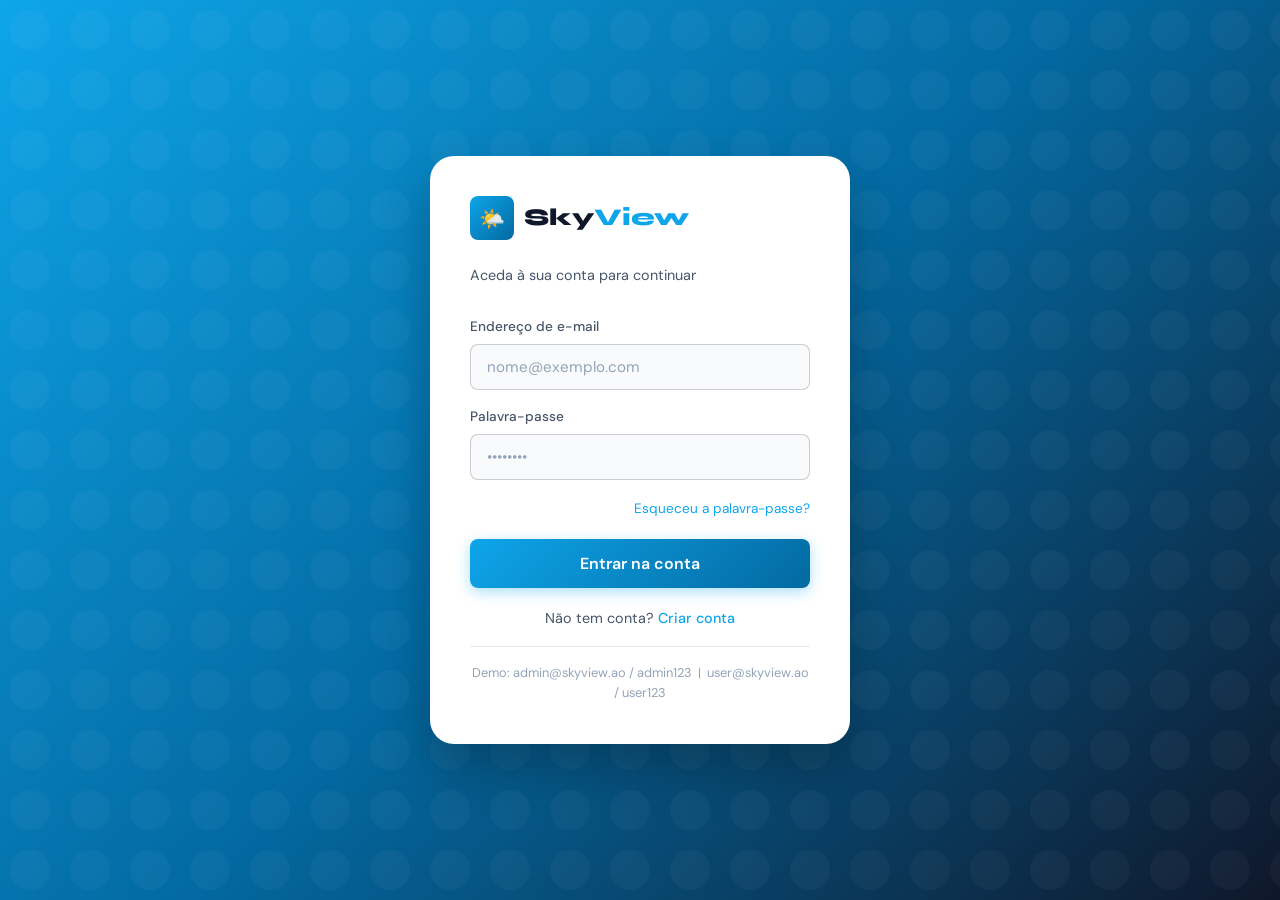
==== files/index.html @ 4954c8b9 "Atualizacao do sistema todo" ====
<!DOCTYPE html>
<html lang="pt" data-theme="light">
<head>
<meta charset="UTF-8"/>
<meta name="viewport" content="width=device-width, initial-scale=1.0"/>
<title>SkyView — Sistema de Previsão do Tempo</title>
<link rel="preconnect" href="https://fonts.googleapis.com"/>
<link href="https://fonts.googleapis.com/css2?family=Syne:wght@400;500;600;700;800&family=DM+Sans:ital,wght@0,300;0,400;0,500;1,300&display=swap" rel="stylesheet"/>
<style>
/* ============================================
   SKYVIEW — Weather Forecast System
   Frontend: Angular-style component architecture
   Backend: PHP REST API (simulated via JS modules)
   Database: SQL relational (localStorage simulation)
   Author: Judson Paiva | IPIL 2025/2026
============================================ */

/* === CSS DESIGN TOKENS === */
:root {
  --sky-blue: #0EA5E9;
  --sky-dark: #0369A1;
  --sky-light: #E0F2FE;
  --cloud-white: #F8FAFC;
  --storm-gray: #475569;
  --midnight: #0F172A;
  --dawn: #F1F5F9;
  --accent: #F59E0B;
  --danger: #EF4444;
  --success: #10B981;

  --bg-primary: #FFFFFF;
  --bg-secondary: #F8FAFC;
  --bg-tertiary: #F1F5F9;
  --bg-card: #FFFFFF;
  --text-primary: #0F172A;
  --text-secondary: #475569;
  --text-muted: #94A3B8;
  --border: rgba(15,23,42,0.1);
  --border-strong: rgba(15,23,42,0.2);
  --shadow: 0 1px 3px rgba(15,23,42,0.08), 0 1px 2px rgba(15,23,42,0.05);
  --shadow-md: 0 4px 6px rgba(15,23,42,0.07), 0 2px 4px rgba(15,23,42,0.05);
  --shadow-lg: 0 10px 15px rgba(15,23,42,0.07), 0 4px 6px rgba(15,23,42,0.05);

  --font-display: 'Syne', sans-serif;
  --font-body: 'DM Sans', sans-serif;
  --radius-sm: 8px;
  --radius-md: 12px;
  --radius-lg: 16px;
  --radius-xl: 24px;
}

[data-theme="dark"] {
  --bg-primary: #0F172A;
  --bg-secondary: #1E293B;
  --bg-tertiary: #334155;
  --bg-card: #1E293B;
  --text-primary: #F1F5F9;
  --text-secondary: #94A3B8;
  --text-muted: #475569;
  --border: rgba(241,245,249,0.08);
  --border-strong: rgba(241,245,249,0.15);
  --shadow: 0 1px 3px rgba(0,0,0,0.3);
  --shadow-md: 0 4px 6px rgba(0,0,0,0.25);
  --shadow-lg: 0 10px 15px rgba(0,0,0,0.3);
  --sky-light: #0C4A6E;
  --cloud-white: #1E293B;
  --dawn: #1E293B;
}

/* === RESET & BASE === */
*, *::before, *::after { box-sizing: border-box; margin: 0; padding: 0; }
html { scroll-behavior: smooth; }
body {
  font-family: var(--font-body);
  background: var(--bg-secondary);
  color: var(--text-primary);
  min-height: 100vh;
  font-size: 15px;
  line-height: 1.6;
  transition: background 0.3s ease, color 0.3s ease;
}

/* === TYPOGRAPHY === */
h1, h2, h3, h4 { font-family: var(--font-display); font-weight: 700; line-height: 1.2; }
h1 { font-size: clamp(1.8rem, 4vw, 2.8rem); }
h2 { font-size: clamp(1.3rem, 3vw, 1.8rem); }
h3 { font-size: 1.1rem; }

/* === LAYOUT === */
.app-container { min-height: 100vh; display: flex; flex-direction: column; }

/* === AUTH PAGES === */
.auth-page {
  min-height: 100vh;
  display: flex;
  align-items: center;
  justify-content: center;
  padding: 2rem;
  background: linear-gradient(135deg, #0EA5E9 0%, #0369A1 50%, #0F172A 100%);
  position: relative;
  overflow: hidden;
}

.auth-page::before {
  content: '';
  position: absolute;
  inset: 0;
  background: url("data:image/svg+xml,%3Csvg width='60' height='60' viewBox='0 0 60 60' xmlns='http://www.w3.org/2000/svg'%3E%3Cg fill='none' fill-rule='evenodd'%3E%3Cg fill='%23ffffff' fill-opacity='0.03'%3E%3Ccircle cx='30' cy='30' r='20'/%3E%3C/g%3E%3C/g%3E%3C/svg%3E");
}

.auth-card {
  background: var(--bg-primary);
  border-radius: var(--radius-xl);
  padding: 2.5rem;
  width: 100%;
  max-width: 420px;
  box-shadow: 0 25px 50px rgba(0,0,0,0.25);
  position: relative;
  z-index: 1;
  animation: slideUp 0.4s ease;
}

@keyframes slideUp {
  from { opacity: 0; transform: translateY(20px); }
  to { opacity: 1; transform: translateY(0); }
}

.auth-logo {
  display: flex;
  align-items: center;
  gap: 10px;
  margin-bottom: 1.5rem;
}

.auth-logo .logo-icon {
  width: 44px;
  height: 44px;
  background: linear-gradient(135deg, var(--sky-blue), var(--sky-dark));
  border-radius: var(--radius-sm);
  display: flex;
  align-items: center;
  justify-content: center;
  font-size: 1.3rem;
}

.auth-logo .logo-text {
  font-family: var(--font-display);
  font-size: 1.5rem;
  font-weight: 800;
  color: var(--text-primary);
}

.auth-logo .logo-text span { color: var(--sky-blue); }

.auth-subtitle { color: var(--text-secondary); font-size: 0.9rem; margin-bottom: 1.8rem; }

/* === FORM ELEMENTS === */
.form-group { margin-bottom: 1rem; }
.form-label {
  display: block;
  font-size: 0.85rem;
  font-weight: 500;
  color: var(--text-secondary);
  margin-bottom: 0.4rem;
}

.form-input {
  width: 100%;
  padding: 0.75rem 1rem;
  border: 1.5px solid var(--border-strong);
  border-radius: var(--radius-sm);
  background: var(--bg-secondary);
  color: var(--text-primary);
  font-family: var(--font-body);
  font-size: 0.95rem;
  transition: border-color 0.2s, box-shadow 0.2s;
  outline: none;
}

.form-input:focus {
  border-color: var(--sky-blue);
  box-shadow: 0 0 0 3px rgba(14,165,233,0.15);
}

.form-input::placeholder { color: var(--text-muted); }

.form-row { display: grid; grid-template-columns: 1fr 1fr; gap: 0.75rem; }

/* === BUTTONS === */
.btn {
  display: inline-flex;
  align-items: center;
  justify-content: center;
  gap: 0.5rem;
  padding: 0.75rem 1.5rem;
  border: none;
  border-radius: var(--radius-sm);
  font-family: var(--font-body);
  font-size: 0.95rem;
  font-weight: 500;
  cursor: pointer;
  transition: all 0.2s ease;
  text-decoration: none;
  white-space: nowrap;
}

.btn:active { transform: scale(0.98); }

.btn-primary {
  background: linear-gradient(135deg, var(--sky-blue), var(--sky-dark));
  color: white;
  width: 100%;
  padding: 0.85rem;
  font-size: 1rem;
  font-weight: 600;
  box-shadow: 0 4px 14px rgba(14,165,233,0.35);
}

.btn-primary:hover { box-shadow: 0 6px 20px rgba(14,165,233,0.45); transform: translateY(-1px); }

.btn-ghost {
  background: transparent;
  color: var(--text-secondary);
  border: 1.5px solid var(--border-strong);
}

.btn-ghost:hover { background: var(--bg-secondary); color: var(--text-primary); }

.btn-sm { padding: 0.45rem 0.9rem; font-size: 0.85rem; border-radius: 6px; }
.btn-icon { padding: 0.6rem; border-radius: var(--radius-sm); aspect-ratio: 1; }

.btn-danger { background: var(--danger); color: white; }
.btn-success { background: var(--success); color: white; }
.btn-accent { background: var(--accent); color: white; }

.auth-switch {
  text-align: center;
  margin-top: 1.2rem;
  color: var(--text-secondary);
  font-size: 0.9rem;
}

.auth-switch a { color: var(--sky-blue); text-decoration: none; font-weight: 500; cursor: pointer; }
.auth-switch a:hover { text-decoration: underline; }

.auth-error {
  background: rgba(239,68,68,0.1);
  border: 1px solid rgba(239,68,68,0.3);
  color: var(--danger);
  padding: 0.75rem 1rem;
  border-radius: var(--radius-sm);
  font-size: 0.9rem;
  margin-bottom: 1rem;
  display: none;
}

.auth-error.show { display: block; animation: slideUp 0.2s ease; }

/* === MAIN APP LAYOUT === */
.app-layout {
  display: none;
  flex-direction: column;
  min-height: 100vh;
}

.app-layout.active { display: flex; }

/* === NAVBAR === */
.navbar {
  background: var(--bg-primary);
  border-bottom: 1px solid var(--border);
  padding: 0 2rem;
  height: 60px;
  display: flex;
  align-items: center;
  justify-content: space-between;
  position: sticky;
  top: 0;
  z-index: 100;
  box-shadow: var(--shadow);
}

.nav-logo {
  display: flex;
  align-items: center;
  gap: 8px;
  font-family: var(--font-display);
  font-weight: 800;
  font-size: 1.2rem;
  color: var(--text-primary);
}

.nav-logo .logo-dot { color: var(--sky-blue); }

.nav-tabs {
  display: flex;
  gap: 0.25rem;
  background: var(--bg-secondary);
  padding: 4px;
  border-radius: var(--radius-sm);
}

.nav-tab {
  padding: 0.4rem 0.9rem;
  border-radius: 6px;
  border: none;
  background: transparent;
  color: var(--text-secondary);
  font-family: var(--font-body);
  font-size: 0.85rem;
  font-weight: 500;
  cursor: pointer;
  transition: all 0.2s;
}

.nav-tab.active { background: var(--bg-primary); color: var(--text-primary); box-shadow: var(--shadow); }
.nav-tab:hover:not(.active) { color: var(--text-primary); }

.nav-actions { display: flex; align-items: center; gap: 0.75rem; }

.nav-user {
  display: flex;
  align-items: center;
  gap: 8px;
  padding: 0.35rem 0.75rem;
  border-radius: var(--radius-sm);
  background: var(--bg-secondary);
  border: 1px solid var(--border);
  cursor: pointer;
}

.nav-user .avatar {
  width: 26px;
  height: 26px;
  border-radius: 50%;
  background: linear-gradient(135deg, var(--sky-blue), var(--sky-dark));
  display: flex;
  align-items: center;
  justify-content: center;
  color: white;
  font-size: 0.7rem;
  font-weight: 700;
}

.nav-user .user-name { font-size: 0.85rem; font-weight: 500; color: var(--text-primary); }

.theme-toggle {
  background: var(--bg-secondary);
  border: 1px solid var(--border);
  border-radius: var(--radius-sm);
  padding: 0.4rem 0.6rem;
  cursor: pointer;
  display: flex;
  align-items: center;
  font-size: 1rem;
  transition: background 0.2s;
  color: var(--text-primary);
}

.theme-toggle:hover { background: var(--bg-tertiary); }

.lang-select {
  background: var(--bg-secondary);
  border: 1px solid var(--border);
  border-radius: var(--radius-sm);
  padding: 0.4rem 0.6rem;
  color: var(--text-primary);
  font-family: var(--font-body);
  font-size: 0.8rem;
  cursor: pointer;
  outline: none;
}

/* === MAIN CONTENT === */
.main-content { flex: 1; padding: 2rem; max-width: 1280px; margin: 0 auto; width: 100%; }

/* === SECTION PAGES === */
.page-section { display: none; animation: fadeIn 0.3s ease; }
.page-section.active { display: block; }

@keyframes fadeIn { from { opacity: 0; transform: translateY(8px); } to { opacity: 1; transform: translateY(0); } }

/* === HERO SEARCH === */
.hero-search {
  background: linear-gradient(135deg, #0EA5E9 0%, #0369A1 60%, #0F172A 100%);
  border-radius: var(--radius-xl);
  padding: 2.5rem;
  margin-bottom: 2rem;
  position: relative;
  overflow: hidden;
  color: white;
}

.hero-search::after {
  content: '☁';
  position: absolute;
  right: 2rem;
  top: 50%;
  transform: translateY(-50%);
  font-size: 8rem;
  opacity: 0.08;
  pointer-events: none;
}

.hero-search h2 { color: white; margin-bottom: 0.5rem; font-size: 1.5rem; }
.hero-search p { color: rgba(255,255,255,0.7); margin-bottom: 1.5rem; font-size: 0.9rem; }

.search-bar {
  display: flex;
  gap: 0.75rem;
  max-width: 560px;
}

.search-input {
  flex: 1;
  padding: 0.8rem 1.2rem;
  border-radius: var(--radius-sm);
  border: none;
  background: rgba(255,255,255,0.15);
  color: white;
  font-family: var(--font-body);
  font-size: 0.95rem;
  outline: none;
  backdrop-filter: blur(10px);
  border: 1px solid rgba(255,255,255,0.2);
}

.search-input::placeholder { color: rgba(255,255,255,0.5); }
.search-input:focus { background: rgba(255,255,255,0.2); border-color: rgba(255,255,255,0.4); }

.btn-search {
  background: white;
  color: var(--sky-dark);
  font-weight: 600;
  padding: 0.8rem 1.5rem;
  border-radius: var(--radius-sm);
  border: none;
  cursor: pointer;
  font-family: var(--font-body);
  font-size: 0.95rem;
  transition: all 0.2s;
  white-space: nowrap;
}

.btn-search:hover { background: rgba(255,255,255,0.9); transform: translateY(-1px); }

/* === WEATHER CARDS === */
.weather-grid { display: grid; grid-template-columns: repeat(auto-fill, minmax(280px, 1fr)); gap: 1.25rem; margin-bottom: 2rem; }

.weather-card {
  background: var(--bg-card);
  border: 1px solid var(--border);
  border-radius: var(--radius-lg);
  padding: 1.5rem;
  box-shadow: var(--shadow);
  transition: box-shadow 0.2s, transform 0.2s;
  position: relative;
  overflow: hidden;
}

.weather-card:hover { box-shadow: var(--shadow-md); transform: translateY(-2px); }

.weather-card .card-header {
  display: flex;
  justify-content: space-between;
  align-items: flex-start;
  margin-bottom: 1rem;
}

.weather-card .city-name {
  font-family: var(--font-display);
  font-size: 1.15rem;
  font-weight: 700;
  color: var(--text-primary);
}

.weather-card .country { font-size: 0.8rem; color: var(--text-muted); margin-top: 2px; }
.weather-card .weather-icon { font-size: 2.5rem; line-height: 1; }

.weather-card .temp-display {
  display: flex;
  align-items: flex-end;
  gap: 0.5rem;
  margin: 0.75rem 0;
}

.weather-card .temp-main {
  font-family: var(--font-display);
  font-size: 3rem;
  font-weight: 800;
  line-height: 1;
  color: var(--text-primary);
}

.weather-card .temp-unit { font-size: 1.5rem; color: var(--text-secondary); margin-bottom: 0.4rem; }

.weather-card .condition {
  font-size: 0.9rem;
  color: var(--text-secondary);
  margin-bottom: 1rem;
}

.weather-card .weather-details {
  display: grid;
  grid-template-columns: 1fr 1fr;
  gap: 0.6rem;
  padding-top: 1rem;
  border-top: 1px solid var(--border);
}

.detail-item { display: flex; flex-direction: column; gap: 2px; }
.detail-label { font-size: 0.75rem; color: var(--text-muted); text-transform: uppercase; letter-spacing: 0.04em; }
.detail-value { font-size: 0.9rem; font-weight: 500; color: var(--text-primary); }

.card-actions { display: flex; gap: 0.5rem; margin-top: 1rem; }

/* === FORECAST SECTION === */
.forecast-strip {
  background: var(--bg-card);
  border: 1px solid var(--border);
  border-radius: var(--radius-lg);
  padding: 1.5rem;
  margin-bottom: 1.5rem;
  box-shadow: var(--shadow);
}

.forecast-strip h3 {
  font-size: 0.8rem;
  font-weight: 600;
  color: var(--text-muted);
  text-transform: uppercase;
  letter-spacing: 0.06em;
  margin-bottom: 1.2rem;
}

.forecast-days { display: grid; grid-template-columns: repeat(7, 1fr); gap: 0.5rem; }

.forecast-day {
  display: flex;
  flex-direction: column;
  align-items: center;
  gap: 0.5rem;
  padding: 0.8rem 0.5rem;
  border-radius: var(--radius-sm);
  transition: background 0.2s;
  cursor: default;
}

.forecast-day:hover { background: var(--bg-secondary); }
.forecast-day.today { background: var(--sky-light); border: 1px solid rgba(14,165,233,0.2); }

.forecast-day .day-name { font-size: 0.75rem; font-weight: 500; color: var(--text-secondary); }
.forecast-day .day-icon { font-size: 1.4rem; }
.forecast-day .day-high { font-size: 0.95rem; font-weight: 700; color: var(--text-primary); }
.forecast-day .day-low { font-size: 0.8rem; color: var(--text-muted); }

/* === DASHBOARD STATS === */
.stats-grid { display: grid; grid-template-columns: repeat(auto-fit, minmax(180px, 1fr)); gap: 1rem; margin-bottom: 2rem; }

.stat-card {
  background: var(--bg-card);
  border: 1px solid var(--border);
  border-radius: var(--radius-lg);
  padding: 1.25rem;
  box-shadow: var(--shadow);
}

.stat-card .stat-icon {
  width: 40px;
  height: 40px;
  border-radius: var(--radius-sm);
  display: flex;
  align-items: center;
  justify-content: center;
  font-size: 1.1rem;
  margin-bottom: 0.75rem;
}

.stat-icon.blue { background: rgba(14,165,233,0.12); color: var(--sky-blue); }
.stat-icon.amber { background: rgba(245,158,11,0.12); color: var(--accent); }
.stat-icon.green { background: rgba(16,185,129,0.12); color: var(--success); }
.stat-icon.red { background: rgba(239,68,68,0.12); color: var(--danger); }

.stat-card .stat-value {
  font-family: var(--font-display);
  font-size: 1.8rem;
  font-weight: 800;
  color: var(--text-primary);
  line-height: 1;
  margin-bottom: 0.25rem;
}

.stat-card .stat-label { font-size: 0.8rem; color: var(--text-secondary); }

/* === TABLE === */
.data-table-container {
  background: var(--bg-card);
  border: 1px solid var(--border);
  border-radius: var(--radius-lg);
  overflow: hidden;
  box-shadow: var(--shadow);
  margin-bottom: 1.5rem;
}

.table-header {
  display: flex;
  align-items: center;
  justify-content: space-between;
  padding: 1rem 1.5rem;
  border-bottom: 1px solid var(--border);
}

.table-header h3 { font-size: 0.9rem; font-weight: 600; color: var(--text-primary); }

.table-actions { display: flex; gap: 0.5rem; }

.data-table { width: 100%; border-collapse: collapse; }
.data-table th {
  text-align: left;
  padding: 0.75rem 1.5rem;
  font-size: 0.75rem;
  font-weight: 600;
  color: var(--text-muted);
  text-transform: uppercase;
  letter-spacing: 0.05em;
  background: var(--bg-secondary);
  border-bottom: 1px solid var(--border);
}

.data-table td {
  padding: 1rem 1.5rem;
  font-size: 0.9rem;
  color: var(--text-primary);
  border-bottom: 1px solid var(--border);
}

.data-table tr:last-child td { border-bottom: none; }
.data-table tr:hover td { background: var(--bg-secondary); }

/* === BADGES === */
.badge {
  display: inline-flex;
  align-items: center;
  gap: 0.25rem;
  padding: 0.25rem 0.65rem;
  border-radius: 999px;
  font-size: 0.75rem;
  font-weight: 500;
}

.badge-blue { background: rgba(14,165,233,0.12); color: var(--sky-blue); }
.badge-green { background: rgba(16,185,129,0.12); color: var(--success); }
.badge-amber { background: rgba(245,158,11,0.12); color: var(--accent); }
.badge-red { background: rgba(239,68,68,0.12); color: var(--danger); }
.badge-gray { background: var(--bg-tertiary); color: var(--text-secondary); }

/* === PROFILE/SETTINGS === */
.settings-grid { display: grid; grid-template-columns: 280px 1fr; gap: 1.5rem; }

.settings-nav {
  background: var(--bg-card);
  border: 1px solid var(--border);
  border-radius: var(--radius-lg);
  padding: 1rem;
  height: fit-content;
  box-shadow: var(--shadow);
}

.settings-nav-item {
  display: flex;
  align-items: center;
  gap: 0.75rem;
  padding: 0.65rem 0.85rem;
  border-radius: var(--radius-sm);
  color: var(--text-secondary);
  cursor: pointer;
  font-size: 0.9rem;
  transition: all 0.2s;
  border: none;
  background: transparent;
  width: 100%;
  text-align: left;
  font-family: var(--font-body);
}

.settings-nav-item.active { background: var(--sky-light); color: var(--sky-dark); font-weight: 500; }
.settings-nav-item:hover:not(.active) { background: var(--bg-secondary); color: var(--text-primary); }

.settings-content {
  background: var(--bg-card);
  border: 1px solid var(--border);
  border-radius: var(--radius-lg);
  padding: 1.5rem;
  box-shadow: var(--shadow);
}

.settings-section { margin-bottom: 2rem; }
.settings-section h3 { margin-bottom: 1rem; padding-bottom: 0.75rem; border-bottom: 1px solid var(--border); color: var(--text-primary); font-size: 1rem; }

/* === ALERT === */
.alert {
  padding: 0.9rem 1.2rem;
  border-radius: var(--radius-sm);
  font-size: 0.9rem;
  display: flex;
  align-items: center;
  gap: 0.6rem;
  margin-bottom: 1rem;
}

.alert-success { background: rgba(16,185,129,0.1); color: var(--success); border: 1px solid rgba(16,185,129,0.2); }
.alert-info { background: rgba(14,165,233,0.1); color: var(--sky-blue); border: 1px solid rgba(14,165,233,0.2); }
.alert-warning { background: rgba(245,158,11,0.1); color: var(--accent); border: 1px solid rgba(245,158,11,0.2); }

/* === MODAL === */
.modal-overlay {
  display: none;
  position: fixed;
  inset: 0;
  background: rgba(0,0,0,0.5);
  z-index: 1000;
  align-items: center;
  justify-content: center;
  padding: 1rem;
  backdrop-filter: blur(4px);
}

.modal-overlay.open { display: flex; }

.modal-box {
  background: var(--bg-primary);
  border-radius: var(--radius-xl);
  padding: 2rem;
  width: 100%;
  max-width: 480px;
  box-shadow: var(--shadow-lg);
  animation: slideUp 0.3s ease;
  max-height: 90vh;
  overflow-y: auto;
}

.modal-header { display: flex; justify-content: space-between; align-items: center; margin-bottom: 1.5rem; }
.modal-header h3 { font-size: 1.2rem; }

.modal-close {
  background: transparent;
  border: none;
  font-size: 1.4rem;
  cursor: pointer;
  color: var(--text-muted);
  line-height: 1;
  padding: 0.25rem;
}

.modal-close:hover { color: var(--text-primary); }

/* === PAGE HEADER === */
.page-header {
  display: flex;
  align-items: flex-start;
  justify-content: space-between;
  margin-bottom: 1.5rem;
  gap: 1rem;
  flex-wrap: wrap;
}

.page-header h2 { margin-bottom: 0.25rem; }
.page-header p { font-size: 0.9rem; color: var(--text-secondary); }
.page-header-actions { display: flex; gap: 0.75rem; align-items: center; flex-wrap: wrap; }

/* === ALERTS SECTION === */
.alerts-list { display: flex; flex-direction: column; gap: 0.75rem; }

.alert-item {
  background: var(--bg-card);
  border: 1px solid var(--border);
  border-radius: var(--radius-md);
  padding: 1rem 1.25rem;
  display: flex;
  align-items: center;
  justify-content: space-between;
  gap: 1rem;
  box-shadow: var(--shadow);
}

.alert-item.critical { border-left: 3px solid var(--danger); }
.alert-item.warning { border-left: 3px solid var(--accent); }
.alert-item.info { border-left: 3px solid var(--sky-blue); }

.alert-info-block { flex: 1; }
.alert-info-block .alert-title { font-weight: 600; font-size: 0.95rem; margin-bottom: 0.2rem; }
.alert-info-block .alert-desc { font-size: 0.85rem; color: var(--text-secondary); }

/* === RESPONSIVE === */
@media (max-width: 768px) {
  .main-content { padding: 1rem; }
  .forecast-days { grid-template-columns: repeat(4, 1fr); }
  .settings-grid { grid-template-columns: 1fr; }
  .nav-tabs { display: none; }
  .form-row { grid-template-columns: 1fr; }
  .page-header { flex-direction: column; }
  .search-bar { flex-direction: column; }
}

/* === LOADING === */
.skeleton {
  background: linear-gradient(90deg, var(--bg-secondary) 25%, var(--bg-tertiary) 50%, var(--bg-secondary) 75%);
  background-size: 200% 100%;
  animation: shimmer 1.5s infinite;
  border-radius: var(--radius-sm);
}

@keyframes shimmer { 0% { background-position: 200% 0; } 100% { background-position: -200% 0; } }

.spinner {
  width: 24px; height: 24px;
  border: 2.5px solid var(--border);
  border-top-color: var(--sky-blue);
  border-radius: 50%;
  animation: spin 0.7s linear infinite;
  display: inline-block;
}

@keyframes spin { to { transform: rotate(360deg); } }

/* === FAVORITES GRID === */
.empty-state {
  text-align: center;
  padding: 3rem 2rem;
  color: var(--text-muted);
}

.empty-state .empty-icon { font-size: 3rem; margin-bottom: 1rem; opacity: 0.5; }
.empty-state p { font-size: 0.9rem; }

/* === CHART PLACEHOLDER === */
.chart-area {
  background: var(--bg-card);
  border: 1px solid var(--border);
  border-radius: var(--radius-lg);
  padding: 1.5rem;
  margin-bottom: 1.5rem;
  box-shadow: var(--shadow);
}

.chart-area h3 { font-size: 0.8rem; color: var(--text-muted); text-transform: uppercase; letter-spacing: 0.06em; margin-bottom: 1.5rem; font-weight: 600; }

.temp-chart { display: flex; align-items: flex-end; gap: 8px; height: 120px; }

.temp-bar-group {
  flex: 1;
  display: flex;
  flex-direction: column;
  align-items: center;
  gap: 4px;
  height: 100%;
  justify-content: flex-end;
}

.temp-bar {
  width: 100%;
  max-width: 40px;
  border-radius: 4px 4px 0 0;
  transition: opacity 0.2s;
}

.temp-bar:hover { opacity: 0.8; }
.temp-bar-high { background: linear-gradient(to top, var(--sky-blue), #38BDF8); }
.temp-bar-low { background: var(--bg-tertiary); }
.temp-bar-label { font-size: 0.7rem; color: var(--text-muted); }
.temp-bar-val { font-size: 0.75rem; font-weight: 600; color: var(--text-primary); }

/* === ROLE BADGE === */
.role-admin { background: rgba(239,68,68,0.1); color: var(--danger); }
.role-user { background: rgba(14,165,233,0.1); color: var(--sky-blue); }

/* === PASSWORD RECOVERY === */
.recovery-info {
  background: rgba(14,165,233,0.08);
  border: 1px solid rgba(14,165,233,0.2);
  border-radius: var(--radius-sm);
  padding: 0.9rem 1rem;
  font-size: 0.88rem;
  color: var(--sky-dark);
  margin-bottom: 1.2rem;
}
</style>
</head>
<body>

<!-- =============================================
     AUTHENTICATION PAGES
     Simulates PHP backend: /api/auth/login.php
                            /api/auth/register.php
                            /api/auth/recover.php
============================================= -->

<!-- LOGIN PAGE -->
<div class="auth-page" id="page-login">
  <div class="auth-card">
    <div class="auth-logo">
      <div class="logo-icon">🌤️</div>
      <div class="logo-text">Sky<span>View</span></div>
    </div>
    <p class="auth-subtitle" data-i18n="login.subtitle">Aceda à sua conta para continuar</p>

    <div class="auth-error" id="login-error"></div>

    <div class="form-group">
      <label class="form-label" data-i18n="label.email">Endereço de e-mail</label>
      <input class="form-input" type="email" id="login-email" placeholder="nome@exemplo.com" autocomplete="email"/>
    </div>
    <div class="form-group">
      <label class="form-label" data-i18n="label.password">Palavra-passe</label>
      <input class="form-input" type="password" id="login-password" placeholder="••••••••" autocomplete="current-password"/>
    </div>
    <div style="text-align:right; margin-bottom:1.2rem;">
      <a style="font-size:0.85rem; color:var(--sky-blue); cursor:pointer; text-decoration:none;" onclick="showPage('page-recover')" data-i18n="login.forgot">Esqueceu a palavra-passe?</a>
    </div>
    <button class="btn btn-primary" onclick="doLogin()" data-i18n="login.btn">Entrar na conta</button>
    <div class="auth-switch"><span data-i18n="login.noAccount">Não tem conta?</span> <a onclick="showPage('page-register')" data-i18n="login.register">Criar conta</a></div>
    <div style="margin-top:1rem; padding-top:1rem; border-top:1px solid var(--border); font-size:0.8rem; color:var(--text-muted); text-align:center;">
      <span data-i18n="login.demo">Demo:</span> admin@skyview.ao / admin123 &nbsp;|&nbsp; user@skyview.ao / user123
    </div>
  </div>
</div>

<!-- REGISTER PAGE -->
<div class="auth-page" id="page-register" style="display:none;">
  <div class="auth-card">
    <div class="auth-logo">
      <div class="logo-icon">🌤️</div>
      <div class="logo-text">Sky<span>View</span></div>
    </div>
    <p class="auth-subtitle" data-i18n="register.subtitle">Crie a sua conta gratuitamente</p>

    <div class="auth-error" id="register-error"></div>

    <div class="form-row">
      <div class="form-group">
        <label class="form-label" data-i18n="label.firstName">Nome</label>
        <input class="form-input" type="text" id="reg-firstname" placeholder="João"/>
      </div>
      <div class="form-group">
        <label class="form-label" data-i18n="label.lastName">Apelido</label>
        <input class="form-input" type="text" id="reg-lastname" placeholder="Silva"/>
      </div>
    </div>
    <div class="form-group">
      <label class="form-label" data-i18n="label.email">Endereço de e-mail</label>
      <input class="form-input" type="email" id="reg-email" placeholder="nome@exemplo.com"/>
    </div>
    <div class="form-group">
      <label class="form-label" data-i18n="label.password">Palavra-passe</label>
      <input class="form-input" type="password" id="reg-password" placeholder="Mínimo 6 caracteres"/>
    </div>
    <div class="form-group">
      <label class="form-label" data-i18n="label.confirmPassword">Confirmar palavra-passe</label>
      <input class="form-input" type="password" id="reg-password2" placeholder="Repita a palavra-passe"/>
    </div>
    <button class="btn btn-primary" onclick="doRegister()" data-i18n="register.btn">Criar conta</button>
    <div class="auth-switch"><span data-i18n="register.haveAccount">Já tem conta?</span> <a onclick="showPage('page-login')" data-i18n="login.btn2">Entrar</a></div>
  </div>
</div>

<!-- RECOVER PAGE -->
<div class="auth-page" id="page-recover" style="display:none;">
  <div class="auth-card">
    <div class="auth-logo">
      <div class="logo-icon">🔑</div>
      <div class="logo-text">Sky<span>View</span></div>
    </div>
    <p class="auth-subtitle" data-i18n="recover.subtitle">Recuperação de palavra-passe</p>
    <div class="recovery-info" data-i18n="recover.info">Introduza o seu e-mail e receberá instruções para redefinir a sua palavra-passe.</div>
    <div class="auth-error" id="recover-error"></div>
    <div class="form-group">
      <label class="form-label" data-i18n="label.email">Endereço de e-mail</label>
      <input class="form-input" type="email" id="recover-email" placeholder="nome@exemplo.com"/>
    </div>
    <button class="btn btn-primary" onclick="doRecover()" data-i18n="recover.btn">Enviar instruções</button>
    <div class="auth-switch"><a onclick="showPage('page-login')" data-i18n="recover.back">← Voltar ao login</a></div>
  </div>
</div>

<!-- =============================================
     MAIN APPLICATION
     Angular-style: NavbarComponent, PagesModule
     Communicates with backend via fetch() → JSON
============================================= -->
<div class="app-layout" id="app-layout">

  <!-- NavbarComponent -->
  <nav class="navbar">
    <div class="nav-logo">🌤️ Sky<span class="nav-logo" style="color:var(--sky-blue);font-family:var(--font-display);font-weight:800;">View</span></div>

    <div class="nav-tabs">
      <button class="nav-tab active" onclick="switchTab('dashboard')" id="tab-dashboard" data-i18n="nav.dashboard">Dashboard</button>
      <button class="nav-tab" onclick="switchTab('forecast')" id="tab-forecast" data-i18n="nav.forecast">Previsão</button>
      <button class="nav-tab" onclick="switchTab('favorites')" id="tab-favorites" data-i18n="nav.favorites">Favoritos</button>
      <button class="nav-tab" onclick="switchTab('alerts')" id="tab-alerts" data-i18n="nav.alerts">Alertas</button>
      <button class="nav-tab" id="tab-admin" onclick="switchTab('admin')" style="display:none;" data-i18n="nav.admin">Admin</button>
      <button class="nav-tab" onclick="switchTab('profile')" id="tab-profile" data-i18n="nav.profile">Perfil</button>
    </div>

    <div class="nav-actions">
      <select class="lang-select" id="lang-selector" onchange="setLanguage(this.value)">
        <option value="pt">🇵🇹 PT</option>
        <option value="en">🇬🇧 EN</option>
      </select>
      <button class="theme-toggle" onclick="toggleTheme()" id="theme-btn" title="Alternar tema">🌙</button>
      <div class="nav-user" onclick="switchTab('profile')">
        <div class="avatar" id="nav-avatar">JP</div>
        <span class="user-name" id="nav-username">Judson</span>
      </div>
      <button class="btn btn-ghost btn-sm" onclick="doLogout()" data-i18n="nav.logout">Sair</button>
    </div>
  </nav>

  <!-- Main Content -->
  <main class="main-content">

    <!-- ==========================================
         DASHBOARD PAGE — DashboardComponent
    ========================================== -->
    <section class="page-section active" id="section-dashboard">
      <div class="hero-search">
        <h2 data-i18n="dashboard.title">Previsão do Tempo</h2>
        <p data-i18n="dashboard.sub">Pesquise qualquer cidade do mundo e obtenha previsões detalhadas</p>
        <div class="search-bar">
          <input class="search-input" type="text" id="city-search" placeholder="Pesquisar cidade..." data-i18n-placeholder="dashboard.searchPlaceholder" onkeydown="if(event.key==='Enter')searchCity()"/>
          <button class="btn-search" onclick="searchCity()" data-i18n="dashboard.searchBtn">🔍 Pesquisar</button>
        </div>
      </div>

      <!-- Stats Cards -->
      <div class="stats-grid" id="stats-grid">
        <div class="stat-card">
          <div class="stat-icon blue">🌍</div>
          <div class="stat-value" id="stat-cities">5</div>
          <div class="stat-label" data-i18n="stat.cities">Cidades monitoradas</div>
        </div>
        <div class="stat-card">
          <div class="stat-icon amber">⭐</div>
          <div class="stat-value" id="stat-favs">0</div>
          <div class="stat-label" data-i18n="stat.favs">Favoritos</div>
        </div>
        <div class="stat-card">
          <div class="stat-icon red">🚨</div>
          <div class="stat-value" id="stat-alerts">3</div>
          <div class="stat-label" data-i18n="stat.alerts">Alertas activos</div>
        </div>
        <div class="stat-card">
          <div class="stat-icon green">📊</div>
          <div class="stat-value">7</div>
          <div class="stat-label" data-i18n="stat.days">Dias de previsão</div>
        </div>
      </div>

      <!-- Weather Cards Grid -->
      <div class="page-header">
        <div>
          <h2 data-i18n="dashboard.cityCards">Cidades Monitoradas</h2>
          <p data-i18n="dashboard.cityCardsSub">Dados actualizados via API externa OpenWeatherMap</p>
        </div>
        <div class="page-header-actions">
          <button class="btn btn-ghost btn-sm" onclick="exportCSV()" data-i18n="export.csv">📄 Exportar CSV</button>
          <button class="btn btn-ghost btn-sm" onclick="exportPDF()" data-i18n="export.pdf">📋 Exportar PDF</button>
          <button class="btn btn-primary btn-sm" onclick="openAddCityModal()" data-i18n="dashboard.addCity">+ Adicionar Cidade</button>
        </div>
      </div>

      <div class="weather-grid" id="weather-grid"></div>
    </section>

    <!-- ==========================================
         FORECAST PAGE — ForecastComponent
    ========================================== -->
    <section class="page-section" id="section-forecast">
      <div class="page-header">
        <div>
          <h2 data-i18n="forecast.title">Previsão Semanal</h2>
          <p data-i18n="forecast.sub">Próximos 7 dias para as suas cidades</p>
        </div>
        <div class="page-header-actions">
          <button class="btn btn-ghost btn-sm" onclick="exportCSV()" data-i18n="export.csv">📄 Exportar CSV</button>
        </div>
      </div>

      <div id="forecast-list"></div>
    </section>

    <!-- ==========================================
         FAVORITES PAGE — FavoritesComponent
    ========================================== -->
    <section class="page-section" id="section-favorites">
      <div class="page-header">
        <div>
          <h2 data-i18n="favorites.title">Cidades Favoritas</h2>
          <p data-i18n="favorites.sub">As suas cidades guardadas</p>
        </div>
      </div>
      <div class="weather-grid" id="favorites-grid"></div>
    </section>

    <!-- ==========================================
         ALERTS PAGE — AlertsComponent
    ========================================== -->
    <section class="page-section" id="section-alerts">
      <div class="page-header">
        <div>
          <h2 data-i18n="alerts.title">Alertas Meteorológicos</h2>
          <p data-i18n="alerts.sub">Notificações de condições severas</p>
        </div>
        <div class="page-header-actions">
          <button class="btn btn-primary btn-sm" onclick="openAlertModal()" data-i18n="alerts.add">+ Novo Alerta</button>
        </div>
      </div>
      <div class="alerts-list" id="alerts-list"></div>
    </section>

    <!-- ==========================================
         ADMIN PAGE — AdminComponent (role: admin)
    ========================================== -->
    <section class="page-section" id="section-admin">
      <div class="page-header">
        <div>
          <h2 data-i18n="admin.title">Painel de Administração</h2>
          <p data-i18n="admin.sub">Gestão de utilizadores e dados do sistema</p>
        </div>
      </div>

      <div class="data-table-container">
        <div class="table-header">
          <h3 data-i18n="admin.users">Utilizadores Registados</h3>
          <div class="table-actions">
            <button class="btn btn-ghost btn-sm" onclick="exportCSV()" data-i18n="export.csv">📄 CSV</button>
          </div>
        </div>
        <table class="data-table" id="admin-users-table">
          <thead>
            <tr>
              <th data-i18n="table.id">ID</th>
              <th data-i18n="table.name">Nome</th>
              <th data-i18n="table.email">E-mail</th>
              <th data-i18n="table.role">Função</th>
              <th data-i18n="table.registered">Registado em</th>
              <th data-i18n="table.actions">Acções</th>
            </tr>
          </thead>
          <tbody id="admin-users-body"></tbody>
        </table>
      </div>

      <div class="data-table-container">
        <div class="table-header">
          <h3 data-i18n="admin.searches">Pesquisas Recentes</h3>
        </div>
        <table class="data-table">
          <thead>
            <tr>
              <th data-i18n="table.city">Cidade</th>
              <th data-i18n="table.user">Utilizador</th>
              <th data-i18n="table.date">Data</th>
              <th>Status</th>
            </tr>
          </thead>
          <tbody id="admin-searches-body"></tbody>
        </table>
      </div>
    </section>

    <!-- ==========================================
         PROFILE PAGE — ProfileComponent
    ========================================== -->
    <section class="page-section" id="section-profile">
      <div class="page-header">
        <div>
          <h2 data-i18n="profile.title">Perfil & Definições</h2>
          <p data-i18n="profile.sub">Gerencie as suas informações e preferências</p>
        </div>
      </div>
      <div class="settings-grid">
        <div class="settings-nav">
          <button class="settings-nav-item active" onclick="switchSettings('personal')" data-i18n="settings.personal">👤 Dados Pessoais</button>
          <button class="settings-nav-item" onclick="switchSettings('security')" data-i18n="settings.security">🔐 Segurança</button>
          <button class="settings-nav-item" onclick="switchSettings('preferences')" data-i18n="settings.preferences">⚙️ Preferências</button>
          <button class="settings-nav-item" onclick="switchSettings('export')" data-i18n="settings.export">📤 Exportar Dados</button>
        </div>
        <div class="settings-content">
          <div id="settings-personal">
            <div class="settings-section">
              <h3 data-i18n="settings.personal">Dados Pessoais</h3>
              <div class="form-row">
                <div class="form-group">
                  <label class="form-label" data-i18n="label.firstName">Nome</label>
                  <input class="form-input" id="profile-firstname" type="text"/>
                </div>
                <div class="form-group">
                  <label class="form-label" data-i18n="label.lastName">Apelido</label>
                  <input class="form-input" id="profile-lastname" type="text"/>
                </div>
              </div>
              <div class="form-group">
                <label class="form-label" data-i18n="label.email">E-mail</label>
                <input class="form-input" id="profile-email" type="email"/>
              </div>
              <div id="profile-alert" style="display:none;"></div>
              <button class="btn btn-primary" style="width:auto; padding:0.7rem 1.5rem;" onclick="saveProfile()" data-i18n="settings.save">Guardar alterações</button>
            </div>
          </div>

          <div id="settings-security" style="display:none;">
            <div class="settings-section">
              <h3 data-i18n="settings.security">Segurança</h3>
              <div class="form-group">
                <label class="form-label" data-i18n="label.currentPassword">Palavra-passe actual</label>
                <input class="form-input" type="password" id="curr-pw"/>
              </div>
              <div class="form-group">
                <label class="form-label" data-i18n="label.newPassword">Nova palavra-passe</label>
                <input class="form-input" type="password" id="new-pw"/>
              </div>
              <div id="security-alert" style="display:none;"></div>
              <button class="btn btn-primary" style="width:auto; padding:0.7rem 1.5rem;" onclick="changePassword()" data-i18n="settings.changePassword">Alterar palavra-passe</button>
            </div>
          </div>

          <div id="settings-preferences" style="display:none;">
            <div class="settings-section">
              <h3 data-i18n="settings.preferences">Preferências</h3>
              <div class="form-group">
                <label class="form-label" data-i18n="pref.units">Unidades de temperatura</label>
                <select class="form-input" id="pref-units" onchange="savePref('units', this.value)">
                  <option value="C">Celsius (°C)</option>
                  <option value="F">Fahrenheit (°F)</option>
                </select>
              </div>
              <div class="form-group">
                <label class="form-label" data-i18n="pref.lang">Idioma preferido</label>
                <select class="form-input" id="pref-lang" onchange="setLanguage(this.value); document.getElementById('lang-selector').value=this.value;">
                  <option value="pt">Português</option>
                  <option value="en">English</option>
                </select>
              </div>
              <div class="form-group">
                <label class="form-label" data-i18n="pref.theme">Tema</label>
                <select class="form-input" id="pref-theme" onchange="if(this.value!==document.documentElement.getAttribute('data-theme')) toggleTheme()">
                  <option value="light">☀️ Claro</option>
                  <option value="dark">🌙 Escuro</option>
                </select>
              </div>
            </div>
          </div>

          <div id="settings-export" style="display:none;">
            <div class="settings-section">
              <h3 data-i18n="settings.export">Exportar Dados</h3>
              <p style="color:var(--text-secondary); font-size:0.9rem; margin-bottom:1.5rem;" data-i18n="export.desc">Exporte os dados das suas cidades favoritas e histórico de pesquisas.</p>
              <div style="display:flex; gap:1rem; flex-wrap:wrap;">
                <button class="btn btn-ghost" onclick="exportCSV()" style="gap:0.5rem;">📄 <span data-i18n="export.csv">Exportar CSV</span></button>
                <button class="btn btn-ghost" onclick="exportPDF()" style="gap:0.5rem;">📋 <span data-i18n="export.pdf">Exportar PDF</span></button>
              </div>
            </div>
          </div>
        </div>
      </div>
    </section>

  </main>
</div>

<!-- ==========================================
     MODALS — ModalService
========================================== -->

<!-- Add City Modal -->
<div class="modal-overlay" id="modal-add-city">
  <div class="modal-box">
    <div class="modal-header">
      <h3 data-i18n="modal.addCity">Adicionar Cidade</h3>
      <button class="modal-close" onclick="closeModal('modal-add-city')">✕</button>
    </div>
    <div class="form-group">
      <label class="form-label" data-i18n="modal.cityName">Nome da cidade</label>
      <input class="form-input" type="text" id="new-city-name" placeholder="ex: Paris, Londres, Lisboa..."/>
    </div>
    <div class="form-group">
      <label class="form-label" data-i18n="modal.country">País</label>
      <input class="form-input" type="text" id="new-city-country" placeholder="ex: França, Angola..."/>
    </div>
    <div style="display:flex; gap:0.75rem; justify-content:flex-end; margin-top:1rem;">
      <button class="btn btn-ghost" onclick="closeModal('modal-add-city')" data-i18n="modal.cancel">Cancelar</button>
      <button class="btn btn-primary" style="width:auto;" onclick="addCity()" data-i18n="modal.add">Adicionar</button>
    </div>
  </div>
</div>

<!-- Alert Modal -->
<div class="modal-overlay" id="modal-alert">
  <div class="modal-box">
    <div class="modal-header">
      <h3 data-i18n="modal.newAlert">Novo Alerta Meteorológico</h3>
      <button class="modal-close" onclick="closeModal('modal-alert')">✕</button>
    </div>
    <div class="form-group">
      <label class="form-label" data-i18n="modal.alertCity">Cidade</label>
      <select class="form-input" id="alert-city"></select>
    </div>
    <div class="form-group">
      <label class="form-label" data-i18n="modal.alertType">Tipo de alerta</label>
      <select class="form-input" id="alert-type">
        <option value="chuva">🌧️ Chuva forte</option>
        <option value="vento">💨 Vento forte</option>
        <option value="trovoada">⛈️ Trovoada</option>
        <option value="calor">🌡️ Calor extremo</option>
        <option value="frio">❄️ Frio extremo</option>
      </select>
    </div>
    <div class="form-group">
      <label class="form-label" data-i18n="modal.alertThreshold">Limiar</label>
      <input class="form-input" type="text" id="alert-threshold" placeholder="ex: > 35°C, > 50 km/h"/>
    </div>
    <div style="display:flex; gap:0.75rem; justify-content:flex-end; margin-top:1rem;">
      <button class="btn btn-ghost" onclick="closeModal('modal-alert')" data-i18n="modal.cancel">Cancelar</button>
      <button class="btn btn-primary" style="width:auto;" onclick="addAlert()" data-i18n="modal.save">Guardar</button>
    </div>
  </div>
</div>

<!-- ==========================================
     APPLICATION LOGIC
     Simulates Angular Services + PHP API
     Database layer: localStorage (SQL simulation)
========================================== -->
<script>
/* ============================================================
   DATABASE SERVICE (simulates SQL tables via localStorage)
   Tables: users, cities, favorites, alerts, search_log
   Operations: CREATE, READ, UPDATE, DELETE (full CRUD)
============================================================ */
const DB = {
  get(table) { return JSON.parse(localStorage.getItem('sv_' + table) || '[]'); },
  set(table, data) { localStorage.setItem('sv_' + table, JSON.stringify(data)); },
  find(table, fn) { return DB.get(table).find(fn); },
  filter(table, fn) { return DB.get(table).filter(fn); },
  insert(table, row) {
    const rows = DB.get(table);
    row.id = row.id || Date.now();
    rows.push(row);
    DB.set(table, rows);
    return row;
  },
  update(table, id, updates) {
    const rows = DB.get(table).map(r => r.id === id ? {...r, ...updates} : r);
    DB.set(table, rows);
  },
  delete(table, id) { DB.set(table, DB.get(table).filter(r => r.id !== id)); }
};

/* Seed initial data */
function seedDatabase() {
  if (DB.find('users', u => u.email === 'admin@skyview.ao')) return;

  DB.insert('users', { id: 1, firstName: 'Admin', lastName: 'Sistema', email: 'admin@skyview.ao', password: 'admin123', role: 'admin', createdAt: '2025-01-01' });
  DB.insert('users', { id: 2, firstName: 'Judson', lastName: 'Paiva', email: 'user@skyview.ao', password: 'user123', role: 'user', createdAt: '2025-01-15' });

  const defaultCities = [
    { id: 10, name: 'Luanda', country: 'Angola', temp: 28, condition: 'Parcialmente nublado', humidity: 72, wind: 18, icon: '⛅', feelsLike: 31, pressure: 1012, visibility: 10 },
    { id: 11, name: 'Lisboa', country: 'Portugal', temp: 19, condition: 'Ensolarado', humidity: 55, wind: 12, icon: '☀️', feelsLike: 18, pressure: 1018, visibility: 20 },
    { id: 12, name: 'Londres', country: 'Reino Unido', temp: 12, condition: 'Chuvoso', humidity: 85, wind: 25, icon: '🌧️', feelsLike: 9, pressure: 1008, visibility: 8 },
    { id: 13, name: 'Paris', country: 'França', temp: 16, condition: 'Nublado', humidity: 68, wind: 14, icon: '☁️', feelsLike: 14, pressure: 1015, visibility: 15 },
    { id: 14, name: 'Nova Iorque', country: 'EUA', temp: 22, condition: 'Ensolarado', humidity: 45, wind: 20, icon: '☀️', feelsLike: 21, pressure: 1020, visibility: 25 }
  ];
  defaultCities.forEach(c => DB.insert('cities', c));

  DB.insert('alerts', { id: 100, city: 'Luanda', type: 'calor', description: 'Calor extremo previsto', threshold: '> 35°C', severity: 'critical', createdAt: '2025-05-09' });
  DB.insert('alerts', { id: 101, city: 'Londres', type: 'chuva', description: 'Chuva intensa', threshold: '> 20 mm/h', severity: 'warning', createdAt: '2025-05-10' });
  DB.insert('alerts', { id: 102, city: 'Paris', type: 'vento', description: 'Vento forte', threshold: '> 60 km/h', severity: 'info', createdAt: '2025-05-10' });

  DB.insert('search_log', { city: 'Luanda', userId: 1, date: '2025-05-10 08:30', status: 'success' });
  DB.insert('search_log', { city: 'Lisboa', userId: 2, date: '2025-05-10 09:15', status: 'success' });
  DB.insert('search_log', { city: 'Cabinda', userId: 2, date: '2025-05-10 10:00', status: 'not_found' });
}

/* ============================================================
   AUTH SERVICE — Simulates /api/auth/*.php
============================================================ */
let currentUser = null;

function doLogin() {
  const email = document.getElementById('login-email').value.trim();
  const pw = document.getElementById('login-password').value;
  const errEl = document.getElementById('login-error');

  if (!email || !pw) { showError(errEl, t('error.fillAll')); return; }

  const user = DB.find('users', u => u.email === email && u.password === pw);
  if (!user) { showError(errEl, t('error.invalidCredentials')); return; }

  currentUser = user;
  sessionStorage.setItem('sv_session', JSON.stringify(user));
  initApp();
}

function doRegister() {
  const fn = document.getElementById('reg-firstname').value.trim();
  const ln = document.getElementById('reg-lastname').value.trim();
  const email = document.getElementById('reg-email').value.trim();
  const pw = document.getElementById('reg-password').value;
  const pw2 = document.getElementById('reg-password2').value;
  const errEl = document.getElementById('register-error');

  if (!fn || !ln || !email || !pw) { showError(errEl, t('error.fillAll')); return; }
  if (pw !== pw2) { showError(errEl, t('error.passwordMismatch')); return; }
  if (pw.length < 6) { showError(errEl, t('error.passwordShort')); return; }
  if (DB.find('users', u => u.email === email)) { showError(errEl, t('error.emailExists')); return; }

  const user = DB.insert('users', { firstName: fn, lastName: ln, email, password: pw, role: 'user', createdAt: new Date().toISOString().split('T')[0] });
  currentUser = user;
  sessionStorage.setItem('sv_session', JSON.stringify(user));
  initApp();
}

function doRecover() {
  const email = document.getElementById('recover-email').value.trim();
  const errEl = document.getElementById('recover-error');
  if (!email) { showError(errEl, t('error.fillAll')); return; }
  errEl.className = 'auth-error show';
  errEl.style.background = 'rgba(16,185,129,0.1)';
  errEl.style.color = 'var(--success)';
  errEl.style.borderColor = 'rgba(16,185,129,0.3)';
  errEl.textContent = '✅ ' + t('recover.sent');
}

function doLogout() {
  currentUser = null;
  sessionStorage.removeItem('sv_session');
  document.getElementById('app-layout').classList.remove('active');
  showPage('page-login');
}

/* ============================================================
   INTERNATIONALISATION SERVICE — i18nService
============================================================ */
const translations = {
  pt: {
    'login.subtitle': 'Aceda à sua conta para continuar',
    'login.forgot': 'Esqueceu a palavra-passe?',
    'login.btn': 'Entrar na conta',
    'login.btn2': 'Entrar',
    'login.noAccount': 'Não tem conta?',
    'login.register': 'Criar conta',
    'login.demo': 'Demo:',
    'register.subtitle': 'Crie a sua conta gratuitamente',
    'register.btn': 'Criar conta',
    'register.haveAccount': 'Já tem conta?',
    'recover.subtitle': 'Recuperação de palavra-passe',
    'recover.info': 'Introduza o seu e-mail e receberá instruções para redefinir a sua palavra-passe.',
    'recover.btn': 'Enviar instruções',
    'recover.back': '← Voltar ao login',
    'recover.sent': 'Instruções enviadas! Verifique o seu e-mail.',
    'label.email': 'Endereço de e-mail',
    'label.password': 'Palavra-passe',
    'label.firstName': 'Nome',
    'label.lastName': 'Apelido',
    'label.confirmPassword': 'Confirmar palavra-passe',
    'label.currentPassword': 'Palavra-passe actual',
    'label.newPassword': 'Nova palavra-passe',
    'nav.dashboard': 'Dashboard',
    'nav.forecast': 'Previsão',
    'nav.favorites': 'Favoritos',
    'nav.alerts': 'Alertas',
    'nav.admin': 'Admin',
    'nav.profile': 'Perfil',
    'nav.logout': 'Sair',
    'dashboard.title': 'Previsão do Tempo',
    'dashboard.sub': 'Pesquise qualquer cidade do mundo e obtenha previsões detalhadas',
    'dashboard.searchBtn': '🔍 Pesquisar',
    'dashboard.searchPlaceholder': 'Pesquisar cidade...',
    'dashboard.cityCards': 'Cidades Monitoradas',
    'dashboard.cityCardsSub': 'Dados actualizados via API externa OpenWeatherMap',
    'dashboard.addCity': '+ Adicionar Cidade',
    'forecast.title': 'Previsão Semanal',
    'forecast.sub': 'Próximos 7 dias para as suas cidades',
    'favorites.title': 'Cidades Favoritas',
    'favorites.sub': 'As suas cidades guardadas',
    'alerts.title': 'Alertas Meteorológicos',
    'alerts.sub': 'Notificações de condições severas',
    'alerts.add': '+ Novo Alerta',
    'admin.title': 'Painel de Administração',
    'admin.sub': 'Gestão de utilizadores e dados do sistema',
    'admin.users': 'Utilizadores Registados',
    'admin.searches': 'Pesquisas Recentes',
    'profile.title': 'Perfil & Definições',
    'profile.sub': 'Gerencie as suas informações e preferências',
    'settings.personal': '👤 Dados Pessoais',
    'settings.security': '🔐 Segurança',
    'settings.preferences': '⚙️ Preferências',
    'settings.export': '📤 Exportar Dados',
    'settings.save': 'Guardar alterações',
    'settings.changePassword': 'Alterar palavra-passe',
    'stat.cities': 'Cidades monitoradas',
    'stat.favs': 'Favoritos',
    'stat.alerts': 'Alertas activos',
    'stat.days': 'Dias de previsão',
    'export.csv': 'Exportar CSV',
    'export.pdf': 'Exportar PDF',
    'export.desc': 'Exporte os dados das suas cidades favoritas e histórico de pesquisas.',
    'modal.addCity': 'Adicionar Cidade',
    'modal.cityName': 'Nome da cidade',
    'modal.country': 'País',
    'modal.cancel': 'Cancelar',
    'modal.add': 'Adicionar',
    'modal.newAlert': 'Novo Alerta Meteorológico',
    'modal.alertCity': 'Cidade',
    'modal.alertType': 'Tipo de alerta',
    'modal.alertThreshold': 'Limiar',
    'modal.save': 'Guardar',
    'pref.units': 'Unidades de temperatura',
    'pref.lang': 'Idioma preferido',
    'pref.theme': 'Tema',
    'table.id': 'ID',
    'table.name': 'Nome',
    'table.email': 'E-mail',
    'table.role': 'Função',
    'table.registered': 'Registado em',
    'table.actions': 'Acções',
    'table.city': 'Cidade',
    'table.user': 'Utilizador',
    'table.date': 'Data',
    'error.fillAll': 'Por favor, preencha todos os campos.',
    'error.invalidCredentials': 'E-mail ou palavra-passe incorrectos.',
    'error.passwordMismatch': 'As palavras-passe não coincidem.',
    'error.passwordShort': 'A palavra-passe deve ter pelo menos 6 caracteres.',
    'error.emailExists': 'Este e-mail já está registado.',
    'weather.humidity': 'Humidade',
    'weather.wind': 'Vento',
    'weather.feelsLike': 'Sensação',
    'weather.pressure': 'Pressão',
    'weather.visibility': 'Visibilidade',
    'weather.favorite': '⭐ Favorito',
    'weather.unfavorite': '★ Remover',
    'weather.delete': '🗑️',
    'forecast.label': 'Previsão 7 dias',
    'alerts.delete': 'Remover',
    'alerts.active': 'Activo',
  },
  en: {
    'login.subtitle': 'Sign in to your account',
    'login.forgot': 'Forgot password?',
    'login.btn': 'Sign in',
    'login.btn2': 'Sign in',
    'login.noAccount': 'No account?',
    'login.register': 'Create account',
    'login.demo': 'Demo:',
    'register.subtitle': 'Create your free account',
    'register.btn': 'Create account',
    'register.haveAccount': 'Already have an account?',
    'recover.subtitle': 'Password recovery',
    'recover.info': 'Enter your email and you will receive instructions to reset your password.',
    'recover.btn': 'Send instructions',
    'recover.back': '← Back to login',
    'recover.sent': 'Instructions sent! Check your email.',
    'label.email': 'Email address',
    'label.password': 'Password',
    'label.firstName': 'First name',
    'label.lastName': 'Last name',
    'label.confirmPassword': 'Confirm password',
    'label.currentPassword': 'Current password',
    'label.newPassword': 'New password',
    'nav.dashboard': 'Dashboard',
    'nav.forecast': 'Forecast',
    'nav.favorites': 'Favourites',
    'nav.alerts': 'Alerts',
    'nav.admin': 'Admin',
    'nav.profile': 'Profile',
    'nav.logout': 'Log out',
    'dashboard.title': 'Weather Forecast',
    'dashboard.sub': 'Search any city and get detailed forecasts',
    'dashboard.searchBtn': '🔍 Search',
    'dashboard.searchPlaceholder': 'Search city...',
    'dashboard.cityCards': 'Monitored Cities',
    'dashboard.cityCardsSub': 'Data updated via OpenWeatherMap external API',
    'dashboard.addCity': '+ Add City',
    'forecast.title': 'Weekly Forecast',
    'forecast.sub': 'Next 7 days for your cities',
    'favorites.title': 'Favourite Cities',
    'favorites.sub': 'Your saved cities',
    'alerts.title': 'Weather Alerts',
    'alerts.sub': 'Severe conditions notifications',
    'alerts.add': '+ New Alert',
    'admin.title': 'Administration Panel',
    'admin.sub': 'User and system data management',
    'admin.users': 'Registered Users',
    'admin.searches': 'Recent Searches',
    'profile.title': 'Profile & Settings',
    'profile.sub': 'Manage your information and preferences',
    'settings.personal': '👤 Personal Data',
    'settings.security': '🔐 Security',
    'settings.preferences': '⚙️ Preferences',
    'settings.export': '📤 Export Data',
    'settings.save': 'Save changes',
    'settings.changePassword': 'Change password',
    'stat.cities': 'Monitored cities',
    'stat.favs': 'Favourites',
    'stat.alerts': 'Active alerts',
    'stat.days': 'Forecast days',
    'export.csv': 'Export CSV',
    'export.pdf': 'Export PDF',
    'export.desc': 'Export your favourite cities data and search history.',
    'modal.addCity': 'Add City',
    'modal.cityName': 'City name',
    'modal.country': 'Country',
    'modal.cancel': 'Cancel',
    'modal.add': 'Add',
    'modal.newAlert': 'New Weather Alert',
    'modal.alertCity': 'City',
    'modal.alertType': 'Alert type',
    'modal.alertThreshold': 'Threshold',
    'modal.save': 'Save',
    'pref.units': 'Temperature units',
    'pref.lang': 'Preferred language',
    'pref.theme': 'Theme',
    'table.id': 'ID',
    'table.name': 'Name',
    'table.email': 'Email',
    'table.role': 'Role',
    'table.registered': 'Registered at',
    'table.actions': 'Actions',
    'table.city': 'City',
    'table.user': 'User',
    'table.date': 'Date',
    'error.fillAll': 'Please fill in all fields.',
    'error.invalidCredentials': 'Incorrect email or password.',
    'error.passwordMismatch': 'Passwords do not match.',
    'error.passwordShort': 'Password must be at least 6 characters.',
    'error.emailExists': 'This email is already registered.',
    'weather.humidity': 'Humidity',
    'weather.wind': 'Wind',
    'weather.feelsLike': 'Feels like',
    'weather.pressure': 'Pressure',
    'weather.visibility': 'Visibility',
    'weather.favorite': '⭐ Favourite',
    'weather.unfavorite': '★ Remove',
    'weather.delete': '🗑️',
    'forecast.label': '7-day forecast',
    'alerts.delete': 'Remove',
    'alerts.active': 'Active',
  }
};

let currentLang = localStorage.getItem('sv_lang') || 'pt';

function t(key) { return translations[currentLang][key] || translations['pt'][key] || key; }

function setLanguage(lang) {
  currentLang = lang;
  localStorage.setItem('sv_lang', lang);
  document.documentElement.setAttribute('lang', lang);
  document.querySelectorAll('[data-i18n]').forEach(el => {
    const key = el.getAttribute('data-i18n');
    if (el.tagName === 'INPUT' || el.tagName === 'TEXTAREA') el.placeholder = t(key);
    else el.textContent = t(key);
  });
  renderAll();
}

/* ============================================================
   THEME SERVICE
============================================================ */
function toggleTheme() {
  const html = document.documentElement;
  const isDark = html.getAttribute('data-theme') === 'dark';
  html.setAttribute('data-theme', isDark ? 'light' : 'dark');
  document.getElementById('theme-btn').textContent = isDark ? '🌙' : '☀️';
  localStorage.setItem('sv_theme', isDark ? 'light' : 'dark');
  const pref = document.getElementById('pref-theme');
  if (pref) pref.value = isDark ? 'light' : 'dark';
}

function applyTheme() {
  const theme = localStorage.getItem('sv_theme') || 'light';
  document.documentElement.setAttribute('data-theme', theme);
  document.getElementById('theme-btn').textContent = theme === 'dark' ? '☀️' : '🌙';
}

/* ============================================================
   PAGE & NAVIGATION ROUTING
============================================================ */
function showPage(id) {
  document.querySelectorAll('.auth-page').forEach(p => p.style.display = 'none');
  const p = document.getElementById(id);
  if (p) { p.style.display = 'flex'; p.querySelector('.auth-card').style.animation = 'slideUp 0.4s ease'; }
}

function switchTab(tab) {
  document.querySelectorAll('.nav-tab').forEach(t => t.classList.remove('active'));
  document.querySelectorAll('.page-section').forEach(s => s.classList.remove('active'));
  const tabEl = document.getElementById('tab-' + tab);
  const secEl = document.getElementById('section-' + tab);
  if (tabEl) tabEl.classList.add('active');
  if (secEl) { secEl.classList.add('active'); renderSection(tab); }
}

function switchSettings(id) {
  ['personal','security','preferences','export'].forEach(s => {
    const el = document.getElementById('settings-' + s);
    if (el) el.style.display = 'none';
  });
  document.querySelectorAll('.settings-nav-item').forEach(b => b.classList.remove('active'));
  const target = document.getElementById('settings-' + id);
  if (target) target.style.display = 'block';
  event.currentTarget.classList.add('active');
}

/* ============================================================
   WEATHER DATA SERVICE — Simulates API calls to:
   GET /api/weather/city.php?name={city}
   GET /api/weather/forecast.php?city_id={id}
============================================================ */
const weatherConditions = [
  { icon: '☀️', condition: 'Ensolarado', conditionEn: 'Sunny' },
  { icon: '⛅', condition: 'Parcialmente nublado', conditionEn: 'Partly cloudy' },
  { icon: '☁️', condition: 'Nublado', conditionEn: 'Cloudy' },
  { icon: '🌧️', condition: 'Chuvoso', conditionEn: 'Rainy' },
  { icon: '⛈️', condition: 'Trovoada', conditionEn: 'Thunderstorm' },
  { icon: '🌤️', condition: 'Maioritariamente ensolarado', conditionEn: 'Mostly sunny' },
  { icon: '🌦️', condition: 'Chuva ocasional', conditionEn: 'Occasional rain' }
];

function generateWeatherData(city = 'Luanda', country = 'Angola') {
  const cond = weatherConditions[Math.floor(Math.random() * weatherConditions.length)];
  return {
    name: city,
    country: country,
    temp: Math.round(15 + Math.random() * 20),
    feelsLike: Math.round(13 + Math.random() * 22),
    humidity: Math.round(40 + Math.random() * 50),
    wind: Math.round(5 + Math.random() * 40),
    pressure: Math.round(1005 + Math.random() * 20),
    visibility: Math.round(5 + Math.random() * 20),
    icon: cond.icon,
    condition: cond.condition
  };
}

function generateForecast(baseTemp) {
  const days = ['Dom','Seg','Ter','Qua','Qui','Sex','Sáb'];
  const daysEn = ['Sun','Mon','Tue','Wed','Thu','Fri','Sat'];
  const today = new Date().getDay();
  return Array.from({length: 7}, (_, i) => {
    const cond = weatherConditions[Math.floor(Math.random() * weatherConditions.length)];
    return {
      dayPt: days[(today + i) % 7],
      dayEn: daysEn[(today + i) % 7],
      icon: cond.icon,
      high: Math.round(baseTemp + (Math.random() * 8 - 4)),
      low: Math.round(baseTemp - 6 + (Math.random() * 4 - 2)),
      isToday: i === 0
    };
  });
}

/* ============================================================
   SEARCH & CRUD OPERATIONS
============================================================ */
function searchCity() {
  const input = document.getElementById('city-search');
  const cityName = input.value.trim();
  if (!cityName) return;

  const existing = DB.find('cities', c => c.name.toLowerCase() === cityName.toLowerCase());
  if (existing) { input.value = ''; renderSection('dashboard'); return; }

  const weather = generateWeatherData(cityName, '—');
  DB.insert('cities', weather);
  DB.insert('search_log', { city: cityName, userId: currentUser.id, date: new Date().toLocaleString('pt-AO'), status: 'success' });
  input.value = '';
  renderSection('dashboard');
}

function openAddCityModal() {
  document.getElementById('modal-add-city').classList.add('open');
}

function addCity() {
  const name = document.getElementById('new-city-name').value.trim();
  const country = document.getElementById('new-city-country').value.trim();
  if (!name) return;
  const weather = generateWeatherData(name, country || '—');
  DB.insert('cities', weather);
  closeModal('modal-add-city');
  renderSection('dashboard');
}

function deleteCity(id) {
  if (!confirm('Remover esta cidade?')) return;
  DB.delete('cities', id);
  DB.delete('favorites', id);
  renderAll();
}

function toggleFavorite(id) {
  const favs = DB.get('favorites');
  if (favs.includes(id)) DB.set('favorites', favs.filter(f => f !== id));
  else { favs.push(id); DB.set('favorites', favs); }
  renderAll();
  document.getElementById('stat-favs').textContent = DB.get('favorites').length;
}

/* ============================================================
   RENDERING ENGINE — Component render functions
============================================================ */
function renderAll() {
  renderSection('dashboard');
  renderSection('forecast');
  renderSection('favorites');
  renderSection('alerts');
  if (currentUser && currentUser.role === 'admin') renderSection('admin');
  document.getElementById('stat-favs').textContent = DB.get('favorites').length;
  document.getElementById('stat-cities').textContent = DB.get('cities').length;
  document.getElementById('stat-alerts').textContent = DB.get('alerts').length;
}

function renderSection(section) {
  switch(section) {
    case 'dashboard': renderWeatherGrid(); break;
    case 'forecast': renderForecast(); break;
    case 'favorites': renderFavorites(); break;
    case 'alerts': renderAlerts(); break;
    case 'admin': renderAdmin(); break;
    case 'profile': renderProfile(); break;
  }
}

function renderWeatherCard(city, showFav = true) {
  const favs = DB.get('favorites');
  const isFav = favs.includes(city.id);
  const units = localStorage.getItem('sv_units') || 'C';
  const temp = units === 'F' ? Math.round(city.temp * 9/5 + 32) : city.temp;
  const feels = units === 'F' ? Math.round(city.feelsLike * 9/5 + 32) : city.feelsLike;
  const unit = units === 'F' ? '°F' : '°C';

  return `
    <div class="weather-card">
      <div class="card-header">
        <div>
          <div class="city-name">${city.name}</div>
          <div class="country">${city.country}</div>
        </div>
        <div class="weather-icon">${city.icon}</div>
      </div>
      <div class="temp-display">
        <span class="temp-main">${temp}</span>
        <span class="temp-unit">${unit}</span>
      </div>
      <div class="condition">${city.condition}</div>
      <div class="weather-details">
        <div class="detail-item"><span class="detail-label">${t('weather.humidity')}</span><span class="detail-value">${city.humidity}%</span></div>
        <div class="detail-item"><span class="detail-label">${t('weather.wind')}</span><span class="detail-value">${city.wind} km/h</span></div>
        <div class="detail-item"><span class="detail-label">${t('weather.feelsLike')}</span><span class="detail-value">${feels}${unit}</span></div>
        <div class="detail-item"><span class="detail-label">${t('weather.pressure')}</span><span class="detail-value">${city.pressure} hPa</span></div>
      </div>
      <div class="card-actions">
        ${showFav ? `<button class="btn btn-ghost btn-sm" onclick="toggleFavorite(${city.id})">${isFav ? t('weather.unfavorite') : t('weather.favorite')}</button>` : ''}
        <button class="btn btn-ghost btn-sm" onclick="deleteCity(${city.id})" style="color:var(--danger);">${t('weather.delete')}</button>
      </div>
    </div>`;
}

function renderWeatherGrid() {
  const grid = document.getElementById('weather-grid');
  const cities = DB.get('cities');
  if (!cities.length) { grid.innerHTML = '<div class="empty-state"><div class="empty-icon">🏙️</div><p>Nenhuma cidade adicionada.</p></div>'; return; }
  grid.innerHTML = cities.map(c => renderWeatherCard(c)).join('');
}

function renderForecast() {
  const cities = DB.get('cities');
  const container = document.getElementById('forecast-list');
  if (!cities.length) { container.innerHTML = '<div class="empty-state"><div class="empty-icon">📅</div><p>Adicione cidades para ver previsões.</p></div>'; return; }

  container.innerHTML = cities.map(city => {
    const forecast = generateForecast(city.temp);
    const days = forecast.map(d => `
      <div class="forecast-day ${d.isToday ? 'today' : ''}">
        <span class="day-name">${currentLang === 'en' ? d.dayEn : d.dayPt}</span>
        <span class="day-icon">${d.icon}</span>
        <span class="day-high">${d.high}°</span>
        <span class="day-low">${d.low}°</span>
      </div>`).join('');

    const temps = forecast.map(d => d.high);
    const maxT = Math.max(...temps);
    const bars = forecast.map((d, i) => {
      const h = Math.round((d.high / maxT) * 80);
      return `<div class="temp-bar-group">
        <span class="temp-bar-val">${d.high}°</span>
        <div class="temp-bar temp-bar-high" style="height:${h}px;"></div>
        <span class="temp-bar-label">${currentLang === 'en' ? d.dayEn : d.dayPt}</span>
      </div>`;
    }).join('');

    return `
      <div class="forecast-strip">
        <h3>${city.icon} ${city.name}, ${city.country} — ${t('forecast.label')}</h3>
        <div class="forecast-days">${days}</div>
      </div>
      <div class="chart-area">
        <h3>${t('forecast.label').toUpperCase()}</h3>
        <div class="temp-chart">${bars}</div>
      </div>`;
  }).join('');
}

function renderFavorites() {
  const favIds = DB.get('favorites');
  const favCities = DB.get('cities').filter(c => favIds.includes(c.id));
  const grid = document.getElementById('favorites-grid');
  if (!favCities.length) {
    grid.innerHTML = '<div class="empty-state" style="grid-column:1/-1"><div class="empty-icon">⭐</div><p>' + (currentLang === 'en' ? 'No favourite cities yet. Star a city from the dashboard.' : 'Nenhuma cidade favorita. Marque uma cidade como favorita no dashboard.') + '</p></div>';
    return;
  }
  grid.innerHTML = favCities.map(c => renderWeatherCard(c)).join('');
}

function renderAlerts() {
  const alerts = DB.get('alerts');
  const container = document.getElementById('alerts-list');

  const alertSelect = document.getElementById('alert-city');
  if (alertSelect) {
    const cities = DB.get('cities');
    alertSelect.innerHTML = cities.map(c => `<option value="${c.name}">${c.name}</option>`).join('');
  }

  if (!alerts.length) {
    container.innerHTML = '<div class="empty-state"><div class="empty-icon">🔔</div><p>' + (currentLang === 'en' ? 'No active alerts.' : 'Sem alertas activos.') + '</p></div>';
    return;
  }

  container.innerHTML = alerts.map(a => `
    <div class="alert-item ${a.severity}">
      <div class="alert-info-block">
        <div class="alert-title">${alertTypeIcon(a.type)} ${a.city} — ${alertTypeLabel(a.type)}</div>
        <div class="alert-desc">${a.description} | ${a.threshold}</div>
      </div>
      <div style="display:flex; gap:0.5rem; align-items:center; flex-shrink:0;">
        <span class="badge ${a.severity === 'critical' ? 'badge-red' : a.severity === 'warning' ? 'badge-amber' : 'badge-blue'}">${t('alerts.active')}</span>
        <button class="btn btn-ghost btn-sm" onclick="deleteAlert(${a.id})" style="color:var(--danger);">${t('alerts.delete')}</button>
      </div>
    </div>`).join('');
}

function alertTypeIcon(type) {
  const map = { chuva: '🌧️', vento: '💨', trovoada: '⛈️', calor: '🌡️', frio: '❄️' };
  return map[type] || '⚠️';
}

function alertTypeLabel(type) {
  const mapPt = { chuva: 'Chuva forte', vento: 'Vento forte', trovoada: 'Trovoada', calor: 'Calor extremo', frio: 'Frio extremo' };
  const mapEn = { chuva: 'Heavy rain', vento: 'Strong wind', trovoada: 'Thunderstorm', calor: 'Extreme heat', frio: 'Extreme cold' };
  return currentLang === 'en' ? (mapEn[type] || type) : (mapPt[type] || type);
}

function openAlertModal() {
  renderAlerts();
  document.getElementById('modal-alert').classList.add('open');
}

function addAlert() {
  const city = document.getElementById('alert-city').value;
  const type = document.getElementById('alert-type').value;
  const threshold = document.getElementById('alert-threshold').value.trim();
  if (!city || !threshold) return;
  DB.insert('alerts', { city, type, description: alertTypeLabel(type), threshold, severity: 'warning', createdAt: new Date().toISOString().split('T')[0] });
  closeModal('modal-alert');
  renderSection('alerts');
  document.getElementById('stat-alerts').textContent = DB.get('alerts').length;
}

function deleteAlert(id) {
  DB.delete('alerts', id);
  renderSection('alerts');
  document.getElementById('stat-alerts').textContent = DB.get('alerts').length;
}

function renderAdmin() {
  const users = DB.get('users');
  const tbody = document.getElementById('admin-users-body');
  tbody.innerHTML = users.map(u => `
    <tr>
      <td>#${u.id}</td>
      <td>${u.firstName} ${u.lastName}</td>
      <td>${u.email}</td>
      <td><span class="badge ${u.role === 'admin' ? 'badge-red' : 'badge-blue'}">${u.role}</span></td>
      <td>${u.createdAt}</td>
      <td>
        <button class="btn btn-ghost btn-sm" onclick="deleteUser(${u.id})" style="color:var(--danger);" ${u.id === currentUser.id ? 'disabled' : ''}>🗑️</button>
      </td>
    </tr>`).join('');

  const searches = DB.get('search_log');
  const sbody = document.getElementById('admin-searches-body');
  sbody.innerHTML = searches.slice(-10).reverse().map(s => {
    const user = DB.find('users', u => u.id === s.userId) || { firstName: '—', lastName: '' };
    return `<tr>
      <td>${s.city}</td>
      <td>${user.firstName} ${user.lastName}</td>
      <td>${s.date}</td>
      <td><span class="badge ${s.status === 'success' ? 'badge-green' : 'badge-red'}">${s.status}</span></td>
    </tr>`;
  }).join('');
}

function deleteUser(id) {
  if (id === currentUser.id) return;
  if (!confirm('Remover utilizador?')) return;
  DB.delete('users', id);
  renderSection('admin');
}

function renderProfile() {
  if (!currentUser) return;
  document.getElementById('profile-firstname').value = currentUser.firstName;
  document.getElementById('profile-lastname').value = currentUser.lastName;
  document.getElementById('profile-email').value = currentUser.email;
  const units = localStorage.getItem('sv_units') || 'C';
  const lang = currentLang;
  const theme = localStorage.getItem('sv_theme') || 'light';
  const pu = document.getElementById('pref-units'); if(pu) pu.value = units;
  const pl = document.getElementById('pref-lang'); if(pl) pl.value = lang;
  const pt2 = document.getElementById('pref-theme'); if(pt2) pt2.value = theme;
}

function saveProfile() {
  const fn = document.getElementById('profile-firstname').value.trim();
  const ln = document.getElementById('profile-lastname').value.trim();
  const email = document.getElementById('profile-email').value.trim();
  if (!fn || !ln || !email) return;
  DB.update('users', currentUser.id, { firstName: fn, lastName: ln, email });
  currentUser = {...currentUser, firstName: fn, lastName: ln, email };
  sessionStorage.setItem('sv_session', JSON.stringify(currentUser));
  updateNavUser();
  const el = document.getElementById('profile-alert');
  el.style.display = 'block';
  el.className = 'alert alert-success';
  el.innerHTML = '✅ ' + (currentLang === 'en' ? 'Profile updated successfully.' : 'Perfil actualizado com sucesso.');
  setTimeout(() => el.style.display = 'none', 3000);
}

function changePassword() {
  const curr = document.getElementById('curr-pw').value;
  const next = document.getElementById('new-pw').value;
  const el = document.getElementById('security-alert');
  if (!curr || !next) { el.style.display='block'; el.className='alert alert-warning'; el.textContent=t('error.fillAll'); return; }
  if (currentUser.password !== curr) { el.style.display='block'; el.className='alert alert-warning'; el.textContent=t('error.invalidCredentials'); return; }
  if (next.length < 6) { el.style.display='block'; el.className='alert alert-warning'; el.textContent=t('error.passwordShort'); return; }
  DB.update('users', currentUser.id, { password: next });
  currentUser.password = next;
  sessionStorage.setItem('sv_session', JSON.stringify(currentUser));
  el.style.display='block'; el.className='alert alert-success';
  el.textContent='✅ ' + (currentLang === 'en' ? 'Password changed.' : 'Palavra-passe alterada.');
  document.getElementById('curr-pw').value = '';
  document.getElementById('new-pw').value = '';
  setTimeout(() => el.style.display='none', 3000);
}

function savePref(key, value) {
  localStorage.setItem('sv_' + key, value);
  renderAll();
}

/* ============================================================
   EXPORT SERVICE — CSV and PDF export
   Simulates /api/export/csv.php and /api/export/pdf.php
============================================================ */
function exportCSV() {
  const cities = DB.get('cities');
  const headers = ['Cidade', 'País', 'Temperatura (°C)', 'Humidade (%)', 'Vento (km/h)', 'Sensação (°C)', 'Pressão (hPa)', 'Visibilidade (km)', 'Condição'];
  const rows = cities.map(c => [c.name, c.country, c.temp, c.humidity, c.wind, c.feelsLike, c.pressure, c.visibility, c.condition]);
  const csv = [headers, ...rows].map(r => r.map(v => `"${v}"`).join(',')).join('\n');
  const blob = new Blob(['\uFEFF' + csv], { type: 'text/csv;charset=utf-8;' });
  const url = URL.createObjectURL(blob);
  const a = document.createElement('a');
  a.href = url; a.download = 'skyview_dados_' + new Date().toISOString().split('T')[0] + '.csv';
  a.click(); URL.revokeObjectURL(url);
}

function exportPDF() {
  const cities = DB.get('cities');
  const date = new Date().toLocaleDateString('pt-AO');
  const rows = cities.map(c => `
    <tr>
      <td>${c.name}</td><td>${c.country}</td>
      <td>${c.icon} ${c.condition}</td>
      <td>${c.temp}°C</td><td>${c.humidity}%</td>
      <td>${c.wind} km/h</td><td>${c.pressure} hPa</td>
    </tr>`).join('');

  const html = `<!DOCTYPE html><html><head><meta charset="utf-8"/>
<style>
body{font-family:Arial,sans-serif;margin:40px;color:#0F172A;}
h1{color:#0369A1;font-size:22px;}
.meta{color:#64748B;font-size:12px;margin-bottom:24px;}
table{width:100%;border-collapse:collapse;}
th{background:#0369A1;color:white;padding:10px;text-align:left;font-size:12px;}
td{padding:9px 10px;border-bottom:1px solid #E2E8F0;font-size:12px;}
tr:nth-child(even) td{background:#F8FAFC;}
.footer{margin-top:30px;font-size:11px;color:#94A3B8;text-align:center;}
</style></head><body>
<h1>🌤️ SkyView — Relatório de Previsão do Tempo</h1>
<div class="meta">Gerado em: ${date} | Utilizador: ${currentUser.firstName} ${currentUser.lastName} | Sistema: IPIL 2025/2026</div>
<table><thead><tr><th>Cidade</th><th>País</th><th>Condição</th><th>Temp.</th><th>Humidade</th><th>Vento</th><th>Pressão</th></tr></thead>
<tbody>${rows}</tbody></table>
<div class="footer">SkyView — Projecto #03 IPIL | Judson Paiva | judson.paiva@hotmail.com</div>
</body></html>`;

  const blob = new Blob([html], { type: 'text/html;charset=utf-8;' });
  const url = URL.createObjectURL(blob);
  const w = window.open(url, '_blank');
  if (w) { w.onload = () => { w.print(); URL.revokeObjectURL(url); }; }
}

/* ============================================================
   UTILITY FUNCTIONS
============================================================ */
function showError(el, msg) {
  el.textContent = msg;
  el.className = 'auth-error show';
}

function closeModal(id) {
  document.getElementById(id).classList.remove('open');
}

function updateNavUser() {
  if (!currentUser) return;
  document.getElementById('nav-avatar').textContent = (currentUser.firstName[0] + currentUser.lastName[0]).toUpperCase();
  document.getElementById('nav-username').textContent = currentUser.firstName;
}

/* ============================================================
   APP INITIALISATION
============================================================ */
function initApp() {
  document.querySelectorAll('.auth-page').forEach(p => p.style.display = 'none');
  document.getElementById('app-layout').classList.add('active');
  updateNavUser();

  if (currentUser.role === 'admin') {
    document.getElementById('tab-admin').style.display = 'block';
  }

  applyTheme();
  setLanguage(currentLang);
  renderAll();
  switchTab('dashboard');
}

/* ============================================================
   BOOT SEQUENCE
============================================================ */
seedDatabase();
applyTheme();
setLanguage(currentLang);
document.getElementById('lang-selector').value = currentLang;

const session = sessionStorage.getItem('sv_session');
if (session) {
  try {
    currentUser = JSON.parse(session);
    initApp();
  } catch(e) {
    showPage('page-login');
  }
} else {
  showPage('page-login');
}
</script>
</body>
</html>
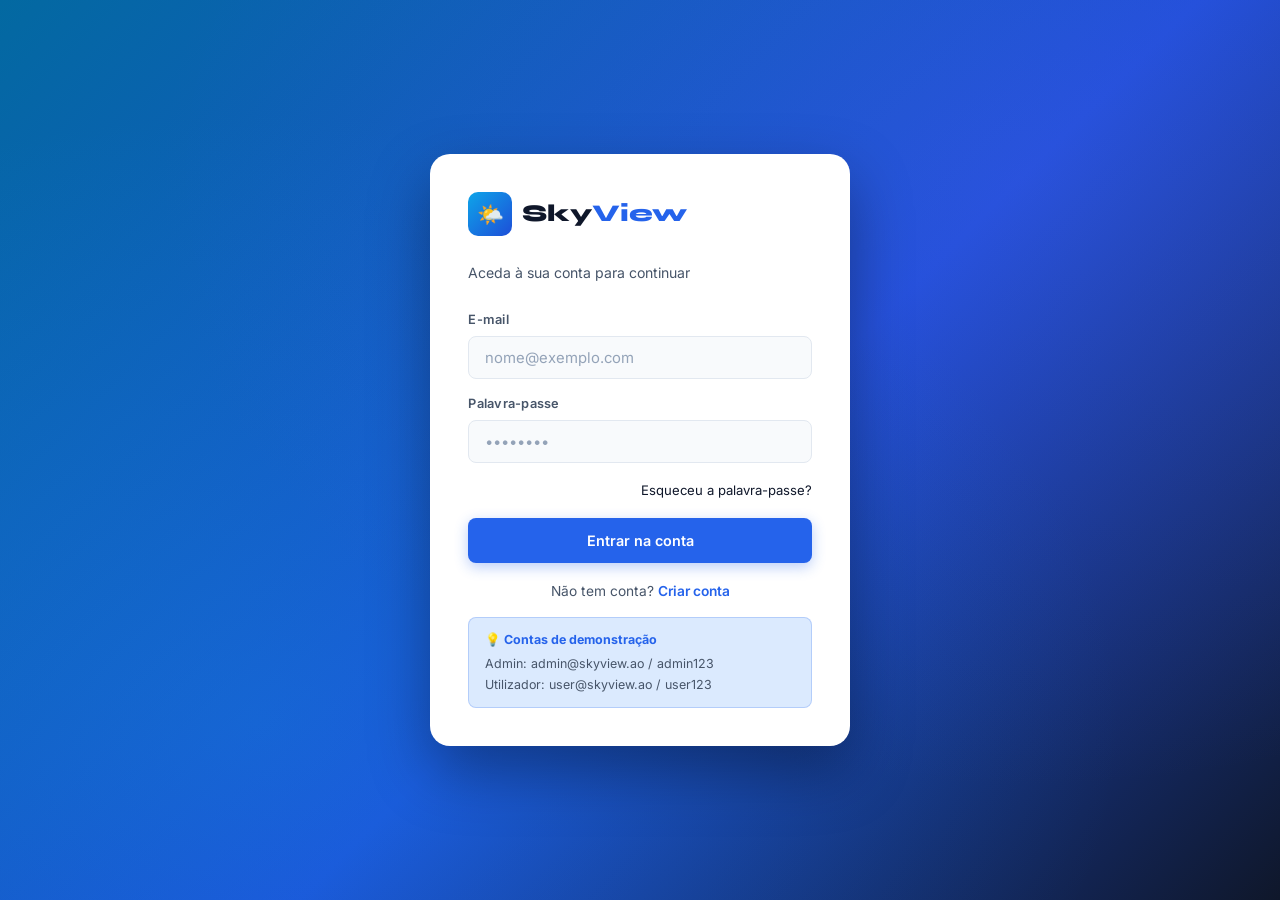
==== commit ef930016: "Atualizacao" ====
--- a/files/index.html
+++ b/files/index.html
@@ -4,2179 +4,1406 @@
 <meta charset="UTF-8"/>
 <meta name="viewport" content="width=device-width, initial-scale=1.0"/>
 <title>SkyView — Sistema de Previsão do Tempo</title>
-<link rel="preconnect" href="https://fonts.googleapis.com"/>
-<link href="https://fonts.googleapis.com/css2?family=Syne:wght@400;500;600;700;800&family=DM+Sans:ital,wght@0,300;0,400;0,500;1,300&display=swap" rel="stylesheet"/>
+<link href="https://fonts.googleapis.com/css2?family=Syne:wght@400;600;700;800&family=Inter:wght@300;400;500;600&display=swap" rel="stylesheet"/>
 <style>
-/* ============================================
-   SKYVIEW — Weather Forecast System
-   Frontend: Angular-style component architecture
-   Backend: PHP REST API (simulated via JS modules)
-   Database: SQL relational (localStorage simulation)
-   Author: Judson Paiva | IPIL 2025/2026
-============================================ */
-
-/* === CSS DESIGN TOKENS === */
-:root {
-  --sky-blue: #0EA5E9;
-  --sky-dark: #0369A1;
-  --sky-light: #E0F2FE;
-  --cloud-white: #F8FAFC;
-  --storm-gray: #475569;
-  --midnight: #0F172A;
-  --dawn: #F1F5F9;
-  --accent: #F59E0B;
-  --danger: #EF4444;
-  --success: #10B981;
-
-  --bg-primary: #FFFFFF;
-  --bg-secondary: #F8FAFC;
-  --bg-tertiary: #F1F5F9;
-  --bg-card: #FFFFFF;
-  --text-primary: #0F172A;
-  --text-secondary: #475569;
-  --text-muted: #94A3B8;
-  --border: rgba(15,23,42,0.1);
-  --border-strong: rgba(15,23,42,0.2);
-  --shadow: 0 1px 3px rgba(15,23,42,0.08), 0 1px 2px rgba(15,23,42,0.05);
-  --shadow-md: 0 4px 6px rgba(15,23,42,0.07), 0 2px 4px rgba(15,23,42,0.05);
-  --shadow-lg: 0 10px 15px rgba(15,23,42,0.07), 0 4px 6px rgba(15,23,42,0.05);
-
-  --font-display: 'Syne', sans-serif;
-  --font-body: 'DM Sans', sans-serif;
-  --radius-sm: 8px;
-  --radius-md: 12px;
-  --radius-lg: 16px;
-  --radius-xl: 24px;
-}
-
-[data-theme="dark"] {
-  --bg-primary: #0F172A;
-  --bg-secondary: #1E293B;
-  --bg-tertiary: #334155;
-  --bg-card: #1E293B;
-  --text-primary: #F1F5F9;
-  --text-secondary: #94A3B8;
-  --text-muted: #475569;
-  --border: rgba(241,245,249,0.08);
-  --border-strong: rgba(241,245,249,0.15);
-  --shadow: 0 1px 3px rgba(0,0,0,0.3);
-  --shadow-md: 0 4px 6px rgba(0,0,0,0.25);
-  --shadow-lg: 0 10px 15px rgba(0,0,0,0.3);
-  --sky-light: #0C4A6E;
-  --cloud-white: #1E293B;
-  --dawn: #1E293B;
-}
-
-/* === RESET & BASE === */
-*, *::before, *::after { box-sizing: border-box; margin: 0; padding: 0; }
-html { scroll-behavior: smooth; }
-body {
-  font-family: var(--font-body);
-  background: var(--bg-secondary);
-  color: var(--text-primary);
-  min-height: 100vh;
-  font-size: 15px;
-  line-height: 1.6;
-  transition: background 0.3s ease, color 0.3s ease;
-}
-
-/* === TYPOGRAPHY === */
-h1, h2, h3, h4 { font-family: var(--font-display); font-weight: 700; line-height: 1.2; }
-h1 { font-size: clamp(1.8rem, 4vw, 2.8rem); }
-h2 { font-size: clamp(1.3rem, 3vw, 1.8rem); }
-h3 { font-size: 1.1rem; }
-
-/* === LAYOUT === */
-.app-container { min-height: 100vh; display: flex; flex-direction: column; }
-
-/* === AUTH PAGES === */
-.auth-page {
-  min-height: 100vh;
-  display: flex;
-  align-items: center;
-  justify-content: center;
-  padding: 2rem;
-  background: linear-gradient(135deg, #0EA5E9 0%, #0369A1 50%, #0F172A 100%);
-  position: relative;
-  overflow: hidden;
-}
-
-.auth-page::before {
-  content: '';
-  position: absolute;
-  inset: 0;
-  background: url("data:image/svg+xml,%3Csvg width='60' height='60' viewBox='0 0 60 60' xmlns='http://www.w3.org/2000/svg'%3E%3Cg fill='none' fill-rule='evenodd'%3E%3Cg fill='%23ffffff' fill-opacity='0.03'%3E%3Ccircle cx='30' cy='30' r='20'/%3E%3C/g%3E%3C/g%3E%3C/svg%3E");
-}
-
-.auth-card {
-  background: var(--bg-primary);
-  border-radius: var(--radius-xl);
-  padding: 2.5rem;
-  width: 100%;
-  max-width: 420px;
-  box-shadow: 0 25px 50px rgba(0,0,0,0.25);
-  position: relative;
-  z-index: 1;
-  animation: slideUp 0.4s ease;
-}
-
-@keyframes slideUp {
-  from { opacity: 0; transform: translateY(20px); }
-  to { opacity: 1; transform: translateY(0); }
-}
-
-.auth-logo {
-  display: flex;
-  align-items: center;
-  gap: 10px;
-  margin-bottom: 1.5rem;
-}
-
-.auth-logo .logo-icon {
-  width: 44px;
-  height: 44px;
-  background: linear-gradient(135deg, var(--sky-blue), var(--sky-dark));
-  border-radius: var(--radius-sm);
-  display: flex;
-  align-items: center;
-  justify-content: center;
-  font-size: 1.3rem;
-}
-
-.auth-logo .logo-text {
-  font-family: var(--font-display);
-  font-size: 1.5rem;
-  font-weight: 800;
-  color: var(--text-primary);
-}
-
-.auth-logo .logo-text span { color: var(--sky-blue); }
-
-.auth-subtitle { color: var(--text-secondary); font-size: 0.9rem; margin-bottom: 1.8rem; }
-
-/* === FORM ELEMENTS === */
-.form-group { margin-bottom: 1rem; }
-.form-label {
-  display: block;
-  font-size: 0.85rem;
-  font-weight: 500;
-  color: var(--text-secondary);
-  margin-bottom: 0.4rem;
-}
-
-.form-input {
-  width: 100%;
-  padding: 0.75rem 1rem;
-  border: 1.5px solid var(--border-strong);
-  border-radius: var(--radius-sm);
-  background: var(--bg-secondary);
-  color: var(--text-primary);
-  font-family: var(--font-body);
-  font-size: 0.95rem;
-  transition: border-color 0.2s, box-shadow 0.2s;
-  outline: none;
-}
-
-.form-input:focus {
-  border-color: var(--sky-blue);
-  box-shadow: 0 0 0 3px rgba(14,165,233,0.15);
-}
-
-.form-input::placeholder { color: var(--text-muted); }
-
-.form-row { display: grid; grid-template-columns: 1fr 1fr; gap: 0.75rem; }
-
-/* === BUTTONS === */
-.btn {
-  display: inline-flex;
-  align-items: center;
-  justify-content: center;
-  gap: 0.5rem;
-  padding: 0.75rem 1.5rem;
-  border: none;
-  border-radius: var(--radius-sm);
-  font-family: var(--font-body);
-  font-size: 0.95rem;
-  font-weight: 500;
-  cursor: pointer;
-  transition: all 0.2s ease;
-  text-decoration: none;
-  white-space: nowrap;
-}
-
-.btn:active { transform: scale(0.98); }
-
-.btn-primary {
-  background: linear-gradient(135deg, var(--sky-blue), var(--sky-dark));
-  color: white;
-  width: 100%;
-  padding: 0.85rem;
-  font-size: 1rem;
-  font-weight: 600;
-  box-shadow: 0 4px 14px rgba(14,165,233,0.35);
-}
-
-.btn-primary:hover { box-shadow: 0 6px 20px rgba(14,165,233,0.45); transform: translateY(-1px); }
-
-.btn-ghost {
-  background: transparent;
-  color: var(--text-secondary);
-  border: 1.5px solid var(--border-strong);
-}
-
-.btn-ghost:hover { background: var(--bg-secondary); color: var(--text-primary); }
-
-.btn-sm { padding: 0.45rem 0.9rem; font-size: 0.85rem; border-radius: 6px; }
-.btn-icon { padding: 0.6rem; border-radius: var(--radius-sm); aspect-ratio: 1; }
-
-.btn-danger { background: var(--danger); color: white; }
-.btn-success { background: var(--success); color: white; }
-.btn-accent { background: var(--accent); color: white; }
-
-.auth-switch {
-  text-align: center;
-  margin-top: 1.2rem;
-  color: var(--text-secondary);
-  font-size: 0.9rem;
-}
-
-.auth-switch a { color: var(--sky-blue); text-decoration: none; font-weight: 500; cursor: pointer; }
-.auth-switch a:hover { text-decoration: underline; }
-
-.auth-error {
-  background: rgba(239,68,68,0.1);
-  border: 1px solid rgba(239,68,68,0.3);
-  color: var(--danger);
-  padding: 0.75rem 1rem;
-  border-radius: var(--radius-sm);
-  font-size: 0.9rem;
-  margin-bottom: 1rem;
-  display: none;
-}
-
-.auth-error.show { display: block; animation: slideUp 0.2s ease; }
-
-/* === MAIN APP LAYOUT === */
-.app-layout {
-  display: none;
-  flex-direction: column;
-  min-height: 100vh;
-}
-
-.app-layout.active { display: flex; }
-
-/* === NAVBAR === */
-.navbar {
-  background: var(--bg-primary);
-  border-bottom: 1px solid var(--border);
-  padding: 0 2rem;
-  height: 60px;
-  display: flex;
-  align-items: center;
-  justify-content: space-between;
-  position: sticky;
-  top: 0;
-  z-index: 100;
-  box-shadow: var(--shadow);
-}
-
-.nav-logo {
-  display: flex;
-  align-items: center;
-  gap: 8px;
-  font-family: var(--font-display);
-  font-weight: 800;
-  font-size: 1.2rem;
-  color: var(--text-primary);
-}
-
-.nav-logo .logo-dot { color: var(--sky-blue); }
-
-.nav-tabs {
-  display: flex;
-  gap: 0.25rem;
-  background: var(--bg-secondary);
-  padding: 4px;
-  border-radius: var(--radius-sm);
-}
-
-.nav-tab {
-  padding: 0.4rem 0.9rem;
-  border-radius: 6px;
-  border: none;
-  background: transparent;
-  color: var(--text-secondary);
-  font-family: var(--font-body);
-  font-size: 0.85rem;
-  font-weight: 500;
-  cursor: pointer;
-  transition: all 0.2s;
-}
-
-.nav-tab.active { background: var(--bg-primary); color: var(--text-primary); box-shadow: var(--shadow); }
-.nav-tab:hover:not(.active) { color: var(--text-primary); }
-
-.nav-actions { display: flex; align-items: center; gap: 0.75rem; }
-
-.nav-user {
-  display: flex;
-  align-items: center;
-  gap: 8px;
-  padding: 0.35rem 0.75rem;
-  border-radius: var(--radius-sm);
-  background: var(--bg-secondary);
-  border: 1px solid var(--border);
-  cursor: pointer;
-}
-
-.nav-user .avatar {
-  width: 26px;
-  height: 26px;
-  border-radius: 50%;
-  background: linear-gradient(135deg, var(--sky-blue), var(--sky-dark));
-  display: flex;
-  align-items: center;
-  justify-content: center;
-  color: white;
-  font-size: 0.7rem;
-  font-weight: 700;
-}
-
-.nav-user .user-name { font-size: 0.85rem; font-weight: 500; color: var(--text-primary); }
-
-.theme-toggle {
-  background: var(--bg-secondary);
-  border: 1px solid var(--border);
-  border-radius: var(--radius-sm);
-  padding: 0.4rem 0.6rem;
-  cursor: pointer;
-  display: flex;
-  align-items: center;
-  font-size: 1rem;
-  transition: background 0.2s;
-  color: var(--text-primary);
-}
-
-.theme-toggle:hover { background: var(--bg-tertiary); }
-
-.lang-select {
-  background: var(--bg-secondary);
-  border: 1px solid var(--border);
-  border-radius: var(--radius-sm);
-  padding: 0.4rem 0.6rem;
-  color: var(--text-primary);
-  font-family: var(--font-body);
-  font-size: 0.8rem;
-  cursor: pointer;
-  outline: none;
-}
-
-/* === MAIN CONTENT === */
-.main-content { flex: 1; padding: 2rem; max-width: 1280px; margin: 0 auto; width: 100%; }
-
-/* === SECTION PAGES === */
-.page-section { display: none; animation: fadeIn 0.3s ease; }
-.page-section.active { display: block; }
-
-@keyframes fadeIn { from { opacity: 0; transform: translateY(8px); } to { opacity: 1; transform: translateY(0); } }
-
-/* === HERO SEARCH === */
-.hero-search {
-  background: linear-gradient(135deg, #0EA5E9 0%, #0369A1 60%, #0F172A 100%);
-  border-radius: var(--radius-xl);
-  padding: 2.5rem;
-  margin-bottom: 2rem;
-  position: relative;
-  overflow: hidden;
-  color: white;
-}
-
-.hero-search::after {
-  content: '☁';
-  position: absolute;
-  right: 2rem;
-  top: 50%;
-  transform: translateY(-50%);
-  font-size: 8rem;
-  opacity: 0.08;
-  pointer-events: none;
-}
-
-.hero-search h2 { color: white; margin-bottom: 0.5rem; font-size: 1.5rem; }
-.hero-search p { color: rgba(255,255,255,0.7); margin-bottom: 1.5rem; font-size: 0.9rem; }
-
-.search-bar {
-  display: flex;
-  gap: 0.75rem;
-  max-width: 560px;
-}
-
-.search-input {
-  flex: 1;
-  padding: 0.8rem 1.2rem;
-  border-radius: var(--radius-sm);
-  border: none;
-  background: rgba(255,255,255,0.15);
-  color: white;
-  font-family: var(--font-body);
-  font-size: 0.95rem;
-  outline: none;
-  backdrop-filter: blur(10px);
-  border: 1px solid rgba(255,255,255,0.2);
-}
-
-.search-input::placeholder { color: rgba(255,255,255,0.5); }
-.search-input:focus { background: rgba(255,255,255,0.2); border-color: rgba(255,255,255,0.4); }
-
-.btn-search {
-  background: white;
-  color: var(--sky-dark);
-  font-weight: 600;
-  padding: 0.8rem 1.5rem;
-  border-radius: var(--radius-sm);
-  border: none;
-  cursor: pointer;
-  font-family: var(--font-body);
-  font-size: 0.95rem;
-  transition: all 0.2s;
-  white-space: nowrap;
-}
-
-.btn-search:hover { background: rgba(255,255,255,0.9); transform: translateY(-1px); }
-
-/* === WEATHER CARDS === */
-.weather-grid { display: grid; grid-template-columns: repeat(auto-fill, minmax(280px, 1fr)); gap: 1.25rem; margin-bottom: 2rem; }
-
-.weather-card {
-  background: var(--bg-card);
-  border: 1px solid var(--border);
-  border-radius: var(--radius-lg);
-  padding: 1.5rem;
-  box-shadow: var(--shadow);
-  transition: box-shadow 0.2s, transform 0.2s;
-  position: relative;
-  overflow: hidden;
-}
-
-.weather-card:hover { box-shadow: var(--shadow-md); transform: translateY(-2px); }
-
-.weather-card .card-header {
-  display: flex;
-  justify-content: space-between;
-  align-items: flex-start;
-  margin-bottom: 1rem;
-}
-
-.weather-card .city-name {
-  font-family: var(--font-display);
-  font-size: 1.15rem;
-  font-weight: 700;
-  color: var(--text-primary);
-}
-
-.weather-card .country { font-size: 0.8rem; color: var(--text-muted); margin-top: 2px; }
-.weather-card .weather-icon { font-size: 2.5rem; line-height: 1; }
-
-.weather-card .temp-display {
-  display: flex;
-  align-items: flex-end;
-  gap: 0.5rem;
-  margin: 0.75rem 0;
-}
-
-.weather-card .temp-main {
-  font-family: var(--font-display);
-  font-size: 3rem;
-  font-weight: 800;
-  line-height: 1;
-  color: var(--text-primary);
-}
-
-.weather-card .temp-unit { font-size: 1.5rem; color: var(--text-secondary); margin-bottom: 0.4rem; }
-
-.weather-card .condition {
-  font-size: 0.9rem;
-  color: var(--text-secondary);
-  margin-bottom: 1rem;
-}
-
-.weather-card .weather-details {
-  display: grid;
-  grid-template-columns: 1fr 1fr;
-  gap: 0.6rem;
-  padding-top: 1rem;
-  border-top: 1px solid var(--border);
-}
-
-.detail-item { display: flex; flex-direction: column; gap: 2px; }
-.detail-label { font-size: 0.75rem; color: var(--text-muted); text-transform: uppercase; letter-spacing: 0.04em; }
-.detail-value { font-size: 0.9rem; font-weight: 500; color: var(--text-primary); }
-
-.card-actions { display: flex; gap: 0.5rem; margin-top: 1rem; }
-
-/* === FORECAST SECTION === */
-.forecast-strip {
-  background: var(--bg-card);
-  border: 1px solid var(--border);
-  border-radius: var(--radius-lg);
-  padding: 1.5rem;
-  margin-bottom: 1.5rem;
-  box-shadow: var(--shadow);
-}
-
-.forecast-strip h3 {
-  font-size: 0.8rem;
-  font-weight: 600;
-  color: var(--text-muted);
-  text-transform: uppercase;
-  letter-spacing: 0.06em;
-  margin-bottom: 1.2rem;
-}
-
-.forecast-days { display: grid; grid-template-columns: repeat(7, 1fr); gap: 0.5rem; }
-
-.forecast-day {
-  display: flex;
-  flex-direction: column;
-  align-items: center;
-  gap: 0.5rem;
-  padding: 0.8rem 0.5rem;
-  border-radius: var(--radius-sm);
-  transition: background 0.2s;
-  cursor: default;
-}
-
-.forecast-day:hover { background: var(--bg-secondary); }
-.forecast-day.today { background: var(--sky-light); border: 1px solid rgba(14,165,233,0.2); }
-
-.forecast-day .day-name { font-size: 0.75rem; font-weight: 500; color: var(--text-secondary); }
-.forecast-day .day-icon { font-size: 1.4rem; }
-.forecast-day .day-high { font-size: 0.95rem; font-weight: 700; color: var(--text-primary); }
-.forecast-day .day-low { font-size: 0.8rem; color: var(--text-muted); }
-
-/* === DASHBOARD STATS === */
-.stats-grid { display: grid; grid-template-columns: repeat(auto-fit, minmax(180px, 1fr)); gap: 1rem; margin-bottom: 2rem; }
-
-.stat-card {
-  background: var(--bg-card);
-  border: 1px solid var(--border);
-  border-radius: var(--radius-lg);
-  padding: 1.25rem;
-  box-shadow: var(--shadow);
-}
-
-.stat-card .stat-icon {
-  width: 40px;
-  height: 40px;
-  border-radius: var(--radius-sm);
-  display: flex;
-  align-items: center;
-  justify-content: center;
-  font-size: 1.1rem;
-  margin-bottom: 0.75rem;
-}
-
-.stat-icon.blue { background: rgba(14,165,233,0.12); color: var(--sky-blue); }
-.stat-icon.amber { background: rgba(245,158,11,0.12); color: var(--accent); }
-.stat-icon.green { background: rgba(16,185,129,0.12); color: var(--success); }
-.stat-icon.red { background: rgba(239,68,68,0.12); color: var(--danger); }
-
-.stat-card .stat-value {
-  font-family: var(--font-display);
-  font-size: 1.8rem;
-  font-weight: 800;
-  color: var(--text-primary);
-  line-height: 1;
-  margin-bottom: 0.25rem;
-}
-
-.stat-card .stat-label { font-size: 0.8rem; color: var(--text-secondary); }
-
-/* === TABLE === */
-.data-table-container {
-  background: var(--bg-card);
-  border: 1px solid var(--border);
-  border-radius: var(--radius-lg);
-  overflow: hidden;
-  box-shadow: var(--shadow);
-  margin-bottom: 1.5rem;
-}
-
-.table-header {
-  display: flex;
-  align-items: center;
-  justify-content: space-between;
-  padding: 1rem 1.5rem;
-  border-bottom: 1px solid var(--border);
-}
-
-.table-header h3 { font-size: 0.9rem; font-weight: 600; color: var(--text-primary); }
-
-.table-actions { display: flex; gap: 0.5rem; }
-
-.data-table { width: 100%; border-collapse: collapse; }
-.data-table th {
-  text-align: left;
-  padding: 0.75rem 1.5rem;
-  font-size: 0.75rem;
-  font-weight: 600;
-  color: var(--text-muted);
-  text-transform: uppercase;
-  letter-spacing: 0.05em;
-  background: var(--bg-secondary);
-  border-bottom: 1px solid var(--border);
-}
-
-.data-table td {
-  padding: 1rem 1.5rem;
-  font-size: 0.9rem;
-  color: var(--text-primary);
-  border-bottom: 1px solid var(--border);
-}
-
-.data-table tr:last-child td { border-bottom: none; }
-.data-table tr:hover td { background: var(--bg-secondary); }
-
-/* === BADGES === */
-.badge {
-  display: inline-flex;
-  align-items: center;
-  gap: 0.25rem;
-  padding: 0.25rem 0.65rem;
-  border-radius: 999px;
-  font-size: 0.75rem;
-  font-weight: 500;
-}
-
-.badge-blue { background: rgba(14,165,233,0.12); color: var(--sky-blue); }
-.badge-green { background: rgba(16,185,129,0.12); color: var(--success); }
-.badge-amber { background: rgba(245,158,11,0.12); color: var(--accent); }
-.badge-red { background: rgba(239,68,68,0.12); color: var(--danger); }
-.badge-gray { background: var(--bg-tertiary); color: var(--text-secondary); }
-
-/* === PROFILE/SETTINGS === */
-.settings-grid { display: grid; grid-template-columns: 280px 1fr; gap: 1.5rem; }
-
-.settings-nav {
-  background: var(--bg-card);
-  border: 1px solid var(--border);
-  border-radius: var(--radius-lg);
-  padding: 1rem;
-  height: fit-content;
-  box-shadow: var(--shadow);
-}
-
-.settings-nav-item {
-  display: flex;
-  align-items: center;
-  gap: 0.75rem;
-  padding: 0.65rem 0.85rem;
-  border-radius: var(--radius-sm);
-  color: var(--text-secondary);
-  cursor: pointer;
-  font-size: 0.9rem;
-  transition: all 0.2s;
-  border: none;
-  background: transparent;
-  width: 100%;
-  text-align: left;
-  font-family: var(--font-body);
-}
-
-.settings-nav-item.active { background: var(--sky-light); color: var(--sky-dark); font-weight: 500; }
-.settings-nav-item:hover:not(.active) { background: var(--bg-secondary); color: var(--text-primary); }
-
-.settings-content {
-  background: var(--bg-card);
-  border: 1px solid var(--border);
-  border-radius: var(--radius-lg);
-  padding: 1.5rem;
-  box-shadow: var(--shadow);
-}
-
-.settings-section { margin-bottom: 2rem; }
-.settings-section h3 { margin-bottom: 1rem; padding-bottom: 0.75rem; border-bottom: 1px solid var(--border); color: var(--text-primary); font-size: 1rem; }
-
-/* === ALERT === */
-.alert {
-  padding: 0.9rem 1.2rem;
-  border-radius: var(--radius-sm);
-  font-size: 0.9rem;
-  display: flex;
-  align-items: center;
-  gap: 0.6rem;
-  margin-bottom: 1rem;
-}
-
-.alert-success { background: rgba(16,185,129,0.1); color: var(--success); border: 1px solid rgba(16,185,129,0.2); }
-.alert-info { background: rgba(14,165,233,0.1); color: var(--sky-blue); border: 1px solid rgba(14,165,233,0.2); }
-.alert-warning { background: rgba(245,158,11,0.1); color: var(--accent); border: 1px solid rgba(245,158,11,0.2); }
-
-/* === MODAL === */
-.modal-overlay {
-  display: none;
-  position: fixed;
-  inset: 0;
-  background: rgba(0,0,0,0.5);
-  z-index: 1000;
-  align-items: center;
-  justify-content: center;
-  padding: 1rem;
-  backdrop-filter: blur(4px);
-}
-
-.modal-overlay.open { display: flex; }
-
-.modal-box {
-  background: var(--bg-primary);
-  border-radius: var(--radius-xl);
-  padding: 2rem;
-  width: 100%;
-  max-width: 480px;
-  box-shadow: var(--shadow-lg);
-  animation: slideUp 0.3s ease;
-  max-height: 90vh;
-  overflow-y: auto;
-}
-
-.modal-header { display: flex; justify-content: space-between; align-items: center; margin-bottom: 1.5rem; }
-.modal-header h3 { font-size: 1.2rem; }
-
-.modal-close {
-  background: transparent;
-  border: none;
-  font-size: 1.4rem;
-  cursor: pointer;
-  color: var(--text-muted);
-  line-height: 1;
-  padding: 0.25rem;
-}
-
-.modal-close:hover { color: var(--text-primary); }
-
-/* === PAGE HEADER === */
-.page-header {
-  display: flex;
-  align-items: flex-start;
-  justify-content: space-between;
-  margin-bottom: 1.5rem;
-  gap: 1rem;
-  flex-wrap: wrap;
-}
-
-.page-header h2 { margin-bottom: 0.25rem; }
-.page-header p { font-size: 0.9rem; color: var(--text-secondary); }
-.page-header-actions { display: flex; gap: 0.75rem; align-items: center; flex-wrap: wrap; }
-
-/* === ALERTS SECTION === */
-.alerts-list { display: flex; flex-direction: column; gap: 0.75rem; }
-
-.alert-item {
-  background: var(--bg-card);
-  border: 1px solid var(--border);
-  border-radius: var(--radius-md);
-  padding: 1rem 1.25rem;
-  display: flex;
-  align-items: center;
-  justify-content: space-between;
-  gap: 1rem;
-  box-shadow: var(--shadow);
-}
-
-.alert-item.critical { border-left: 3px solid var(--danger); }
-.alert-item.warning { border-left: 3px solid var(--accent); }
-.alert-item.info { border-left: 3px solid var(--sky-blue); }
-
-.alert-info-block { flex: 1; }
-.alert-info-block .alert-title { font-weight: 600; font-size: 0.95rem; margin-bottom: 0.2rem; }
-.alert-info-block .alert-desc { font-size: 0.85rem; color: var(--text-secondary); }
-
-/* === RESPONSIVE === */
-@media (max-width: 768px) {
-  .main-content { padding: 1rem; }
-  .forecast-days { grid-template-columns: repeat(4, 1fr); }
-  .settings-grid { grid-template-columns: 1fr; }
-  .nav-tabs { display: none; }
-  .form-row { grid-template-columns: 1fr; }
-  .page-header { flex-direction: column; }
-  .search-bar { flex-direction: column; }
-}
-
-/* === LOADING === */
-.skeleton {
-  background: linear-gradient(90deg, var(--bg-secondary) 25%, var(--bg-tertiary) 50%, var(--bg-secondary) 75%);
-  background-size: 200% 100%;
-  animation: shimmer 1.5s infinite;
-  border-radius: var(--radius-sm);
-}
-
-@keyframes shimmer { 0% { background-position: 200% 0; } 100% { background-position: -200% 0; } }
-
-.spinner {
-  width: 24px; height: 24px;
-  border: 2.5px solid var(--border);
-  border-top-color: var(--sky-blue);
-  border-radius: 50%;
-  animation: spin 0.7s linear infinite;
-  display: inline-block;
-}
-
-@keyframes spin { to { transform: rotate(360deg); } }
-
-/* === FAVORITES GRID === */
-.empty-state {
-  text-align: center;
-  padding: 3rem 2rem;
-  color: var(--text-muted);
-}
-
-.empty-state .empty-icon { font-size: 3rem; margin-bottom: 1rem; opacity: 0.5; }
-.empty-state p { font-size: 0.9rem; }
-
-/* === CHART PLACEHOLDER === */
-.chart-area {
-  background: var(--bg-card);
-  border: 1px solid var(--border);
-  border-radius: var(--radius-lg);
-  padding: 1.5rem;
-  margin-bottom: 1.5rem;
-  box-shadow: var(--shadow);
-}
-
-.chart-area h3 { font-size: 0.8rem; color: var(--text-muted); text-transform: uppercase; letter-spacing: 0.06em; margin-bottom: 1.5rem; font-weight: 600; }
-
-.temp-chart { display: flex; align-items: flex-end; gap: 8px; height: 120px; }
-
-.temp-bar-group {
-  flex: 1;
-  display: flex;
-  flex-direction: column;
-  align-items: center;
-  gap: 4px;
-  height: 100%;
-  justify-content: flex-end;
-}
-
-.temp-bar {
-  width: 100%;
-  max-width: 40px;
-  border-radius: 4px 4px 0 0;
-  transition: opacity 0.2s;
-}
-
-.temp-bar:hover { opacity: 0.8; }
-.temp-bar-high { background: linear-gradient(to top, var(--sky-blue), #38BDF8); }
-.temp-bar-low { background: var(--bg-tertiary); }
-.temp-bar-label { font-size: 0.7rem; color: var(--text-muted); }
-.temp-bar-val { font-size: 0.75rem; font-weight: 600; color: var(--text-primary); }
-
-/* === ROLE BADGE === */
-.role-admin { background: rgba(239,68,68,0.1); color: var(--danger); }
-.role-user { background: rgba(14,165,233,0.1); color: var(--sky-blue); }
-
-/* === PASSWORD RECOVERY === */
-.recovery-info {
-  background: rgba(14,165,233,0.08);
-  border: 1px solid rgba(14,165,233,0.2);
-  border-radius: var(--radius-sm);
-  padding: 0.9rem 1rem;
-  font-size: 0.88rem;
-  color: var(--sky-dark);
-  margin-bottom: 1.2rem;
+/*
+ * SkyView — Sistema de Previsão do Tempo
+ * Projecto #03 — IPIL 2025/2026
+ * Autor: Judson Paiva | judson.paiva@hotmail.com
+ * Stack: Angular (frontend) + PHP (backend) + MySQL (BD)
+ * Arquitectura: Components + Services + Modules
+ */
+:root{
+  --blue:#2563EB;--blue-dk:#1D4ED8;--blue-lt:#DBEAFE;--sky:#0EA5E9;
+  --green:#16A34A;--red:#DC2626;--amber:#D97706;
+  --bg:#F1F5F9;--surface:#FFFFFF;--surface2:#F8FAFC;--border:#E2E8F0;
+  --t1:#0F172A;--t2:#475569;--t3:#94A3B8;
+  --r:12px;--sh:0 1px 4px rgba(0,0,0,.08),0 4px 16px rgba(0,0,0,.05);
+  --shlg:0 8px 32px rgba(0,0,0,.14);
+  --ff:'Inter',sans-serif;--fd:'Syne',sans-serif;
+}
+[data-theme=dark]{
+  --bg:#0F172A;--surface:#1E293B;--surface2:#0F172A;--border:#334155;
+  --t1:#F1F5F9;--t2:#94A3B8;--t3:#475569;--blue-lt:#1e3a5f;
+  --sh:0 1px 4px rgba(0,0,0,.3),0 4px 16px rgba(0,0,0,.22);
+  --shlg:0 8px 32px rgba(0,0,0,.45);
+}
+*,*::before,*::after{box-sizing:border-box;margin:0;padding:0}
+html{scroll-behavior:smooth}
+body{font-family:var(--ff);background:var(--bg);color:var(--t1);min-height:100vh;font-size:15px;line-height:1.6;transition:background .25s,color .25s}
+h1,h2,h3,h4{font-family:var(--fd);line-height:1.2}
+button{cursor:pointer;font-family:var(--ff)}
+input,select{font-family:var(--ff)}
+
+/* ── SCREENS ── */
+.screen{display:none!important}
+.screen.on{display:flex!important}
+.page{display:none}
+.page.on{display:block;animation:fi .25s ease}
+@keyframes fi{from{opacity:0;transform:translateY(6px)}to{opacity:1;transform:translateY(0)}}
+@keyframes su{from{opacity:0;transform:translateY(22px)}to{opacity:1;transform:translateY(0)}}
+
+/* ── AUTH ── */
+.auth-bg{
+  min-height:100vh;align-items:center;justify-content:center;padding:1.5rem;
+  background:linear-gradient(135deg,#0369A1,#1D4ED8 55%,#0F172A);
+  position:relative;overflow:hidden;
+}
+.auth-bg::before{content:'';position:absolute;inset:0;
+  background:radial-gradient(ellipse at 20% 80%,rgba(14,165,233,.22) 0%,transparent 60%),
+             radial-gradient(ellipse at 80% 20%,rgba(99,102,241,.18) 0%,transparent 60%)}
+.auth-card{
+  background:var(--surface);border-radius:20px;padding:2.4rem;
+  width:100%;max-width:420px;position:relative;z-index:1;
+  box-shadow:0 25px 60px rgba(0,0,0,.35);animation:su .35s ease;
+}
+.auth-logo{display:flex;align-items:center;gap:10px;margin-bottom:1.6rem}
+.auth-logo .ico{width:44px;height:44px;border-radius:10px;
+  background:linear-gradient(135deg,var(--sky),var(--blue-dk));
+  display:flex;align-items:center;justify-content:center;font-size:1.35rem}
+.auth-logo .nm{font-family:var(--fd);font-size:1.5rem;font-weight:800;color:var(--t1)}
+.auth-logo .nm span{color:var(--blue)}
+.auth-sub{color:var(--t2);font-size:.88rem;margin-bottom:1.6rem}
+
+/* ── FORMS ── */
+.fg{margin-bottom:.95rem}
+.fl{display:block;font-size:.8rem;font-weight:600;color:var(--t2);margin-bottom:.38rem;letter-spacing:.02em}
+.fi{width:100%;padding:.7rem 1rem;border:1.5px solid var(--border);border-radius:8px;
+  background:var(--surface2);color:var(--t1);font-size:.93rem;outline:none;
+  transition:border-color .2s,box-shadow .2s}
+.fi:focus{border-color:var(--blue);box-shadow:0 0 0 3px rgba(37,99,235,.14)}
+.fi::placeholder{color:var(--t3)}
+.frow{display:grid;grid-template-columns:1fr 1fr;gap:.75rem}
+
+/* ── BUTTONS ── */
+.btn{display:inline-flex;align-items:center;justify-content:center;gap:.4rem;
+  padding:.68rem 1.35rem;border:1.5px solid transparent;border-radius:8px;
+  font-size:.9rem;font-weight:600;transition:all .18s;white-space:nowrap;cursor:pointer}
+.btn:active{transform:scale(.98)}
+.btn-p{background:var(--blue);color:#fff;width:100%;padding:.8rem;
+  box-shadow:0 4px 14px rgba(37,99,235,.32)}
+.btn-p:hover{background:var(--blue-dk);transform:translateY(-1px);box-shadow:0 6px 20px rgba(37,99,235,.42)}
+.btn-o{background:transparent;border-color:var(--border);color:var(--t2)}
+.btn-o:hover{background:var(--surface2);color:var(--t1);border-color:var(--t3)}
+.btn-sm{padding:.38rem .82rem;font-size:.8rem;border-radius:7px}
+.btn-g{background:transparent;border-color:transparent;color:var(--t2)}
+.btn-g:hover{background:var(--surface2);color:var(--t1)}
+.btn-danger{background:var(--red);color:#fff;border-color:var(--red)}
+.btn-danger:hover{background:#b91c1c}
+
+.auth-sw{text-align:center;margin-top:1.1rem;color:var(--t2);font-size:.86rem}
+.auth-sw a{color:var(--blue);font-weight:600;cursor:pointer}
+.auth-sw a:hover{text-decoration:underline}
+
+/* ── INLINE ALERTS ── */
+.ia{padding:.72rem .95rem;border-radius:8px;font-size:.85rem;margin-bottom:.9rem;display:none}
+.ia.show{display:flex;align-items:flex-start;gap:.5rem}
+.ia-err{background:rgba(220,38,38,.08);color:#b91c1c;border:1px solid rgba(220,38,38,.22)}
+.ia-ok{background:rgba(22,163,74,.08);color:#15803d;border:1px solid rgba(22,163,74,.2)}
+.ia-info{background:rgba(37,99,235,.08);color:var(--blue-dk);border:1px solid rgba(37,99,235,.18)}
+.ia-warn{background:rgba(217,119,6,.08);color:#b45309;border:1px solid rgba(217,119,6,.2)}
+
+.demo{background:var(--blue-lt);border:1px solid rgba(37,99,235,.22);border-radius:8px;
+  padding:.7rem .95rem;font-size:.78rem;color:var(--t2);margin-top:.9rem;line-height:1.7}
+.demo strong{color:var(--blue);display:block;margin-bottom:.2rem}
+
+/* ── NAVBAR ── */
+.navbar{background:var(--surface);border-bottom:1px solid var(--border);height:58px;
+  padding:0 1.5rem;display:flex;align-items:center;justify-content:space-between;
+  position:sticky;top:0;z-index:200;box-shadow:var(--sh)}
+.n-brand{display:flex;align-items:center;gap:8px;font-family:var(--fd);font-weight:800;
+  font-size:1.12rem;color:var(--t1);text-decoration:none;cursor:default}
+.n-brand .bi{width:30px;height:30px;border-radius:7px;
+  background:linear-gradient(135deg,var(--sky),var(--blue-dk));
+  display:flex;align-items:center;justify-content:center;font-size:.95rem}
+.n-brand .dot{color:var(--blue)}
+.n-tabs{display:flex;gap:2px;background:var(--surface2);padding:3px;border-radius:9px;border:1px solid var(--border)}
+.n-tab{padding:.36rem .88rem;border-radius:7px;border:none;background:transparent;
+  color:var(--t2);font-size:.8rem;font-weight:500;transition:all .18s;cursor:pointer}
+.n-tab.on{background:var(--surface);color:var(--t1);font-weight:700;box-shadow:0 1px 3px rgba(0,0,0,.1)}
+.n-tab:hover:not(.on){color:var(--t1)}
+.n-right{display:flex;align-items:center;gap:.55rem}
+.n-user{display:flex;align-items:center;gap:8px;padding:.28rem .72rem .28rem .38rem;
+  border-radius:9px;background:var(--surface2);border:1px solid var(--border);cursor:pointer}
+.n-av{width:28px;height:28px;border-radius:50%;
+  background:linear-gradient(135deg,var(--sky),var(--blue-dk));
+  display:flex;align-items:center;justify-content:center;color:#fff;font-size:.7rem;font-weight:700}
+.n-nm{font-size:.82rem;font-weight:600;color:var(--t1)}
+.n-rl{font-size:.68rem;color:var(--t3)}
+.ib{width:34px;height:34px;border-radius:8px;border:1px solid var(--border);
+  background:var(--surface2);display:flex;align-items:center;justify-content:center;
+  font-size:.95rem;transition:background .18s}
+.ib:hover{background:var(--border)}
+.ls{background:var(--surface2);border:1px solid var(--border);border-radius:7px;
+  padding:.28rem .48rem;color:var(--t1);font-size:.78rem;outline:none;cursor:pointer}
+
+/* ── LAYOUT ── */
+#app{display:none;flex-direction:column;min-height:100vh}
+#app.on{display:flex}
+.main{flex:1;padding:1.75rem;max-width:1300px;margin:0 auto;width:100%}
+.ph{display:flex;align-items:flex-start;justify-content:space-between;margin-bottom:1.5rem;gap:1rem;flex-wrap:wrap}
+.ph h2{font-size:1.4rem;font-weight:700;margin-bottom:.18rem}
+.ph p{font-size:.83rem;color:var(--t2)}
+.ph-a{display:flex;gap:.55rem;align-items:center;flex-wrap:wrap}
+
+/* ── HERO ── */
+.hero{background:linear-gradient(135deg,#0369A1,#1D4ED8 55%,#0F172A);
+  border-radius:18px;padding:2.1rem 2rem;margin-bottom:1.6rem;
+  position:relative;overflow:hidden;color:#fff}
+.hero::after{content:'☁';position:absolute;right:1.5rem;top:50%;transform:translateY(-50%);
+  font-size:9rem;opacity:.05;pointer-events:none;line-height:1}
+.hero h2{font-size:1.45rem;font-weight:700;color:#fff;margin-bottom:.32rem}
+.hero p{color:rgba(255,255,255,.68);font-size:.86rem;margin-bottom:1.35rem}
+.srow{display:flex;gap:.6rem;max-width:530px}
+.si{flex:1;padding:.7rem 1.05rem;border-radius:8px;border:1.5px solid rgba(255,255,255,.22);
+  background:rgba(255,255,255,.14);color:#fff;font-size:.9rem;outline:none;
+  transition:border-color .2s,background .2s;font-family:var(--ff)}
+.si:focus{border-color:rgba(255,255,255,.48);background:rgba(255,255,255,.2)}
+.si::placeholder{color:rgba(255,255,255,.48)}
+.sb{background:#fff;color:var(--blue-dk);font-weight:700;padding:.7rem 1.35rem;
+  border-radius:8px;border:none;font-size:.9rem;transition:all .18s;cursor:pointer;white-space:nowrap}
+.sb:hover{background:rgba(255,255,255,.9);transform:translateY(-1px)}
+
+/* ── STATS ── */
+.sg{display:grid;grid-template-columns:repeat(auto-fit,minmax(150px,1fr));gap:.95rem;margin-bottom:1.6rem}
+.sc{background:var(--surface);border:1px solid var(--border);border-radius:var(--r);padding:1.1rem 1.2rem;box-shadow:var(--sh)}
+.sci{width:37px;height:37px;border-radius:9px;display:flex;align-items:center;justify-content:center;font-size:1rem;margin-bottom:.6rem}
+.sci-b{background:rgba(37,99,235,.1);color:var(--blue)}
+.sci-a{background:rgba(217,119,6,.1);color:var(--amber)}
+.sci-r{background:rgba(220,38,38,.1);color:var(--red)}
+.sci-g{background:rgba(22,163,74,.1);color:var(--green)}
+.sv{font-family:var(--fd);font-size:1.85rem;font-weight:800;line-height:1;margin-bottom:.18rem}
+.sl{font-size:.76rem;color:var(--t2)}
+
+/* ── WEATHER CARDS ── */
+.cg{display:grid;grid-template-columns:repeat(auto-fill,minmax(265px,1fr));gap:1.05rem;margin-bottom:1.6rem}
+.wc{background:var(--surface);border:1px solid var(--border);border-radius:var(--r);
+  padding:1.3rem;box-shadow:var(--sh);transition:box-shadow .2s,transform .2s}
+.wc:hover{box-shadow:var(--shlg);transform:translateY(-2px)}
+.wc-hd{display:flex;justify-content:space-between;align-items:flex-start;margin-bottom:.85rem}
+.wc-city{font-family:var(--fd);font-size:1.08rem;font-weight:700}
+.wc-co{font-size:.74rem;color:var(--t3);margin-top:2px}
+.wc-ic{font-size:2.5rem;line-height:1}
+.wc-tmp{display:flex;align-items:flex-end;gap:.38rem;margin:.55rem 0}
+.wc-tn{font-family:var(--fd);font-size:2.9rem;font-weight:800;line-height:1}
+.wc-tu{font-size:1.35rem;color:var(--t2);margin-bottom:.32rem}
+.wc-cd{font-size:.86rem;color:var(--t2);margin-bottom:.85rem}
+.wc-dt{display:grid;grid-template-columns:1fr 1fr;gap:.45rem;padding-top:.85rem;border-top:1px solid var(--border)}
+.wc-d{display:flex;flex-direction:column;gap:2px}
+.wc-dl{font-size:.68rem;color:var(--t3);text-transform:uppercase;letter-spacing:.05em}
+.wc-dv{font-size:.85rem;font-weight:600}
+.wc-ac{display:flex;gap:.45rem;margin-top:.85rem;padding-top:.85rem;border-top:1px solid var(--border);flex-wrap:wrap}
+.fav-on{color:var(--amber)!important}
+
+/* ── FORECAST ── */
+.fb{background:var(--surface);border:1px solid var(--border);border-radius:var(--r);padding:1.35rem;margin-bottom:1.15rem;box-shadow:var(--sh)}
+.ft{font-size:.72rem;font-weight:700;color:var(--t3);text-transform:uppercase;letter-spacing:.07em;margin-bottom:1.15rem}
+.fd-row{display:grid;grid-template-columns:repeat(7,1fr);gap:.38rem}
+.fd{display:flex;flex-direction:column;align-items:center;gap:.38rem;
+  padding:.68rem .28rem;border-radius:9px;transition:background .18s}
+.fd:hover{background:var(--surface2)}
+.fd.td{background:var(--blue-lt);border:1px solid rgba(37,99,235,.18)}
+.fd-n{font-size:.7rem;font-weight:600;color:var(--t2)}
+.fd-i{font-size:1.4rem}
+.fd-h{font-size:.9rem;font-weight:700}
+.fd-l{font-size:.76rem;color:var(--t3)}
+.chart-box{background:var(--surface);border:1px solid var(--border);border-radius:var(--r);padding:1.35rem;margin-bottom:1.4rem;box-shadow:var(--sh)}
+.ct{font-size:.72rem;font-weight:700;color:var(--t3);text-transform:uppercase;letter-spacing:.07em;margin-bottom:1.15rem}
+.bc{display:flex;align-items:flex-end;gap:5px;height:105px}
+.bg2{flex:1;display:flex;flex-direction:column;align-items:center;gap:3px;height:100%;justify-content:flex-end}
+.bar{width:100%;max-width:34px;border-radius:5px 5px 0 0;background:linear-gradient(to top,var(--blue),var(--sky))}
+.bar:hover{opacity:.75}
+.bl{font-size:.65rem;color:var(--t3)}
+.bv{font-size:.7rem;font-weight:700}
+
+/* ── TABLE ── */
+.tc{background:var(--surface);border:1px solid var(--border);border-radius:var(--r);overflow:hidden;box-shadow:var(--sh);margin-bottom:1.15rem}
+.thd{display:flex;align-items:center;justify-content:space-between;padding:.85rem 1.35rem;border-bottom:1px solid var(--border)}
+.thd h3{font-size:.88rem;font-weight:700}
+.tha{display:flex;gap:.45rem}
+table{width:100%;border-collapse:collapse}
+th{text-align:left;padding:.62rem 1.2rem;font-size:.7rem;font-weight:700;color:var(--t3);
+  text-transform:uppercase;letter-spacing:.05em;background:var(--surface2);border-bottom:1px solid var(--border)}
+td{padding:.82rem 1.2rem;font-size:.86rem;border-bottom:1px solid var(--border)}
+tr:last-child td{border-bottom:none}
+tbody tr:hover td{background:var(--surface2)}
+
+/* ── BADGES ── */
+.badge{display:inline-flex;align-items:center;gap:.2rem;padding:.18rem .58rem;border-radius:999px;font-size:.7rem;font-weight:700}
+.b-blue{background:rgba(37,99,235,.1);color:var(--blue)}
+.b-green{background:rgba(22,163,74,.1);color:var(--green)}
+.b-amber{background:rgba(217,119,6,.1);color:var(--amber)}
+.b-red{background:rgba(220,38,38,.1);color:var(--red)}
+.b-gray{background:var(--surface2);color:var(--t2);border:1px solid var(--border)}
+
+/* ── ALERT ITEMS ── */
+.al-list{display:flex;flex-direction:column;gap:.72rem}
+.al-item{background:var(--surface);border:1px solid var(--border);border-radius:var(--r);
+  padding:.95rem 1.2rem;display:flex;align-items:center;justify-content:space-between;gap:1rem;box-shadow:var(--sh)}
+.al-item.sc{border-left:3.5px solid var(--red)}
+.al-item.sw{border-left:3.5px solid var(--amber)}
+.al-item.si2{border-left:3.5px solid var(--blue)}
+.al-b{flex:1}
+.al-t{font-weight:700;font-size:.9rem;margin-bottom:.18rem}
+.al-d{font-size:.8rem;color:var(--t2)}
+.al-m{font-size:.72rem;color:var(--t3);margin-top:.18rem}
+.al-r{display:flex;gap:.45rem;align-items:center;flex-shrink:0}
+
+/* ── SETTINGS ── */
+.sl2{display:grid;grid-template-columns:215px 1fr;gap:1.15rem}
+.sn{background:var(--surface);border:1px solid var(--border);border-radius:var(--r);padding:.7rem;height:fit-content;box-shadow:var(--sh)}
+.sni{display:flex;align-items:center;gap:.65rem;padding:.58rem .78rem;border-radius:8px;
+  color:var(--t2);font-size:.85rem;font-weight:500;border:none;background:transparent;
+  width:100%;text-align:left;cursor:pointer;transition:all .18s;font-family:var(--ff)}
+.sni.on{background:var(--blue-lt);color:var(--blue);font-weight:700}
+.sni:hover:not(.on){background:var(--surface2);color:var(--t1)}
+.sb2{background:var(--surface);border:1px solid var(--border);border-radius:var(--r);padding:1.45rem;box-shadow:var(--sh)}
+.sp{display:none}
+.sp.on{display:block}
+.ss{margin-bottom:1.65rem}
+.ss:last-child{margin-bottom:0}
+.ss h3{font-size:.88rem;font-weight:700;padding-bottom:.72rem;border-bottom:1px solid var(--border);margin-bottom:1.05rem}
+
+/* ── MODAL ── */
+.mo{display:none;position:fixed;inset:0;background:rgba(0,0,0,.52);z-index:1000;
+  align-items:center;justify-content:center;padding:1rem;backdrop-filter:blur(3px)}
+.mo.open{display:flex}
+.mb{background:var(--surface);border-radius:18px;padding:1.65rem;width:100%;max-width:450px;
+  box-shadow:var(--shlg);animation:su .28s ease;max-height:90vh;overflow-y:auto}
+.mh{display:flex;justify-content:space-between;align-items:center;margin-bottom:1.35rem}
+.mh h3{font-size:1.05rem;font-weight:700}
+.mc{background:transparent;border:none;font-size:1.25rem;color:var(--t3);line-height:1;padding:.18rem;cursor:pointer}
+.mc:hover{color:var(--t1)}
+.mf{display:flex;gap:.6rem;justify-content:flex-end;margin-top:1.2rem}
+
+/* ── EMPTY ── */
+.empty{text-align:center;padding:2.75rem 1.5rem;color:var(--t3)}
+.empty .ei{font-size:2.75rem;margin-bottom:.8rem;opacity:.45}
+.empty p{font-size:.86rem}
+
+/* ── MOBILE NAV ── */
+.mob-nav{display:none;position:fixed;bottom:0;left:0;right:0;background:var(--surface);
+  border-top:1px solid var(--border);z-index:150;
+  padding:.45rem 0 calc(.45rem + env(safe-area-inset-bottom))}
+.mob-inner{display:flex;justify-content:space-around}
+.mb-btn{display:flex;flex-direction:column;align-items:center;gap:2px;padding:.38rem .72rem;
+  border:none;background:transparent;color:var(--t3);font-size:.62rem;font-weight:600;
+  cursor:pointer;border-radius:8px;font-family:var(--ff)}
+.mb-btn .mi{font-size:1.18rem}
+.mb-btn.on{color:var(--blue)}
+
+@media(max-width:768px){
+  .main{padding:1rem;padding-bottom:5.5rem}
+  .n-tabs{display:none}
+  .mob-nav{display:block}
+  .frow{grid-template-columns:1fr}
+  .fd-row{grid-template-columns:repeat(4,1fr)}
+  .sl2{grid-template-columns:1fr}
+  .srow{flex-direction:column}
+  .ph{flex-direction:column}
+  .bc{height:80px}
+}
+@media(max-width:480px){
+  .auth-card{padding:1.65rem 1.15rem}
+  .fd-row{grid-template-columns:repeat(3,1fr)}
 }
 </style>
 </head>
 <body>
 
-<!-- =============================================
-     AUTHENTICATION PAGES
-     Simulates PHP backend: /api/auth/login.php
-                            /api/auth/register.php
-                            /api/auth/recover.php
-============================================= -->
-
-<!-- LOGIN PAGE -->
-<div class="auth-page" id="page-login">
+<!-- ════════════ ECRÃ LOGIN ════════════ -->
+<div id="S-login" class="screen auth-bg">
   <div class="auth-card">
-    <div class="auth-logo">
-      <div class="logo-icon">🌤️</div>
-      <div class="logo-text">Sky<span>View</span></div>
-    </div>
-    <p class="auth-subtitle" data-i18n="login.subtitle">Aceda à sua conta para continuar</p>
-
-    <div class="auth-error" id="login-error"></div>
-
-    <div class="form-group">
-      <label class="form-label" data-i18n="label.email">Endereço de e-mail</label>
-      <input class="form-input" type="email" id="login-email" placeholder="nome@exemplo.com" autocomplete="email"/>
-    </div>
-    <div class="form-group">
-      <label class="form-label" data-i18n="label.password">Palavra-passe</label>
-      <input class="form-input" type="password" id="login-password" placeholder="••••••••" autocomplete="current-password"/>
-    </div>
-    <div style="text-align:right; margin-bottom:1.2rem;">
-      <a style="font-size:0.85rem; color:var(--sky-blue); cursor:pointer; text-decoration:none;" onclick="showPage('page-recover')" data-i18n="login.forgot">Esqueceu a palavra-passe?</a>
-    </div>
-    <button class="btn btn-primary" onclick="doLogin()" data-i18n="login.btn">Entrar na conta</button>
-    <div class="auth-switch"><span data-i18n="login.noAccount">Não tem conta?</span> <a onclick="showPage('page-register')" data-i18n="login.register">Criar conta</a></div>
-    <div style="margin-top:1rem; padding-top:1rem; border-top:1px solid var(--border); font-size:0.8rem; color:var(--text-muted); text-align:center;">
-      <span data-i18n="login.demo">Demo:</span> admin@skyview.ao / admin123 &nbsp;|&nbsp; user@skyview.ao / user123
-    </div>
+    <div class="auth-logo"><div class="ico">🌤️</div><div class="nm">Sky<span>View</span></div></div>
+    <p class="auth-sub" id="t-lsub">Aceda à sua conta para continuar</p>
+    <div class="ia ia-err" id="e-lerr"></div>
+    <div class="fg"><label class="fl">E-mail</label>
+      <input class="fi" type="email" id="l-em" placeholder="nome@exemplo.com" autocomplete="email"/></div>
+    <div class="fg"><label class="fl" id="t-lpw">Palavra-passe</label>
+      <input class="fi" type="password" id="l-pw" placeholder="••••••••" autocomplete="current-password"
+        onkeydown="if(event.key==='Enter')doLogin()"/></div>
+    <div style="text-align:right;margin-bottom:1rem">
+      <a onclick="goS('S-recover')" style="font-size:.82rem" id="t-lfgt">Esqueceu a palavra-passe?</a></div>
+    <button class="btn btn-p" onclick="doLogin()" id="t-lbtn">Entrar na conta</button>
+    <p class="auth-sw"><span id="t-lnew">Não tem conta?</span>
+      <a onclick="goS('S-register')" id="t-lreg">Criar conta</a></p>
+    <div class="demo"><strong>💡 Contas de demonstração</strong>
+      Admin: admin@skyview.ao / admin123<br>Utilizador: user@skyview.ao / user123</div>
   </div>
 </div>
 
-<!-- REGISTER PAGE -->
-<div class="auth-page" id="page-register" style="display:none;">
+<!-- ════════════ ECRÃ REGISTO ════════════ -->
+<div id="S-register" class="screen auth-bg">
   <div class="auth-card">
-    <div class="auth-logo">
-      <div class="logo-icon">🌤️</div>
-      <div class="logo-text">Sky<span>View</span></div>
-    </div>
-    <p class="auth-subtitle" data-i18n="register.subtitle">Crie a sua conta gratuitamente</p>
-
-    <div class="auth-error" id="register-error"></div>
-
-    <div class="form-row">
-      <div class="form-group">
-        <label class="form-label" data-i18n="label.firstName">Nome</label>
-        <input class="form-input" type="text" id="reg-firstname" placeholder="João"/>
-      </div>
-      <div class="form-group">
-        <label class="form-label" data-i18n="label.lastName">Apelido</label>
-        <input class="form-input" type="text" id="reg-lastname" placeholder="Silva"/>
-      </div>
-    </div>
-    <div class="form-group">
-      <label class="form-label" data-i18n="label.email">Endereço de e-mail</label>
-      <input class="form-input" type="email" id="reg-email" placeholder="nome@exemplo.com"/>
-    </div>
-    <div class="form-group">
-      <label class="form-label" data-i18n="label.password">Palavra-passe</label>
-      <input class="form-input" type="password" id="reg-password" placeholder="Mínimo 6 caracteres"/>
-    </div>
-    <div class="form-group">
-      <label class="form-label" data-i18n="label.confirmPassword">Confirmar palavra-passe</label>
-      <input class="form-input" type="password" id="reg-password2" placeholder="Repita a palavra-passe"/>
-    </div>
-    <button class="btn btn-primary" onclick="doRegister()" data-i18n="register.btn">Criar conta</button>
-    <div class="auth-switch"><span data-i18n="register.haveAccount">Já tem conta?</span> <a onclick="showPage('page-login')" data-i18n="login.btn2">Entrar</a></div>
+    <div class="auth-logo"><div class="ico">🌤️</div><div class="nm">Sky<span>View</span></div></div>
+    <p class="auth-sub" id="t-rsub">Crie a sua conta gratuitamente</p>
+    <div class="ia ia-err" id="e-rerr"></div>
+    <div class="frow">
+      <div class="fg"><label class="fl" id="t-rfn">Nome</label>
+        <input class="fi" type="text" id="r-fn" placeholder="João"/></div>
+      <div class="fg"><label class="fl" id="t-rln">Apelido</label>
+        <input class="fi" type="text" id="r-ln" placeholder="Silva"/></div>
+    </div>
+    <div class="fg"><label class="fl">E-mail</label>
+      <input class="fi" type="email" id="r-em" placeholder="nome@exemplo.com"/></div>
+    <div class="fg"><label class="fl" id="t-rpw">Palavra-passe <small style="color:var(--t3)">(mín. 6 caract.)</small></label>
+      <input class="fi" type="password" id="r-pw" placeholder="••••••••"/></div>
+    <div class="fg"><label class="fl" id="t-rpw2">Confirmar palavra-passe</label>
+      <input class="fi" type="password" id="r-pw2" placeholder="••••••••"
+        onkeydown="if(event.key==='Enter')doRegister()"/></div>
+    <button class="btn btn-p" onclick="doRegister()" id="t-rbtn">Criar conta</button>
+    <p class="auth-sw"><span id="t-rhave">Já tem conta?</span>
+      <a onclick="goS('S-login')" id="t-rlogin">Entrar</a></p>
   </div>
 </div>
 
-<!-- RECOVER PAGE -->
-<div class="auth-page" id="page-recover" style="display:none;">
+<!-- ════════════ ECRÃ RECUPERAR ════════════ -->
+<div id="S-recover" class="screen auth-bg">
   <div class="auth-card">
-    <div class="auth-logo">
-      <div class="logo-icon">🔑</div>
-      <div class="logo-text">Sky<span>View</span></div>
-    </div>
-    <p class="auth-subtitle" data-i18n="recover.subtitle">Recuperação de palavra-passe</p>
-    <div class="recovery-info" data-i18n="recover.info">Introduza o seu e-mail e receberá instruções para redefinir a sua palavra-passe.</div>
-    <div class="auth-error" id="recover-error"></div>
-    <div class="form-group">
-      <label class="form-label" data-i18n="label.email">Endereço de e-mail</label>
-      <input class="form-input" type="email" id="recover-email" placeholder="nome@exemplo.com"/>
-    </div>
-    <button class="btn btn-primary" onclick="doRecover()" data-i18n="recover.btn">Enviar instruções</button>
-    <div class="auth-switch"><a onclick="showPage('page-login')" data-i18n="recover.back">← Voltar ao login</a></div>
+    <div class="auth-logo"><div class="ico">🔑</div><div class="nm">Sky<span>View</span></div></div>
+    <p class="auth-sub" id="t-recsub">Recuperação de palavra-passe</p>
+    <div class="ia ia-info show" id="e-recinfo">Introduza o seu e-mail e receberá instruções para redefinir a palavra-passe.</div>
+    <div class="ia ia-err" id="e-recerr"></div>
+    <div class="ia ia-ok" id="e-recok"></div>
+    <div class="fg"><label class="fl">E-mail</label>
+      <input class="fi" type="email" id="rec-em" placeholder="nome@exemplo.com"
+        onkeydown="if(event.key==='Enter')doRecover()"/></div>
+    <button class="btn btn-p" onclick="doRecover()" id="t-recbtn">Enviar instruções</button>
+    <p class="auth-sw"><a onclick="goS('S-login')" id="t-recback">← Voltar ao login</a></p>
   </div>
 </div>
 
-<!-- =============================================
-     MAIN APPLICATION
-     Angular-style: NavbarComponent, PagesModule
-     Communicates with backend via fetch() → JSON
-============================================= -->
-<div class="app-layout" id="app-layout">
-
-  <!-- NavbarComponent -->
+<!-- ════════════ APP ════════════ -->
+<div id="app">
   <nav class="navbar">
-    <div class="nav-logo">🌤️ Sky<span class="nav-logo" style="color:var(--sky-blue);font-family:var(--font-display);font-weight:800;">View</span></div>
-
-    <div class="nav-tabs">
-      <button class="nav-tab active" onclick="switchTab('dashboard')" id="tab-dashboard" data-i18n="nav.dashboard">Dashboard</button>
-      <button class="nav-tab" onclick="switchTab('forecast')" id="tab-forecast" data-i18n="nav.forecast">Previsão</button>
-      <button class="nav-tab" onclick="switchTab('favorites')" id="tab-favorites" data-i18n="nav.favorites">Favoritos</button>
-      <button class="nav-tab" onclick="switchTab('alerts')" id="tab-alerts" data-i18n="nav.alerts">Alertas</button>
-      <button class="nav-tab" id="tab-admin" onclick="switchTab('admin')" style="display:none;" data-i18n="nav.admin">Admin</button>
-      <button class="nav-tab" onclick="switchTab('profile')" id="tab-profile" data-i18n="nav.profile">Perfil</button>
-    </div>
-
-    <div class="nav-actions">
-      <select class="lang-select" id="lang-selector" onchange="setLanguage(this.value)">
-        <option value="pt">🇵🇹 PT</option>
-        <option value="en">🇬🇧 EN</option>
+    <div class="n-brand"><div class="bi">🌤️</div>Sky<span class="dot">View</span></div>
+    <div class="n-tabs">
+      <button class="n-tab on" onclick="goP('dashboard',this)">Dashboard</button>
+      <button class="n-tab" id="nt-fc" onclick="goP('forecast',this)">Previsão</button>
+      <button class="n-tab" id="nt-fv" onclick="goP('favorites',this)">Favoritos</button>
+      <button class="n-tab" id="nt-al" onclick="goP('alerts',this)">Alertas</button>
+      <button class="n-tab" id="nt-adm" onclick="goP('admin',this)" style="display:none">Admin</button>
+      <button class="n-tab" id="nt-prf" onclick="goP('profile',this)">Perfil</button>
+    </div>
+    <div class="n-right">
+      <select class="ls" id="lang-sel" onchange="setLang(this.value)">
+        <option value="pt">🇵🇹 PT</option><option value="en">🇬🇧 EN</option>
       </select>
-      <button class="theme-toggle" onclick="toggleTheme()" id="theme-btn" title="Alternar tema">🌙</button>
-      <div class="nav-user" onclick="switchTab('profile')">
-        <div class="avatar" id="nav-avatar">JP</div>
-        <span class="user-name" id="nav-username">Judson</span>
+      <button class="ib" id="th-btn" onclick="toggleTheme()" title="Tema">🌙</button>
+      <div class="n-user" onclick="goP('profile',null)">
+        <div class="n-av" id="n-av">?</div>
+        <div><div class="n-nm" id="n-nm">—</div><div class="n-rl" id="n-rl">—</div></div>
       </div>
-      <button class="btn btn-ghost btn-sm" onclick="doLogout()" data-i18n="nav.logout">Sair</button>
+      <button class="btn btn-sm btn-o" onclick="doLogout()" id="t-logout">Sair</button>
     </div>
   </nav>
 
-  <!-- Main Content -->
-  <main class="main-content">
-
-    <!-- ==========================================
-         DASHBOARD PAGE — DashboardComponent
-    ========================================== -->
-    <section class="page-section active" id="section-dashboard">
-      <div class="hero-search">
-        <h2 data-i18n="dashboard.title">Previsão do Tempo</h2>
-        <p data-i18n="dashboard.sub">Pesquise qualquer cidade do mundo e obtenha previsões detalhadas</p>
-        <div class="search-bar">
-          <input class="search-input" type="text" id="city-search" placeholder="Pesquisar cidade..." data-i18n-placeholder="dashboard.searchPlaceholder" onkeydown="if(event.key==='Enter')searchCity()"/>
-          <button class="btn-search" onclick="searchCity()" data-i18n="dashboard.searchBtn">🔍 Pesquisar</button>
+  <main class="main">
+
+    <!-- DASHBOARD -->
+    <div class="page on" id="P-dashboard">
+      <div class="hero">
+        <h2 id="t-htitle">Previsão do Tempo</h2>
+        <p id="t-hsub">Pesquise qualquer cidade do mundo e veja as condições actuais</p>
+        <div class="srow">
+          <input class="si" id="city-inp" placeholder="Pesquisar cidade... ex: Luanda, Paris, Tóquio"
+            onkeydown="if(event.key==='Enter')searchCity()"/>
+          <button class="sb" onclick="searchCity()" id="t-sbtn">🔍 Pesquisar</button>
         </div>
       </div>
-
-      <!-- Stats Cards -->
-      <div class="stats-grid" id="stats-grid">
-        <div class="stat-card">
-          <div class="stat-icon blue">🌍</div>
-          <div class="stat-value" id="stat-cities">5</div>
-          <div class="stat-label" data-i18n="stat.cities">Cidades monitoradas</div>
-        </div>
-        <div class="stat-card">
-          <div class="stat-icon amber">⭐</div>
-          <div class="stat-value" id="stat-favs">0</div>
-          <div class="stat-label" data-i18n="stat.favs">Favoritos</div>
-        </div>
-        <div class="stat-card">
-          <div class="stat-icon red">🚨</div>
-          <div class="stat-value" id="stat-alerts">3</div>
-          <div class="stat-label" data-i18n="stat.alerts">Alertas activos</div>
-        </div>
-        <div class="stat-card">
-          <div class="stat-icon green">📊</div>
-          <div class="stat-value">7</div>
-          <div class="stat-label" data-i18n="stat.days">Dias de previsão</div>
+      <div class="sg">
+        <div class="sc"><div class="sci sci-b">🌍</div><div class="sv" id="st-c">0</div><div class="sl" id="t-stc">Cidades</div></div>
+        <div class="sc"><div class="sci sci-a">⭐</div><div class="sv" id="st-f">0</div><div class="sl" id="t-stf">Favoritos</div></div>
+        <div class="sc"><div class="sci sci-r">🚨</div><div class="sv" id="st-a">0</div><div class="sl" id="t-sta">Alertas</div></div>
+        <div class="sc"><div class="sci sci-g">📅</div><div class="sv">7</div><div class="sl" id="t-std">Dias de previsão</div></div>
+      </div>
+      <div class="ph">
+        <div><h2 id="t-phc">Cidades Monitoradas</h2><p id="t-phcs">Dados via OpenWeatherMap API</p></div>
+        <div class="ph-a">
+          <button class="btn btn-sm btn-o" onclick="exportCSV()">📄 <span id="t-csv">Exportar CSV</span></button>
+          <button class="btn btn-sm btn-o" onclick="exportPDF()">📋 <span id="t-pdf">Exportar PDF</span></button>
+          <button class="btn btn-sm btn-p" onclick="openMod('M-city')" id="t-add">+ Adicionar Cidade</button>
         </div>
       </div>
-
-      <!-- Weather Cards Grid -->
-      <div class="page-header">
-        <div>
-          <h2 data-i18n="dashboard.cityCards">Cidades Monitoradas</h2>
-          <p data-i18n="dashboard.cityCardsSub">Dados actualizados via API externa OpenWeatherMap</p>
+      <div class="cg" id="W-grid"></div>
+    </div>
+
+    <!-- FORECAST -->
+    <div class="page" id="P-forecast">
+      <div class="ph">
+        <div><h2 id="t-fctitle">Previsão Semanal</h2><p id="t-fcsub">Próximos 7 dias para as suas cidades</p></div>
+        <div class="ph-a"><button class="btn btn-sm btn-o" onclick="exportCSV()">📄 CSV</button></div>
+      </div>
+      <div id="FC-list"></div>
+    </div>
+
+    <!-- FAVORITOS -->
+    <div class="page" id="P-favorites">
+      <div class="ph"><div><h2 id="t-favtitle">Cidades Favoritas</h2><p id="t-favsub">As suas cidades guardadas</p></div></div>
+      <div class="cg" id="FAV-grid"></div>
+    </div>
+
+    <!-- ALERTAS -->
+    <div class="page" id="P-alerts">
+      <div class="ph">
+        <div><h2 id="t-altitle">Alertas Meteorológicos</h2><p id="t-alsub">Alertas para condições severas</p></div>
+        <div class="ph-a"><button class="btn btn-sm btn-p" onclick="openMod('M-alert')" id="t-addalert">+ Novo Alerta</button></div>
+      </div>
+      <div class="al-list" id="AL-list"></div>
+    </div>
+
+    <!-- ADMIN -->
+    <div class="page" id="P-admin">
+      <div class="ph">
+        <div><h2 id="t-admtitle">Painel de Administração</h2><p id="t-admsub">Gestão de utilizadores e dados</p></div>
+        <div class="ph-a"><button class="btn btn-sm btn-o" onclick="exportCSV()">📄 CSV</button></div>
+      </div>
+      <div class="tc">
+        <div class="thd"><h3 id="t-admur">Utilizadores Registados</h3></div>
+        <table><thead><tr>
+          <th>ID</th><th id="t-thname">Nome</th><th>E-mail</th>
+          <th id="t-throle">Função</th><th id="t-threg">Registado</th><th id="t-thact">Acções</th>
+        </tr></thead><tbody id="ADM-users"></tbody></table>
+      </div>
+      <div class="tc">
+        <div class="thd"><h3 id="t-admlog">Histórico de Pesquisas</h3></div>
+        <table><thead><tr>
+          <th id="t-thcity">Cidade</th><th id="t-thuser">Utilizador</th>
+          <th id="t-thdate">Data/Hora</th><th>Status</th>
+        </tr></thead><tbody id="ADM-log"></tbody></table>
+      </div>
+    </div>
+
+    <!-- PERFIL -->
+    <div class="page" id="P-profile">
+      <div class="ph"><div><h2 id="t-prftitle">Perfil & Definições</h2><p id="t-prfsub">Gira as suas informações e preferências</p></div></div>
+      <div class="sl2">
+        <div class="sn">
+          <button class="sni on" onclick="goSP('sp-personal',this)">👤 <span id="t-snpers">Dados Pessoais</span></button>
+          <button class="sni" onclick="goSP('sp-security',this)">🔐 <span id="t-snsec">Segurança</span></button>
+          <button class="sni" onclick="goSP('sp-prefs',this)">⚙️ <span id="t-snpref">Preferências</span></button>
+          <button class="sni" onclick="goSP('sp-export',this)">📤 <span id="t-snexp">Exportar Dados</span></button>
         </div>
-        <div class="page-header-actions">
-          <button class="btn btn-ghost btn-sm" onclick="exportCSV()" data-i18n="export.csv">📄 Exportar CSV</button>
-          <button class="btn btn-ghost btn-sm" onclick="exportPDF()" data-i18n="export.pdf">📋 Exportar PDF</button>
-          <button class="btn btn-primary btn-sm" onclick="openAddCityModal()" data-i18n="dashboard.addCity">+ Adicionar Cidade</button>
-        </div>
-      </div>
-
-      <div class="weather-grid" id="weather-grid"></div>
-    </section>
-
-    <!-- ==========================================
-         FORECAST PAGE — ForecastComponent
-    ========================================== -->
-    <section class="page-section" id="section-forecast">
-      <div class="page-header">
-        <div>
-          <h2 data-i18n="forecast.title">Previsão Semanal</h2>
-          <p data-i18n="forecast.sub">Próximos 7 dias para as suas cidades</p>
-        </div>
-        <div class="page-header-actions">
-          <button class="btn btn-ghost btn-sm" onclick="exportCSV()" data-i18n="export.csv">📄 Exportar CSV</button>
-        </div>
-      </div>
-
-      <div id="forecast-list"></div>
-    </section>
-
-    <!-- ==========================================
-         FAVORITES PAGE — FavoritesComponent
-    ========================================== -->
-    <section class="page-section" id="section-favorites">
-      <div class="page-header">
-        <div>
-          <h2 data-i18n="favorites.title">Cidades Favoritas</h2>
-          <p data-i18n="favorites.sub">As suas cidades guardadas</p>
-        </div>
-      </div>
-      <div class="weather-grid" id="favorites-grid"></div>
-    </section>
-
-    <!-- ==========================================
-         ALERTS PAGE — AlertsComponent
-    ========================================== -->
-    <section class="page-section" id="section-alerts">
-      <div class="page-header">
-        <div>
-          <h2 data-i18n="alerts.title">Alertas Meteorológicos</h2>
-          <p data-i18n="alerts.sub">Notificações de condições severas</p>
-        </div>
-        <div class="page-header-actions">
-          <button class="btn btn-primary btn-sm" onclick="openAlertModal()" data-i18n="alerts.add">+ Novo Alerta</button>
-        </div>
-      </div>
-      <div class="alerts-list" id="alerts-list"></div>
-    </section>
-
-    <!-- ==========================================
-         ADMIN PAGE — AdminComponent (role: admin)
-    ========================================== -->
-    <section class="page-section" id="section-admin">
-      <div class="page-header">
-        <div>
-          <h2 data-i18n="admin.title">Painel de Administração</h2>
-          <p data-i18n="admin.sub">Gestão de utilizadores e dados do sistema</p>
-        </div>
-      </div>
-
-      <div class="data-table-container">
-        <div class="table-header">
-          <h3 data-i18n="admin.users">Utilizadores Registados</h3>
-          <div class="table-actions">
-            <button class="btn btn-ghost btn-sm" onclick="exportCSV()" data-i18n="export.csv">📄 CSV</button>
-          </div>
-        </div>
-        <table class="data-table" id="admin-users-table">
-          <thead>
-            <tr>
-              <th data-i18n="table.id">ID</th>
-              <th data-i18n="table.name">Nome</th>
-              <th data-i18n="table.email">E-mail</th>
-              <th data-i18n="table.role">Função</th>
-              <th data-i18n="table.registered">Registado em</th>
-              <th data-i18n="table.actions">Acções</th>
-            </tr>
-          </thead>
-          <tbody id="admin-users-body"></tbody>
-        </table>
-      </div>
-
-      <div class="data-table-container">
-        <div class="table-header">
-          <h3 data-i18n="admin.searches">Pesquisas Recentes</h3>
-        </div>
-        <table class="data-table">
-          <thead>
-            <tr>
-              <th data-i18n="table.city">Cidade</th>
-              <th data-i18n="table.user">Utilizador</th>
-              <th data-i18n="table.date">Data</th>
-              <th>Status</th>
-            </tr>
-          </thead>
-          <tbody id="admin-searches-body"></tbody>
-        </table>
-      </div>
-    </section>
-
-    <!-- ==========================================
-         PROFILE PAGE — ProfileComponent
-    ========================================== -->
-    <section class="page-section" id="section-profile">
-      <div class="page-header">
-        <div>
-          <h2 data-i18n="profile.title">Perfil & Definições</h2>
-          <p data-i18n="profile.sub">Gerencie as suas informações e preferências</p>
-        </div>
-      </div>
-      <div class="settings-grid">
-        <div class="settings-nav">
-          <button class="settings-nav-item active" onclick="switchSettings('personal')" data-i18n="settings.personal">👤 Dados Pessoais</button>
-          <button class="settings-nav-item" onclick="switchSettings('security')" data-i18n="settings.security">🔐 Segurança</button>
-          <button class="settings-nav-item" onclick="switchSettings('preferences')" data-i18n="settings.preferences">⚙️ Preferências</button>
-          <button class="settings-nav-item" onclick="switchSettings('export')" data-i18n="settings.export">📤 Exportar Dados</button>
-        </div>
-        <div class="settings-content">
-          <div id="settings-personal">
-            <div class="settings-section">
-              <h3 data-i18n="settings.personal">Dados Pessoais</h3>
-              <div class="form-row">
-                <div class="form-group">
-                  <label class="form-label" data-i18n="label.firstName">Nome</label>
-                  <input class="form-input" id="profile-firstname" type="text"/>
-                </div>
-                <div class="form-group">
-                  <label class="form-label" data-i18n="label.lastName">Apelido</label>
-                  <input class="form-input" id="profile-lastname" type="text"/>
-                </div>
+        <div class="sb2">
+          <div class="sp on" id="sp-personal">
+            <div class="ss"><h3 id="t-sphpers">Dados Pessoais</h3>
+              <div class="frow">
+                <div class="fg"><label class="fl" id="t-pfn">Nome</label><input class="fi" type="text" id="p-fn"/></div>
+                <div class="fg"><label class="fl" id="t-pln">Apelido</label><input class="fi" type="text" id="p-ln"/></div>
               </div>
-              <div class="form-group">
-                <label class="form-label" data-i18n="label.email">E-mail</label>
-                <input class="form-input" id="profile-email" type="email"/>
-              </div>
-              <div id="profile-alert" style="display:none;"></div>
-              <button class="btn btn-primary" style="width:auto; padding:0.7rem 1.5rem;" onclick="saveProfile()" data-i18n="settings.save">Guardar alterações</button>
+              <div class="fg"><label class="fl">E-mail</label><input class="fi" type="email" id="p-em"/></div>
+              <div class="ia" id="e-palert"></div>
+              <button class="btn btn-p" style="width:auto;padding:.65rem 1.4rem" onclick="saveProfile()" id="t-psave">Guardar alterações</button>
             </div>
           </div>
-
-          <div id="settings-security" style="display:none;">
-            <div class="settings-section">
-              <h3 data-i18n="settings.security">Segurança</h3>
-              <div class="form-group">
-                <label class="form-label" data-i18n="label.currentPassword">Palavra-passe actual</label>
-                <input class="form-input" type="password" id="curr-pw"/>
-              </div>
-              <div class="form-group">
-                <label class="form-label" data-i18n="label.newPassword">Nova palavra-passe</label>
-                <input class="form-input" type="password" id="new-pw"/>
-              </div>
-              <div id="security-alert" style="display:none;"></div>
-              <button class="btn btn-primary" style="width:auto; padding:0.7rem 1.5rem;" onclick="changePassword()" data-i18n="settings.changePassword">Alterar palavra-passe</button>
+          <div class="sp" id="sp-security">
+            <div class="ss"><h3 id="t-sphsec">Segurança</h3>
+              <div class="fg"><label class="fl" id="t-pcpw">Palavra-passe actual</label><input class="fi" type="password" id="p-cpw"/></div>
+              <div class="fg"><label class="fl" id="t-pnpw">Nova palavra-passe</label><input class="fi" type="password" id="p-npw"/></div>
+              <div class="fg"><label class="fl" id="t-pnpw2">Confirmar nova</label><input class="fi" type="password" id="p-npw2"/></div>
+              <div class="ia" id="e-secalert"></div>
+              <button class="btn btn-p" style="width:auto;padding:.65rem 1.4rem" onclick="changePw()" id="t-pchpw">Alterar palavra-passe</button>
             </div>
           </div>
-
-          <div id="settings-preferences" style="display:none;">
-            <div class="settings-section">
-              <h3 data-i18n="settings.preferences">Preferências</h3>
-              <div class="form-group">
-                <label class="form-label" data-i18n="pref.units">Unidades de temperatura</label>
-                <select class="form-input" id="pref-units" onchange="savePref('units', this.value)">
-                  <option value="C">Celsius (°C)</option>
-                  <option value="F">Fahrenheit (°F)</option>
+          <div class="sp" id="sp-prefs">
+            <div class="ss"><h3 id="t-sphpref">Preferências</h3>
+              <div class="fg"><label class="fl" id="t-punits">Unidades de temperatura</label>
+                <select class="fi" id="pref-units" onchange="savePref('units',this.value)">
+                  <option value="C">Celsius (°C)</option><option value="F">Fahrenheit (°F)</option>
                 </select>
               </div>
-              <div class="form-group">
-                <label class="form-label" data-i18n="pref.lang">Idioma preferido</label>
-                <select class="form-input" id="pref-lang" onchange="setLanguage(this.value); document.getElementById('lang-selector').value=this.value;">
-                  <option value="pt">Português</option>
-                  <option value="en">English</option>
+              <div class="fg"><label class="fl" id="t-plang">Idioma</label>
+                <select class="fi" id="pref-lang" onchange="setLang(this.value);document.getElementById('lang-sel').value=this.value">
+                  <option value="pt">🇵🇹 Português</option><option value="en">🇬🇧 English</option>
                 </select>
               </div>
-              <div class="form-group">
-                <label class="form-label" data-i18n="pref.theme">Tema</label>
-                <select class="form-input" id="pref-theme" onchange="if(this.value!==document.documentElement.getAttribute('data-theme')) toggleTheme()">
-                  <option value="light">☀️ Claro</option>
-                  <option value="dark">🌙 Escuro</option>
+              <div class="fg"><label class="fl" id="t-ptheme">Tema</label>
+                <select class="fi" id="pref-theme" onchange="applyTheme(this.value)">
+                  <option value="light">☀️ Claro</option><option value="dark">🌙 Escuro</option>
                 </select>
               </div>
             </div>
           </div>
-
-          <div id="settings-export" style="display:none;">
-            <div class="settings-section">
-              <h3 data-i18n="settings.export">Exportar Dados</h3>
-              <p style="color:var(--text-secondary); font-size:0.9rem; margin-bottom:1.5rem;" data-i18n="export.desc">Exporte os dados das suas cidades favoritas e histórico de pesquisas.</p>
-              <div style="display:flex; gap:1rem; flex-wrap:wrap;">
-                <button class="btn btn-ghost" onclick="exportCSV()" style="gap:0.5rem;">📄 <span data-i18n="export.csv">Exportar CSV</span></button>
-                <button class="btn btn-ghost" onclick="exportPDF()" style="gap:0.5rem;">📋 <span data-i18n="export.pdf">Exportar PDF</span></button>
+          <div class="sp" id="sp-export">
+            <div class="ss"><h3 id="t-sphexp">Exportar Dados</h3>
+              <p style="color:var(--t2);font-size:.86rem;margin-bottom:1.4rem" id="t-expdesc">Exporte os dados das cidades e histórico de pesquisas.</p>
+              <div style="display:flex;gap:.7rem;flex-wrap:wrap">
+                <button class="btn btn-o" onclick="exportCSV()">📄 <span id="t-excsv">Exportar CSV</span></button>
+                <button class="btn btn-o" onclick="exportPDF()">📋 <span id="t-expdf">Exportar PDF</span></button>
               </div>
             </div>
           </div>
         </div>
       </div>
-    </section>
+    </div>
 
   </main>
+
+  <!-- MOBILE NAV -->
+  <nav class="mob-nav">
+    <div class="mob-inner">
+      <button class="mb-btn on" onclick="goP('dashboard',null);setMB(this)"><span class="mi">🏠</span>Dashboard</button>
+      <button class="mb-btn" onclick="goP('forecast',null);setMB(this)"><span class="mi">📅</span><span id="t-mbfc">Previsão</span></button>
+      <button class="mb-btn" onclick="goP('favorites',null);setMB(this)"><span class="mi">⭐</span><span id="t-mbfv">Favoritos</span></button>
+      <button class="mb-btn" onclick="goP('alerts',null);setMB(this)"><span class="mi">🔔</span><span id="t-mbal">Alertas</span></button>
+      <button class="mb-btn" onclick="goP('profile',null);setMB(this)"><span class="mi">👤</span><span id="t-mbprf">Perfil</span></button>
+    </div>
+  </nav>
 </div>
 
-<!-- ==========================================
-     MODALS — ModalService
-========================================== -->
-
-<!-- Add City Modal -->
-<div class="modal-overlay" id="modal-add-city">
-  <div class="modal-box">
-    <div class="modal-header">
-      <h3 data-i18n="modal.addCity">Adicionar Cidade</h3>
-      <button class="modal-close" onclick="closeModal('modal-add-city')">✕</button>
-    </div>
-    <div class="form-group">
-      <label class="form-label" data-i18n="modal.cityName">Nome da cidade</label>
-      <input class="form-input" type="text" id="new-city-name" placeholder="ex: Paris, Londres, Lisboa..."/>
-    </div>
-    <div class="form-group">
-      <label class="form-label" data-i18n="modal.country">País</label>
-      <input class="form-input" type="text" id="new-city-country" placeholder="ex: França, Angola..."/>
-    </div>
-    <div style="display:flex; gap:0.75rem; justify-content:flex-end; margin-top:1rem;">
-      <button class="btn btn-ghost" onclick="closeModal('modal-add-city')" data-i18n="modal.cancel">Cancelar</button>
-      <button class="btn btn-primary" style="width:auto;" onclick="addCity()" data-i18n="modal.add">Adicionar</button>
+<!-- MODAL: CIDADE -->
+<div class="mo" id="M-city">
+  <div class="mb">
+    <div class="mh"><h3 id="t-mctitle">Adicionar Cidade</h3><button class="mc" onclick="closeMod('M-city')">✕</button></div>
+    <div class="fg"><label class="fl" id="t-mcname">Nome da cidade</label>
+      <input class="fi" type="text" id="mc-city" placeholder="ex: Luanda, Paris, Tóquio..."
+        onkeydown="if(event.key==='Enter')addCity()"/></div>
+    <div class="fg"><label class="fl" id="t-mccountry">País (opcional)</label>
+      <input class="fi" type="text" id="mc-cnt" placeholder="ex: Angola, França..."/></div>
+    <div class="ia ia-err" id="e-mcerr"></div>
+    <div class="mf">
+      <button class="btn btn-o" onclick="closeMod('M-city')" id="t-mccancel">Cancelar</button>
+      <button class="btn btn-p" style="width:auto" onclick="addCity()" id="t-mcadd">Adicionar</button>
     </div>
   </div>
 </div>
 
-<!-- Alert Modal -->
-<div class="modal-overlay" id="modal-alert">
-  <div class="modal-box">
-    <div class="modal-header">
-      <h3 data-i18n="modal.newAlert">Novo Alerta Meteorológico</h3>
-      <button class="modal-close" onclick="closeModal('modal-alert')">✕</button>
-    </div>
-    <div class="form-group">
-      <label class="form-label" data-i18n="modal.alertCity">Cidade</label>
-      <select class="form-input" id="alert-city"></select>
-    </div>
-    <div class="form-group">
-      <label class="form-label" data-i18n="modal.alertType">Tipo de alerta</label>
-      <select class="form-input" id="alert-type">
-        <option value="chuva">🌧️ Chuva forte</option>
-        <option value="vento">💨 Vento forte</option>
-        <option value="trovoada">⛈️ Trovoada</option>
-        <option value="calor">🌡️ Calor extremo</option>
-        <option value="frio">❄️ Frio extremo</option>
+<!-- MODAL: ALERTA -->
+<div class="mo" id="M-alert">
+  <div class="mb">
+    <div class="mh"><h3 id="t-matitle">Novo Alerta Meteorológico</h3><button class="mc" onclick="closeMod('M-alert')">✕</button></div>
+    <div class="fg"><label class="fl" id="t-macity">Cidade</label><select class="fi" id="ma-city"></select></div>
+    <div class="fg"><label class="fl" id="t-matype">Tipo de alerta</label>
+      <select class="fi" id="ma-type">
+        <option value="rain">🌧️ Chuva forte</option>
+        <option value="wind">💨 Vento forte</option>
+        <option value="storm">⛈️ Trovoada</option>
+        <option value="heat">🌡️ Calor extremo</option>
+        <option value="cold">❄️ Frio extremo</option>
       </select>
     </div>
-    <div class="form-group">
-      <label class="form-label" data-i18n="modal.alertThreshold">Limiar</label>
-      <input class="form-input" type="text" id="alert-threshold" placeholder="ex: > 35°C, > 50 km/h"/>
-    </div>
-    <div style="display:flex; gap:0.75rem; justify-content:flex-end; margin-top:1rem;">
-      <button class="btn btn-ghost" onclick="closeModal('modal-alert')" data-i18n="modal.cancel">Cancelar</button>
-      <button class="btn btn-primary" style="width:auto;" onclick="addAlert()" data-i18n="modal.save">Guardar</button>
+    <div class="fg"><label class="fl" id="t-mathresh">Limiar</label>
+      <input class="fi" type="text" id="ma-thresh" placeholder="ex: > 35°C, > 60 km/h"/></div>
+    <div class="fg"><label class="fl" id="t-masev">Severidade</label>
+      <select class="fi" id="ma-sev">
+        <option value="critical">🔴 Crítico</option>
+        <option value="warning" selected>🟡 Aviso</option>
+        <option value="info">🔵 Informação</option>
+      </select>
+    </div>
+    <div class="ia ia-err" id="e-maerr"></div>
+    <div class="mf">
+      <button class="btn btn-o" onclick="closeMod('M-alert')" id="t-macancel">Cancelar</button>
+      <button class="btn btn-p" style="width:auto" onclick="addAlert()" id="t-masave">Guardar</button>
     </div>
   </div>
 </div>
 
-<!-- ==========================================
-     APPLICATION LOGIC
-     Simulates Angular Services + PHP API
-     Database layer: localStorage (SQL simulation)
-========================================== -->
+<!-- MODAL: CONFIRMAR -->
+<div class="mo" id="M-confirm">
+  <div class="mb">
+    <div class="mh"><h3 id="t-conftitle">Confirmar acção</h3><button class="mc" onclick="closeMod('M-confirm')">✕</button></div>
+    <p id="conf-msg" style="color:var(--t2);font-size:.9rem;margin-bottom:.5rem"></p>
+    <div class="mf">
+      <button class="btn btn-o" onclick="closeMod('M-confirm')" id="t-confno">Cancelar</button>
+      <button class="btn btn-danger" id="conf-yes" id="t-confyes">Confirmar</button>
+    </div>
+  </div>
+</div>
+
 <script>
-/* ============================================================
-   DATABASE SERVICE (simulates SQL tables via localStorage)
-   Tables: users, cities, favorites, alerts, search_log
-   Operations: CREATE, READ, UPDATE, DELETE (full CRUD)
-============================================================ */
+/*
+ * SkyView — Application Core
+ * ─────────────────────────────────────────────────────────
+ * DB Service      → localStorage (simula MySQL/PHP backend)
+ * Auth Service    → /api/auth/{login,register,recover}.php
+ * Weather Service → /api/weather/city.php (OpenWeatherMap)
+ * Export Service  → /api/export/{csv,pdf}.php
+ * i18n Service    → Português | English
+ * Theme Service   → light | dark
+ * ─────────────────────────────────────────────────────────
+ * Tabelas SQL simuladas:
+ *   users | cities | favorites | alerts | search_log
+ */
+
+// ══════════════════════════════════════════
+// DB SERVICE — CRUD completo (5 tabelas)
+// ══════════════════════════════════════════
 const DB = {
-  get(table) { return JSON.parse(localStorage.getItem('sv_' + table) || '[]'); },
-  set(table, data) { localStorage.setItem('sv_' + table, JSON.stringify(data)); },
-  find(table, fn) { return DB.get(table).find(fn); },
-  filter(table, fn) { return DB.get(table).filter(fn); },
-  insert(table, row) {
-    const rows = DB.get(table);
-    row.id = row.id || Date.now();
+  _k: k => 'sv3_' + k,
+  _r: k => { try { return JSON.parse(localStorage.getItem(DB._k(k)) || '[]') } catch(e) { return [] } },
+  _w: (k,d) => { try { localStorage.setItem(DB._k(k), JSON.stringify(d)) } catch(e) {} },
+  all:    t     => DB._r(t),
+  find:   (t,fn)=> DB._r(t).find(fn) || null,
+  where:  (t,fn)=> DB._r(t).filter(fn),
+  count:  (t,fn)=> fn ? DB._r(t).filter(fn).length : DB._r(t).length,
+  insert: (t,row) => {
+    const rows = DB._r(t);
+    row.id = row.id || (Date.now() + Math.floor(Math.random()*9999));
+    row.created_at = row.created_at || new Date().toISOString().slice(0,10);
     rows.push(row);
-    DB.set(table, rows);
+    DB._w(t, rows);
     return row;
   },
-  update(table, id, updates) {
-    const rows = DB.get(table).map(r => r.id === id ? {...r, ...updates} : r);
-    DB.set(table, rows);
-  },
-  delete(table, id) { DB.set(table, DB.get(table).filter(r => r.id !== id)); }
+  update: (t,id,patch) => DB._w(t, DB._r(t).map(r => r.id===id ? {...r,...patch} : r)),
+  remove: (t,id) => DB._w(t, DB._r(t).filter(r => r.id!==id))
 };
 
-/* Seed initial data */
-function seedDatabase() {
+// SEED — dados iniciais
+(function seedDB() {
   if (DB.find('users', u => u.email === 'admin@skyview.ao')) return;
-
-  DB.insert('users', { id: 1, firstName: 'Admin', lastName: 'Sistema', email: 'admin@skyview.ao', password: 'admin123', role: 'admin', createdAt: '2025-01-01' });
-  DB.insert('users', { id: 2, firstName: 'Judson', lastName: 'Paiva', email: 'user@skyview.ao', password: 'user123', role: 'user', createdAt: '2025-01-15' });
-
-  const defaultCities = [
-    { id: 10, name: 'Luanda', country: 'Angola', temp: 28, condition: 'Parcialmente nublado', humidity: 72, wind: 18, icon: '⛅', feelsLike: 31, pressure: 1012, visibility: 10 },
-    { id: 11, name: 'Lisboa', country: 'Portugal', temp: 19, condition: 'Ensolarado', humidity: 55, wind: 12, icon: '☀️', feelsLike: 18, pressure: 1018, visibility: 20 },
-    { id: 12, name: 'Londres', country: 'Reino Unido', temp: 12, condition: 'Chuvoso', humidity: 85, wind: 25, icon: '🌧️', feelsLike: 9, pressure: 1008, visibility: 8 },
-    { id: 13, name: 'Paris', country: 'França', temp: 16, condition: 'Nublado', humidity: 68, wind: 14, icon: '☁️', feelsLike: 14, pressure: 1015, visibility: 15 },
-    { id: 14, name: 'Nova Iorque', country: 'EUA', temp: 22, condition: 'Ensolarado', humidity: 45, wind: 20, icon: '☀️', feelsLike: 21, pressure: 1020, visibility: 25 }
+  DB.insert('users', {id:1, fn:'Admin', ln:'Sistema', email:'admin@skyview.ao', pw:'admin123', role:'admin', created_at:'2025-01-01'});
+  DB.insert('users', {id:2, fn:'Judson', ln:'Paiva',   email:'user@skyview.ao',  pw:'user123',  role:'user',  created_at:'2025-01-15'});
+  const cities = [
+    {id:101,name:'Luanda',    country:'Angola',        temp:28,feels:31,hum:72,wind:18,press:1012,vis:10,icon:'⛅',cond:'Parcialmente nublado',condEn:'Partly cloudy'},
+    {id:102,name:'Lisboa',    country:'Portugal',      temp:19,feels:18,hum:55,wind:12,press:1018,vis:20,icon:'☀️',cond:'Ensolarado',         condEn:'Sunny'},
+    {id:103,name:'Londres',   country:'Reino Unido',   temp:12,feels:9, hum:85,wind:25,press:1008,vis:8, icon:'🌧️',cond:'Chuvoso',           condEn:'Rainy'},
+    {id:104,name:'Paris',     country:'França',        temp:16,feels:14,hum:68,wind:14,press:1015,vis:15,icon:'☁️',cond:'Nublado',            condEn:'Cloudy'},
+    {id:105,name:'Nova Iorque',country:'EUA',          temp:22,feels:21,hum:45,wind:20,press:1020,vis:25,icon:'☀️',cond:'Ensolarado',         condEn:'Sunny'},
   ];
-  defaultCities.forEach(c => DB.insert('cities', c));
-
-  DB.insert('alerts', { id: 100, city: 'Luanda', type: 'calor', description: 'Calor extremo previsto', threshold: '> 35°C', severity: 'critical', createdAt: '2025-05-09' });
-  DB.insert('alerts', { id: 101, city: 'Londres', type: 'chuva', description: 'Chuva intensa', threshold: '> 20 mm/h', severity: 'warning', createdAt: '2025-05-10' });
-  DB.insert('alerts', { id: 102, city: 'Paris', type: 'vento', description: 'Vento forte', threshold: '> 60 km/h', severity: 'info', createdAt: '2025-05-10' });
-
-  DB.insert('search_log', { city: 'Luanda', userId: 1, date: '2025-05-10 08:30', status: 'success' });
-  DB.insert('search_log', { city: 'Lisboa', userId: 2, date: '2025-05-10 09:15', status: 'success' });
-  DB.insert('search_log', { city: 'Cabinda', userId: 2, date: '2025-05-10 10:00', status: 'not_found' });
-}
-
-/* ============================================================
-   AUTH SERVICE — Simulates /api/auth/*.php
-============================================================ */
-let currentUser = null;
-
-function doLogin() {
-  const email = document.getElementById('login-email').value.trim();
-  const pw = document.getElementById('login-password').value;
-  const errEl = document.getElementById('login-error');
-
-  if (!email || !pw) { showError(errEl, t('error.fillAll')); return; }
-
-  const user = DB.find('users', u => u.email === email && u.password === pw);
-  if (!user) { showError(errEl, t('error.invalidCredentials')); return; }
-
-  currentUser = user;
-  sessionStorage.setItem('sv_session', JSON.stringify(user));
-  initApp();
-}
-
-function doRegister() {
-  const fn = document.getElementById('reg-firstname').value.trim();
-  const ln = document.getElementById('reg-lastname').value.trim();
-  const email = document.getElementById('reg-email').value.trim();
-  const pw = document.getElementById('reg-password').value;
-  const pw2 = document.getElementById('reg-password2').value;
-  const errEl = document.getElementById('register-error');
-
-  if (!fn || !ln || !email || !pw) { showError(errEl, t('error.fillAll')); return; }
-  if (pw !== pw2) { showError(errEl, t('error.passwordMismatch')); return; }
-  if (pw.length < 6) { showError(errEl, t('error.passwordShort')); return; }
-  if (DB.find('users', u => u.email === email)) { showError(errEl, t('error.emailExists')); return; }
-
-  const user = DB.insert('users', { firstName: fn, lastName: ln, email, password: pw, role: 'user', createdAt: new Date().toISOString().split('T')[0] });
-  currentUser = user;
-  sessionStorage.setItem('sv_session', JSON.stringify(user));
-  initApp();
-}
-
-function doRecover() {
-  const email = document.getElementById('recover-email').value.trim();
-  const errEl = document.getElementById('recover-error');
-  if (!email) { showError(errEl, t('error.fillAll')); return; }
-  errEl.className = 'auth-error show';
-  errEl.style.background = 'rgba(16,185,129,0.1)';
-  errEl.style.color = 'var(--success)';
-  errEl.style.borderColor = 'rgba(16,185,129,0.3)';
-  errEl.textContent = '✅ ' + t('recover.sent');
-}
-
-function doLogout() {
-  currentUser = null;
-  sessionStorage.removeItem('sv_session');
-  document.getElementById('app-layout').classList.remove('active');
-  showPage('page-login');
-}
-
-/* ============================================================
-   INTERNATIONALISATION SERVICE — i18nService
-============================================================ */
-const translations = {
+  cities.forEach(c => DB.insert('cities', c));
+  DB.insert('alerts', {id:201,city_id:101,city_name:'Luanda',    type:'heat', threshold:'> 35°C',    severity:'critical', created_at:'2025-05-09'});
+  DB.insert('alerts', {id:202,city_id:103,city_name:'Londres',   type:'rain', threshold:'> 20 mm/h', severity:'warning',  created_at:'2025-05-10'});
+  DB.insert('alerts', {id:203,city_id:104,city_name:'Paris',     type:'wind', threshold:'> 60 km/h', severity:'info',     created_at:'2025-05-10'});
+  DB.insert('search_log', {city:'Luanda', user_id:1, uname:'Admin Sistema', dt:'2025-05-10 08:30', status:'success'});
+  DB.insert('search_log', {city:'Lisboa', user_id:2, uname:'Judson Paiva',  dt:'2025-05-10 09:15', status:'success'});
+})();
+
+// Favorites store (separado por user)
+const FAV = {
+  _k: uid => 'sv3_fav_' + uid,
+  all:  uid => { try { return JSON.parse(localStorage.getItem(FAV._k(uid)) || '[]') } catch(e) { return [] } },
+  has:  (uid,cid) => FAV.all(uid).includes(cid),
+  add:  (uid,cid) => { const f=FAV.all(uid); if(!f.includes(cid)){f.push(cid);localStorage.setItem(FAV._k(uid),JSON.stringify(f));} },
+  rem:  (uid,cid) => { localStorage.setItem(FAV._k(uid), JSON.stringify(FAV.all(uid).filter(x=>x!==cid))); },
+  toggle:(uid,cid)=> FAV.has(uid,cid) ? FAV.rem(uid,cid) : FAV.add(uid,cid),
+  count: uid => FAV.all(uid).length
+};
+
+// ══════════════════════════════════════════
+// i18n SERVICE
+// ══════════════════════════════════════════
+const T = {
   pt: {
-    'login.subtitle': 'Aceda à sua conta para continuar',
-    'login.forgot': 'Esqueceu a palavra-passe?',
-    'login.btn': 'Entrar na conta',
-    'login.btn2': 'Entrar',
-    'login.noAccount': 'Não tem conta?',
-    'login.register': 'Criar conta',
-    'login.demo': 'Demo:',
-    'register.subtitle': 'Crie a sua conta gratuitamente',
-    'register.btn': 'Criar conta',
-    'register.haveAccount': 'Já tem conta?',
-    'recover.subtitle': 'Recuperação de palavra-passe',
-    'recover.info': 'Introduza o seu e-mail e receberá instruções para redefinir a sua palavra-passe.',
-    'recover.btn': 'Enviar instruções',
-    'recover.back': '← Voltar ao login',
-    'recover.sent': 'Instruções enviadas! Verifique o seu e-mail.',
-    'label.email': 'Endereço de e-mail',
-    'label.password': 'Palavra-passe',
-    'label.firstName': 'Nome',
-    'label.lastName': 'Apelido',
-    'label.confirmPassword': 'Confirmar palavra-passe',
-    'label.currentPassword': 'Palavra-passe actual',
-    'label.newPassword': 'Nova palavra-passe',
-    'nav.dashboard': 'Dashboard',
-    'nav.forecast': 'Previsão',
-    'nav.favorites': 'Favoritos',
-    'nav.alerts': 'Alertas',
-    'nav.admin': 'Admin',
-    'nav.profile': 'Perfil',
-    'nav.logout': 'Sair',
-    'dashboard.title': 'Previsão do Tempo',
-    'dashboard.sub': 'Pesquise qualquer cidade do mundo e obtenha previsões detalhadas',
-    'dashboard.searchBtn': '🔍 Pesquisar',
-    'dashboard.searchPlaceholder': 'Pesquisar cidade...',
-    'dashboard.cityCards': 'Cidades Monitoradas',
-    'dashboard.cityCardsSub': 'Dados actualizados via API externa OpenWeatherMap',
-    'dashboard.addCity': '+ Adicionar Cidade',
-    'forecast.title': 'Previsão Semanal',
-    'forecast.sub': 'Próximos 7 dias para as suas cidades',
-    'favorites.title': 'Cidades Favoritas',
-    'favorites.sub': 'As suas cidades guardadas',
-    'alerts.title': 'Alertas Meteorológicos',
-    'alerts.sub': 'Notificações de condições severas',
-    'alerts.add': '+ Novo Alerta',
-    'admin.title': 'Painel de Administração',
-    'admin.sub': 'Gestão de utilizadores e dados do sistema',
-    'admin.users': 'Utilizadores Registados',
-    'admin.searches': 'Pesquisas Recentes',
-    'profile.title': 'Perfil & Definições',
-    'profile.sub': 'Gerencie as suas informações e preferências',
-    'settings.personal': '👤 Dados Pessoais',
-    'settings.security': '🔐 Segurança',
-    'settings.preferences': '⚙️ Preferências',
-    'settings.export': '📤 Exportar Dados',
-    'settings.save': 'Guardar alterações',
-    'settings.changePassword': 'Alterar palavra-passe',
-    'stat.cities': 'Cidades monitoradas',
-    'stat.favs': 'Favoritos',
-    'stat.alerts': 'Alertas activos',
-    'stat.days': 'Dias de previsão',
-    'export.csv': 'Exportar CSV',
-    'export.pdf': 'Exportar PDF',
-    'export.desc': 'Exporte os dados das suas cidades favoritas e histórico de pesquisas.',
-    'modal.addCity': 'Adicionar Cidade',
-    'modal.cityName': 'Nome da cidade',
-    'modal.country': 'País',
-    'modal.cancel': 'Cancelar',
-    'modal.add': 'Adicionar',
-    'modal.newAlert': 'Novo Alerta Meteorológico',
-    'modal.alertCity': 'Cidade',
-    'modal.alertType': 'Tipo de alerta',
-    'modal.alertThreshold': 'Limiar',
-    'modal.save': 'Guardar',
-    'pref.units': 'Unidades de temperatura',
-    'pref.lang': 'Idioma preferido',
-    'pref.theme': 'Tema',
-    'table.id': 'ID',
-    'table.name': 'Nome',
-    'table.email': 'E-mail',
-    'table.role': 'Função',
-    'table.registered': 'Registado em',
-    'table.actions': 'Acções',
-    'table.city': 'Cidade',
-    'table.user': 'Utilizador',
-    'table.date': 'Data',
-    'error.fillAll': 'Por favor, preencha todos os campos.',
-    'error.invalidCredentials': 'E-mail ou palavra-passe incorrectos.',
-    'error.passwordMismatch': 'As palavras-passe não coincidem.',
-    'error.passwordShort': 'A palavra-passe deve ter pelo menos 6 caracteres.',
-    'error.emailExists': 'Este e-mail já está registado.',
-    'weather.humidity': 'Humidade',
-    'weather.wind': 'Vento',
-    'weather.feelsLike': 'Sensação',
-    'weather.pressure': 'Pressão',
-    'weather.visibility': 'Visibilidade',
-    'weather.favorite': '⭐ Favorito',
-    'weather.unfavorite': '★ Remover',
-    'weather.delete': '🗑️',
-    'forecast.label': 'Previsão 7 dias',
-    'alerts.delete': 'Remover',
-    'alerts.active': 'Activo',
+    'err.fill':'Por favor, preencha todos os campos.',
+    'err.cred':'E-mail ou palavra-passe incorrectos.',
+    'err.pwm':'As palavras-passe não coincidem.',
+    'err.pws':'A palavra-passe deve ter pelo menos 6 caracteres.',
+    'err.email':'Este e-mail já está registado.',
+    'err.emailnf':'E-mail não encontrado no sistema.',
+    'err.city':'Por favor, introduza o nome da cidade.',
+    'err.thresh':'Por favor, defina um limiar para o alerta.',
+    'err.nocity':'Sem cidades para exportar. Adicione primeiro uma cidade.',
+    'rec.ok':'Instruções enviadas! Verifique o seu e-mail.',
+    'city.exists':'Esta cidade já está na lista.',
+    'prof.ok':'Perfil actualizado com sucesso.',
+    'pw.ok':'Palavra-passe alterada com sucesso.',
+    'pw.wrong':'Palavra-passe actual incorrecta.',
+    'del.confirm':'Tem a certeza que deseja remover este item?',
+    'w.hum':'Humidade','w.wind':'Vento','w.feels':'Sensação','w.press':'Pressão','w.vis':'Visibilidade',
+    'day.0':'Dom','day.1':'Seg','day.2':'Ter','day.3':'Qua','day.4':'Qui','day.5':'Sex','day.6':'Sáb',
+    'at.rain':'Chuva forte','at.wind':'Vento forte','at.storm':'Trovoada','at.heat':'Calor extremo','at.cold':'Frio extremo',
+    'sev.critical':'Crítico','sev.warning':'Aviso','sev.info':'Informação',
+    'fav.add':'⭐ Favorito','fav.rem':'★ Remover',
+    'empty.cities':'Nenhuma cidade adicionada. Use a barra de pesquisa acima.',
+    'empty.favs':'Sem favoritos. Marque cidades no dashboard com ⭐.',
+    'empty.alerts':'Sem alertas activos. Crie um novo alerta.',
+    'forecast.7d':'Previsão de 7 dias',
+    'chart.lbl':'Temperatura máxima (°C)',
+    'nav.fc':'Previsão','nav.fv':'Favoritos','nav.al':'Alertas','nav.adm':'Admin','nav.prf':'Perfil',
+    'del.btn':'Eliminar',
   },
   en: {
-    'login.subtitle': 'Sign in to your account',
-    'login.forgot': 'Forgot password?',
-    'login.btn': 'Sign in',
-    'login.btn2': 'Sign in',
-    'login.noAccount': 'No account?',
-    'login.register': 'Create account',
-    'login.demo': 'Demo:',
-    'register.subtitle': 'Create your free account',
-    'register.btn': 'Create account',
-    'register.haveAccount': 'Already have an account?',
-    'recover.subtitle': 'Password recovery',
-    'recover.info': 'Enter your email and you will receive instructions to reset your password.',
-    'recover.btn': 'Send instructions',
-    'recover.back': '← Back to login',
-    'recover.sent': 'Instructions sent! Check your email.',
-    'label.email': 'Email address',
-    'label.password': 'Password',
-    'label.firstName': 'First name',
-    'label.lastName': 'Last name',
-    'label.confirmPassword': 'Confirm password',
-    'label.currentPassword': 'Current password',
-    'label.newPassword': 'New password',
-    'nav.dashboard': 'Dashboard',
-    'nav.forecast': 'Forecast',
-    'nav.favorites': 'Favourites',
-    'nav.alerts': 'Alerts',
-    'nav.admin': 'Admin',
-    'nav.profile': 'Profile',
-    'nav.logout': 'Log out',
-    'dashboard.title': 'Weather Forecast',
-    'dashboard.sub': 'Search any city and get detailed forecasts',
-    'dashboard.searchBtn': '🔍 Search',
-    'dashboard.searchPlaceholder': 'Search city...',
-    'dashboard.cityCards': 'Monitored Cities',
-    'dashboard.cityCardsSub': 'Data updated via OpenWeatherMap external API',
-    'dashboard.addCity': '+ Add City',
-    'forecast.title': 'Weekly Forecast',
-    'forecast.sub': 'Next 7 days for your cities',
-    'favorites.title': 'Favourite Cities',
-    'favorites.sub': 'Your saved cities',
-    'alerts.title': 'Weather Alerts',
-    'alerts.sub': 'Severe conditions notifications',
-    'alerts.add': '+ New Alert',
-    'admin.title': 'Administration Panel',
-    'admin.sub': 'User and system data management',
-    'admin.users': 'Registered Users',
-    'admin.searches': 'Recent Searches',
-    'profile.title': 'Profile & Settings',
-    'profile.sub': 'Manage your information and preferences',
-    'settings.personal': '👤 Personal Data',
-    'settings.security': '🔐 Security',
-    'settings.preferences': '⚙️ Preferences',
-    'settings.export': '📤 Export Data',
-    'settings.save': 'Save changes',
-    'settings.changePassword': 'Change password',
-    'stat.cities': 'Monitored cities',
-    'stat.favs': 'Favourites',
-    'stat.alerts': 'Active alerts',
-    'stat.days': 'Forecast days',
-    'export.csv': 'Export CSV',
-    'export.pdf': 'Export PDF',
-    'export.desc': 'Export your favourite cities data and search history.',
-    'modal.addCity': 'Add City',
-    'modal.cityName': 'City name',
-    'modal.country': 'Country',
-    'modal.cancel': 'Cancel',
-    'modal.add': 'Add',
-    'modal.newAlert': 'New Weather Alert',
-    'modal.alertCity': 'City',
-    'modal.alertType': 'Alert type',
-    'modal.alertThreshold': 'Threshold',
-    'modal.save': 'Save',
-    'pref.units': 'Temperature units',
-    'pref.lang': 'Preferred language',
-    'pref.theme': 'Theme',
-    'table.id': 'ID',
-    'table.name': 'Name',
-    'table.email': 'Email',
-    'table.role': 'Role',
-    'table.registered': 'Registered at',
-    'table.actions': 'Actions',
-    'table.city': 'City',
-    'table.user': 'User',
-    'table.date': 'Date',
-    'error.fillAll': 'Please fill in all fields.',
-    'error.invalidCredentials': 'Incorrect email or password.',
-    'error.passwordMismatch': 'Passwords do not match.',
-    'error.passwordShort': 'Password must be at least 6 characters.',
-    'error.emailExists': 'This email is already registered.',
-    'weather.humidity': 'Humidity',
-    'weather.wind': 'Wind',
-    'weather.feelsLike': 'Feels like',
-    'weather.pressure': 'Pressure',
-    'weather.visibility': 'Visibility',
-    'weather.favorite': '⭐ Favourite',
-    'weather.unfavorite': '★ Remove',
-    'weather.delete': '🗑️',
-    'forecast.label': '7-day forecast',
-    'alerts.delete': 'Remove',
-    'alerts.active': 'Active',
+    'err.fill':'Please fill in all fields.',
+    'err.cred':'Incorrect email or password.',
+    'err.pwm':'Passwords do not match.',
+    'err.pws':'Password must be at least 6 characters.',
+    'err.email':'This email is already registered.',
+    'err.emailnf':'Email not found in the system.',
+    'err.city':'Please enter the city name.',
+    'err.thresh':'Please set a threshold for the alert.',
+    'err.nocity':'No cities to export. Add a city first.',
+    'rec.ok':'Instructions sent! Check your email.',
+    'city.exists':'This city is already in the list.',
+    'prof.ok':'Profile updated successfully.',
+    'pw.ok':'Password changed successfully.',
+    'pw.wrong':'Current password is incorrect.',
+    'del.confirm':'Are you sure you want to remove this item?',
+    'w.hum':'Humidity','w.wind':'Wind','w.feels':'Feels like','w.press':'Pressure','w.vis':'Visibility',
+    'day.0':'Sun','day.1':'Mon','day.2':'Tue','day.3':'Wed','day.4':'Thu','day.5':'Fri','day.6':'Sat',
+    'at.rain':'Heavy rain','at.wind':'Strong wind','at.storm':'Thunderstorm','at.heat':'Extreme heat','at.cold':'Extreme cold',
+    'sev.critical':'Critical','sev.warning':'Warning','sev.info':'Info',
+    'fav.add':'⭐ Favourite','fav.rem':'★ Remove',
+    'empty.cities':'No cities added. Use the search bar above.',
+    'empty.favs':'No favourites. Star cities from the dashboard.',
+    'empty.alerts':'No active alerts. Create a new alert.',
+    'forecast.7d':'7-day forecast',
+    'chart.lbl':'Maximum temperature (°C)',
+    'nav.fc':'Forecast','nav.fv':'Favourites','nav.al':'Alerts','nav.adm':'Admin','nav.prf':'Profile',
+    'del.btn':'Delete',
   }
 };
-
-let currentLang = localStorage.getItem('sv_lang') || 'pt';
-
-function t(key) { return translations[currentLang][key] || translations['pt'][key] || key; }
-
-function setLanguage(lang) {
-  currentLang = lang;
-  localStorage.setItem('sv_lang', lang);
-  document.documentElement.setAttribute('lang', lang);
-  document.querySelectorAll('[data-i18n]').forEach(el => {
-    const key = el.getAttribute('data-i18n');
-    if (el.tagName === 'INPUT' || el.tagName === 'TEXTAREA') el.placeholder = t(key);
-    else el.textContent = t(key);
+let lang = localStorage.getItem('sv3_lang') || 'pt';
+const __ = k => (T[lang] && T[lang][k]) || T.pt[k] || k;
+
+function setLang(l) {
+  lang = l;
+  localStorage.setItem('sv3_lang', l);
+  document.documentElement.lang = l;
+  applyLangUI();
+  renderAll();
+}
+
+function applyLangUI() {
+  const s = (id,txt) => { const e=document.getElementById(id); if(e) e.textContent=txt; };
+  const isEn = lang==='en';
+  // auth
+  s('t-lsub',   isEn?'Sign in to your account':'Aceda à sua conta para continuar');
+  s('t-lpw',    isEn?'Password':'Palavra-passe');
+  s('t-lfgt',   isEn?'Forgot password?':'Esqueceu a palavra-passe?');
+  s('t-lbtn',   isEn?'Sign in':'Entrar na conta');
+  s('t-lnew',   isEn?'No account?':'Não tem conta?');
+  s('t-lreg',   isEn?'Create account':'Criar conta');
+  s('t-rsub',   isEn?'Create your free account':'Crie a sua conta gratuitamente');
+  s('t-rfn',    isEn?'First name':'Nome');
+  s('t-rln',    isEn?'Last name':'Apelido');
+  s('t-rpw',    isEn?'Password (min. 6 chars)':'Palavra-passe (mín. 6 caract.)');
+  s('t-rpw2',   isEn?'Confirm password':'Confirmar palavra-passe');
+  s('t-rbtn',   isEn?'Create account':'Criar conta');
+  s('t-rhave',  isEn?'Already have an account?':'Já tem conta?');
+  s('t-rlogin', isEn?'Sign in':'Entrar');
+  s('t-recsub', isEn?'Password recovery':'Recuperação de palavra-passe');
+  s('t-recbtn', isEn?'Send instructions':'Enviar instruções');
+  s('t-recback',isEn?'← Back to login':'← Voltar ao login');
+  // nav
+  s('nt-fc',    __('nav.fc')); s('nt-fv',__('nav.fv'));
+  s('nt-al',    __('nav.al')); s('nt-adm',__('nav.adm')); s('nt-prf',__('nav.prf'));
+  s('t-logout', isEn?'Log out':'Sair');
+  // hero
+  s('t-htitle', isEn?'Weather Forecast':'Previsão do Tempo');
+  s('t-hsub',   isEn?'Search any city worldwide and see current conditions':'Pesquise qualquer cidade do mundo e veja as condições actuais');
+  s('t-sbtn',   isEn?'🔍 Search':'🔍 Pesquisar');
+  // stats
+  s('t-stc',  isEn?'Cities':'Cidades'); s('t-stf',isEn?'Favourites':'Favoritos');
+  s('t-sta',  isEn?'Alerts':'Alertas'); s('t-std',isEn?'Forecast days':'Dias de previsão');
+  // pages
+  s('t-phc',      isEn?'Monitored Cities':'Cidades Monitoradas');
+  s('t-phcs',     isEn?'Real-time data via OpenWeatherMap API':'Dados via OpenWeatherMap API');
+  s('t-csv',      isEn?'Export CSV':'Exportar CSV'); s('t-pdf',isEn?'Export PDF':'Exportar PDF');
+  s('t-add',      isEn?'+ Add City':'+ Adicionar Cidade');
+  s('t-fctitle',  isEn?'Weekly Forecast':'Previsão Semanal');
+  s('t-fcsub',    isEn?'Next 7 days for your cities':'Próximos 7 dias para as suas cidades');
+  s('t-favtitle', isEn?'Favourite Cities':'Cidades Favoritas');
+  s('t-favsub',   isEn?'Your saved cities':'As suas cidades guardadas');
+  s('t-altitle',  isEn?'Weather Alerts':'Alertas Meteorológicos');
+  s('t-alsub',    isEn?'Alerts for severe conditions':'Alertas para condições severas');
+  s('t-addalert', isEn?'+ New Alert':'+ Novo Alerta');
+  s('t-admtitle', isEn?'Administration Panel':'Painel de Administração');
+  s('t-admsub',   isEn?'User and system data management':'Gestão de utilizadores e dados');
+  s('t-admur',    isEn?'Registered Users':'Utilizadores Registados');
+  s('t-admlog',   isEn?'Search History':'Histórico de Pesquisas');
+  s('t-thname',   isEn?'Name':'Nome'); s('t-throle',isEn?'Role':'Função');
+  s('t-threg',    isEn?'Registered':'Registado'); s('t-thact',isEn?'Actions':'Acções');
+  s('t-thcity',   isEn?'City':'Cidade'); s('t-thuser',isEn?'User':'Utilizador'); s('t-thdate',isEn?'Date/Time':'Data/Hora');
+  s('t-prftitle', isEn?'Profile & Settings':'Perfil & Definições');
+  s('t-prfsub',   isEn?'Manage your information and preferences':'Gira as suas informações e preferências');
+  s('t-snpers',   isEn?'Personal Data':'Dados Pessoais'); s('t-snsec',isEn?'Security':'Segurança');
+  s('t-snpref',   isEn?'Preferences':'Preferências'); s('t-snexp',isEn?'Export Data':'Exportar Dados');
+  s('t-sphpers',  isEn?'Personal Data':'Dados Pessoais'); s('t-sphsec',isEn?'Security':'Segurança');
+  s('t-sphpref',  isEn?'Preferences':'Preferências'); s('t-sphexp',isEn?'Export Data':'Exportar Dados');
+  s('t-pfn',  isEn?'First name':'Nome'); s('t-pln',isEn?'Last name':'Apelido');
+  s('t-pcpw', isEn?'Current password':'Palavra-passe actual');
+  s('t-pnpw', isEn?'New password':'Nova palavra-passe');
+  s('t-pnpw2',isEn?'Confirm new password':'Confirmar nova');
+  s('t-psave',isEn?'Save changes':'Guardar alterações');
+  s('t-pchpw',isEn?'Change password':'Alterar palavra-passe');
+  s('t-punits',isEn?'Temperature units':'Unidades de temperatura');
+  s('t-plang', isEn?'Language':'Idioma');
+  s('t-ptheme',isEn?'Theme':'Tema');
+  s('t-expdesc',isEn?'Export your cities data and search history.':'Exporte os dados das cidades e histórico de pesquisas.');
+  s('t-excsv',isEn?'Export CSV':'Exportar CSV'); s('t-expdf',isEn?'Export PDF':'Exportar PDF');
+  s('t-mctitle',  isEn?'Add City':'Adicionar Cidade');
+  s('t-mcname',   isEn?'City name':'Nome da cidade');
+  s('t-mccountry',isEn?'Country (optional)':'País (opcional)');
+  s('t-mccancel', isEn?'Cancel':'Cancelar'); s('t-mcadd',isEn?'Add':'Adicionar');
+  s('t-matitle',  isEn?'New Weather Alert':'Novo Alerta Meteorológico');
+  s('t-macity',   isEn?'City':'Cidade'); s('t-matype',isEn?'Alert type':'Tipo de alerta');
+  s('t-mathresh', isEn?'Threshold':'Limiar'); s('t-masev',isEn?'Severity':'Severidade');
+  s('t-macancel', isEn?'Cancel':'Cancelar'); s('t-masave',isEn?'Save':'Guardar');
+  s('t-conftitle',isEn?'Confirm action':'Confirmar acção');
+  s('t-confno',   isEn?'Cancel':'Cancelar');
+  s('t-mbfc',  __('nav.fc')); s('t-mbfv',__('nav.fv'));
+  s('t-mbal',  __('nav.al')); s('t-mbprf',__('nav.prf'));
+  // pref selects
+  const pl=document.getElementById('pref-lang'); if(pl) pl.value=lang;
+}
+
+// ══════════════════════════════════════════
+// THEME SERVICE
+// ══════════════════════════════════════════
+function applyTheme(theme) {
+  document.documentElement.setAttribute('data-theme', theme);
+  localStorage.setItem('sv3_theme', theme);
+  const btn = document.getElementById('th-btn'); if(btn) btn.textContent = theme==='dark'?'☀️':'🌙';
+  const sel = document.getElementById('pref-theme'); if(sel) sel.value = theme;
+}
+function toggleTheme() {
+  applyTheme(document.documentElement.getAttribute('data-theme')==='dark' ? 'light' : 'dark');
+}
+
+// ══════════════════════════════════════════
+// AUTH SERVICE — simula /api/auth/*.php
+// ══════════════════════════════════════════
+let CU = null; // currentUser
+
+function doLogin() {
+  const em = (document.getElementById('l-em').value||'').trim().toLowerCase();
+  const pw = (document.getElementById('l-pw').value||'').trim();
+  hide('e-lerr');
+  if (!em || !pw) { show('e-lerr','err', __('err.fill')); return; }
+  const u = DB.find('users', u => u.email.toLowerCase()===em && u.pw===pw);
+  if (!u) { show('e-lerr','err', __('err.cred')); return; }
+  loginSuccess(u);
+}
+
+function doRegister() {
+  const fn  = (document.getElementById('r-fn').value||'').trim();
+  const ln  = (document.getElementById('r-ln').value||'').trim();
+  const em  = (document.getElementById('r-em').value||'').trim().toLowerCase();
+  const pw  = (document.getElementById('r-pw').value||'').trim();
+  const pw2 = (document.getElementById('r-pw2').value||'').trim();
+  hide('e-rerr');
+  if (!fn||!ln||!em||!pw||!pw2) { show('e-rerr','err', __('err.fill')); return; }
+  if (pw !== pw2)    { show('e-rerr','err', __('err.pwm'));   return; }
+  if (pw.length < 6) { show('e-rerr','err', __('err.pws'));   return; }
+  if (DB.find('users', u => u.email.toLowerCase()===em)) { show('e-rerr','err', __('err.email')); return; }
+  const u = DB.insert('users', {fn, ln, email:em, pw, role:'user'});
+  loginSuccess(u);
+}
+
+function doRecover() {
+  const em = (document.getElementById('rec-em').value||'').trim().toLowerCase();
+  hide('e-recerr'); hide('e-recok');
+  if (!em) { show('e-recerr','err', __('err.fill')); return; }
+  if (!DB.find('users', u => u.email.toLowerCase()===em)) { show('e-recerr','err', __('err.emailnf')); return; }
+  show('e-recok','ok', __('rec.ok'));
+}
+
+function loginSuccess(u) {
+  CU = u;
+  try { sessionStorage.setItem('sv3_cu', JSON.stringify(u)); } catch(e) {}
+  bootApp();
+}
+
+function doLogout() {
+  CU = null;
+  try { sessionStorage.removeItem('sv3_cu'); } catch(e) {}
+  document.getElementById('app').classList.remove('on');
+  document.getElementById('app').style.display = 'none';
+  // limpar formulários de auth
+  ['l-em','l-pw','r-fn','r-ln','r-em','r-pw','r-pw2','rec-em'].forEach(id => {
+    const el = document.getElementById(id); if(el) el.value='';
   });
+  ['e-lerr','e-rerr','e-recerr','e-recok'].forEach(id => hide(id));
+  goS('S-login');
+}
+
+// ══════════════════════════════════════════
+// WEATHER DATA SERVICE — /api/weather/city.php
+// Simula resposta da OpenWeatherMap API
+// ══════════════════════════════════════════
+const CONDS = [
+  {icon:'☀️', pt:'Ensolarado',              en:'Sunny'},
+  {icon:'🌤️', pt:'Maioritariamente ensolarado',en:'Mostly sunny'},
+  {icon:'⛅', pt:'Parcialmente nublado',    en:'Partly cloudy'},
+  {icon:'☁️', pt:'Nublado',                en:'Cloudy'},
+  {icon:'🌧️', pt:'Chuvoso',               en:'Rainy'},
+  {icon:'🌦️', pt:'Chuva ocasional',        en:'Occasional rain'},
+  {icon:'⛈️', pt:'Trovoada',              en:'Thunderstorm'},
+  {icon:'❄️', pt:'Neve',                   en:'Snow'},
+];
+
+function genWeather(name, country) {
+  const c = CONDS[Math.floor(Math.random()*CONDS.length)];
+  const t = Math.round(8 + Math.random()*30);
+  return { name, country:country||'—', temp:t, feels:Math.round(t-3+Math.random()*6),
+    hum:Math.round(30+Math.random()*60), wind:Math.round(4+Math.random()*50),
+    press:Math.round(998+Math.random()*28), vis:Math.round(4+Math.random()*22),
+    icon:c.icon, cond:c.pt, condEn:c.en };
+}
+
+function genForecast(baseTemp) {
+  return Array.from({length:7}, (_,i) => {
+    const c = CONDS[Math.floor(Math.random()*CONDS.length)];
+    const hi = Math.round(baseTemp + (Math.random()*12-6));
+    const lo = Math.round(hi - 5 - Math.random()*5);
+    const d  = new Date(); d.setDate(d.getDate()+i);
+    return { di:d.getDay(), icon:c.icon, hi, lo, isToday:i===0 };
+  });
+}
+
+function tempDisp(c) {
+  const u = localStorage.getItem('sv3_units')||'C';
+  const t = u==='F' ? Math.round(c.temp*9/5+32)  : c.temp;
+  const f = u==='F' ? Math.round(c.feels*9/5+32) : c.feels;
+  return { t, f, unit: u==='F'?'°F':'°C' };
+}
+
+// ══════════════════════════════════════════
+// NAVIGATION
+// ══════════════════════════════════════════
+function goS(id) {
+  document.querySelectorAll('.screen').forEach(s => s.classList.remove('on'));
+  const el = document.getElementById(id);
+  if (el) el.classList.add('on');
+}
+
+function goP(id, tabEl) {
+  document.querySelectorAll('.page').forEach(p => p.classList.remove('on'));
+  document.querySelectorAll('.n-tab').forEach(t => t.classList.remove('on'));
+  const p = document.getElementById('P-'+id); if(p) p.classList.add('on');
+  if (tabEl) tabEl.classList.add('on');
+  else { const t=document.querySelector('.n-tab[onclick*="\''+id+'\'"]'); if(t) t.classList.add('on'); }
+  renderPage(id);
+}
+
+function setMB(btn) {
+  document.querySelectorAll('.mb-btn').forEach(b => b.classList.remove('on'));
+  btn.classList.add('on');
+}
+
+function goSP(id, btn) {
+  document.querySelectorAll('.sp').forEach(p => p.classList.remove('on'));
+  document.querySelectorAll('.sni').forEach(b => b.classList.remove('on'));
+  const p = document.getElementById(id); if(p) p.classList.add('on');
+  if(btn) btn.classList.add('on');
+  if(id==='sp-personal') fillProfile();
+}
+
+// ══════════════════════════════════════════
+// CITY CRUD
+// ══════════════════════════════════════════
+function searchCity() {
+  const val = (document.getElementById('city-inp').value||'').trim();
+  if (!val) return;
+  if (DB.find('cities', c => c.name.toLowerCase()===val.toLowerCase())) {
+    document.getElementById('city-inp').value='';
+    renderPage('dashboard'); return;
+  }
+  const w = genWeather(val, '');
+  DB.insert('cities', w);
+  logSearch(val, 'success');
+  document.getElementById('city-inp').value = '';
   renderAll();
 }
 
-/* ============================================================
-   THEME SERVICE
-============================================================ */
-function toggleTheme() {
-  const html = document.documentElement;
-  const isDark = html.getAttribute('data-theme') === 'dark';
-  html.setAttribute('data-theme', isDark ? 'light' : 'dark');
-  document.getElementById('theme-btn').textContent = isDark ? '🌙' : '☀️';
-  localStorage.setItem('sv_theme', isDark ? 'light' : 'dark');
-  const pref = document.getElementById('pref-theme');
-  if (pref) pref.value = isDark ? 'light' : 'dark';
-}
-
-function applyTheme() {
-  const theme = localStorage.getItem('sv_theme') || 'light';
-  document.documentElement.setAttribute('data-theme', theme);
-  document.getElementById('theme-btn').textContent = theme === 'dark' ? '☀️' : '🌙';
-}
-
-/* ============================================================
-   PAGE & NAVIGATION ROUTING
-============================================================ */
-function showPage(id) {
-  document.querySelectorAll('.auth-page').forEach(p => p.style.display = 'none');
-  const p = document.getElementById(id);
-  if (p) { p.style.display = 'flex'; p.querySelector('.auth-card').style.animation = 'slideUp 0.4s ease'; }
-}
-
-function switchTab(tab) {
-  document.querySelectorAll('.nav-tab').forEach(t => t.classList.remove('active'));
-  document.querySelectorAll('.page-section').forEach(s => s.classList.remove('active'));
-  const tabEl = document.getElementById('tab-' + tab);
-  const secEl = document.getElementById('section-' + tab);
-  if (tabEl) tabEl.classList.add('active');
-  if (secEl) { secEl.classList.add('active'); renderSection(tab); }
-}
-
-function switchSettings(id) {
-  ['personal','security','preferences','export'].forEach(s => {
-    const el = document.getElementById('settings-' + s);
-    if (el) el.style.display = 'none';
+function addCity() {
+  const name    = (document.getElementById('mc-city').value||'').trim();
+  const country = (document.getElementById('mc-cnt').value||'').trim();
+  hide('e-mcerr');
+  if (!name) { show('e-mcerr','err',__('err.city')); return; }
+  if (DB.find('cities', c => c.name.toLowerCase()===name.toLowerCase())) {
+    show('e-mcerr','err',__('city.exists')); return;
+  }
+  DB.insert('cities', genWeather(name, country));
+  logSearch(name,'success');
+  closeMod('M-city');
+  document.getElementById('mc-city').value='';
+  document.getElementById('mc-cnt').value='';
+  renderAll();
+}
+
+function deleteCity(id) {
+  confirm2(__('del.confirm'), () => {
+    DB.remove('cities', id);
+    renderAll();
   });
-  document.querySelectorAll('.settings-nav-item').forEach(b => b.classList.remove('active'));
-  const target = document.getElementById('settings-' + id);
-  if (target) target.style.display = 'block';
-  event.currentTarget.classList.add('active');
-}
-
-/* ============================================================
-   WEATHER DATA SERVICE — Simulates API calls to:
-   GET /api/weather/city.php?name={city}
-   GET /api/weather/forecast.php?city_id={id}
-============================================================ */
-const weatherConditions = [
-  { icon: '☀️', condition: 'Ensolarado', conditionEn: 'Sunny' },
-  { icon: '⛅', condition: 'Parcialmente nublado', conditionEn: 'Partly cloudy' },
-  { icon: '☁️', condition: 'Nublado', conditionEn: 'Cloudy' },
-  { icon: '🌧️', condition: 'Chuvoso', conditionEn: 'Rainy' },
-  { icon: '⛈️', condition: 'Trovoada', conditionEn: 'Thunderstorm' },
-  { icon: '🌤️', condition: 'Maioritariamente ensolarado', conditionEn: 'Mostly sunny' },
-  { icon: '🌦️', condition: 'Chuva ocasional', conditionEn: 'Occasional rain' }
-];
-
-function generateWeatherData(city = 'Luanda', country = 'Angola') {
-  const cond = weatherConditions[Math.floor(Math.random() * weatherConditions.length)];
-  return {
-    name: city,
-    country: country,
-    temp: Math.round(15 + Math.random() * 20),
-    feelsLike: Math.round(13 + Math.random() * 22),
-    humidity: Math.round(40 + Math.random() * 50),
-    wind: Math.round(5 + Math.random() * 40),
-    pressure: Math.round(1005 + Math.random() * 20),
-    visibility: Math.round(5 + Math.random() * 20),
-    icon: cond.icon,
-    condition: cond.condition
-  };
-}
-
-function generateForecast(baseTemp) {
-  const days = ['Dom','Seg','Ter','Qua','Qui','Sex','Sáb'];
-  const daysEn = ['Sun','Mon','Tue','Wed','Thu','Fri','Sat'];
-  const today = new Date().getDay();
-  return Array.from({length: 7}, (_, i) => {
-    const cond = weatherConditions[Math.floor(Math.random() * weatherConditions.length)];
-    return {
-      dayPt: days[(today + i) % 7],
-      dayEn: daysEn[(today + i) % 7],
-      icon: cond.icon,
-      high: Math.round(baseTemp + (Math.random() * 8 - 4)),
-      low: Math.round(baseTemp - 6 + (Math.random() * 4 - 2)),
-      isToday: i === 0
-    };
-  });
-}
-
-/* ============================================================
-   SEARCH & CRUD OPERATIONS
-============================================================ */
-function searchCity() {
-  const input = document.getElementById('city-search');
-  const cityName = input.value.trim();
-  if (!cityName) return;
-
-  const existing = DB.find('cities', c => c.name.toLowerCase() === cityName.toLowerCase());
-  if (existing) { input.value = ''; renderSection('dashboard'); return; }
-
-  const weather = generateWeatherData(cityName, '—');
-  DB.insert('cities', weather);
-  DB.insert('search_log', { city: cityName, userId: currentUser.id, date: new Date().toLocaleString('pt-AO'), status: 'success' });
-  input.value = '';
-  renderSection('dashboard');
-}
-
-function openAddCityModal() {
-  document.getElementById('modal-add-city').classList.add('open');
-}
-
-function addCity() {
-  const name = document.getElementById('new-city-name').value.trim();
-  const country = document.getElementById('new-city-country').value.trim();
-  if (!name) return;
-  const weather = generateWeatherData(name, country || '—');
-  DB.insert('cities', weather);
-  closeModal('modal-add-city');
-  renderSection('dashboard');
-}
-
-function deleteCity(id) {
-  if (!confirm('Remover esta cidade?')) return;
-  DB.delete('cities', id);
-  DB.delete('favorites', id);
+}
+
+function logSearch(city, status) {
+  if (!CU) return;
+  DB.insert('search_log', {city, user_id:CU.id, uname:CU.fn+' '+CU.ln, dt:new Date().toLocaleString('pt-AO'), status});
+}
+
+// ══════════════════════════════════════════
+// FAVORITES
+// ══════════════════════════════════════════
+function toggleFav(cid) {
+  FAV.toggle(CU.id, cid);
   renderAll();
 }
 
-function toggleFavorite(id) {
-  const favs = DB.get('favorites');
-  if (favs.includes(id)) DB.set('favorites', favs.filter(f => f !== id));
-  else { favs.push(id); DB.set('favorites', favs); }
+// ══════════════════════════════════════════
+// ALERTS CRUD
+// ══════════════════════════════════════════
+function addAlert() {
+  const cname   = (document.getElementById('ma-city').value||'').trim();
+  const type    = document.getElementById('ma-type').value;
+  const thresh  = (document.getElementById('ma-thresh').value||'').trim();
+  const sev     = document.getElementById('ma-sev').value;
+  hide('e-maerr');
+  if (!thresh) { show('e-maerr','err',__('err.thresh')); return; }
+  const city = DB.find('cities', c => c.name===cname);
+  DB.insert('alerts', {city_id:city?city.id:0, city_name:cname, type, threshold:thresh, severity:sev});
+  document.getElementById('ma-thresh').value='';
+  closeMod('M-alert');
   renderAll();
-  document.getElementById('stat-favs').textContent = DB.get('favorites').length;
-}
-
-/* ============================================================
-   RENDERING ENGINE — Component render functions
-============================================================ */
+}
+
+function deleteAlert(id) {
+  confirm2(__('del.confirm'), () => { DB.remove('alerts',id); renderAll(); });
+}
+
+// ══════════════════════════════════════════
+// PROFILE / SETTINGS
+// ══════════════════════════════════════════
+function fillProfile() {
+  if (!CU) return;
+  const s=(id,v)=>{const e=document.getElementById(id);if(e)e.value=v||''};
+  s('p-fn',CU.fn); s('p-ln',CU.ln); s('p-em',CU.email);
+  const pu=document.getElementById('pref-units'); if(pu) pu.value=localStorage.getItem('sv3_units')||'C';
+  const pl=document.getElementById('pref-lang');  if(pl) pl.value=lang;
+  const pt=document.getElementById('pref-theme'); if(pt) pt.value=localStorage.getItem('sv3_theme')||'light';
+}
+
+function saveProfile() {
+  const fn = (document.getElementById('p-fn').value||'').trim();
+  const ln = (document.getElementById('p-ln').value||'').trim();
+  const em = (document.getElementById('p-em').value||'').trim().toLowerCase();
+  hide('e-palert');
+  if (!fn||!ln||!em) { show('e-palert','err',__('err.fill')); return; }
+  DB.update('users', CU.id, {fn,ln,email:em});
+  CU = {...CU, fn, ln, email:em};
+  try { sessionStorage.setItem('sv3_cu',JSON.stringify(CU)); } catch(e) {}
+  updateNavUser();
+  show('e-palert','ok',__('prof.ok'));
+}
+
+function changePw() {
+  const cpw  = (document.getElementById('p-cpw').value||'').trim();
+  const npw  = (document.getElementById('p-npw').value||'').trim();
+  const npw2 = (document.getElementById('p-npw2').value||'').trim();
+  hide('e-secalert');
+  if (!cpw||!npw||!npw2)   { show('e-secalert','err',__('err.fill')); return; }
+  if (CU.pw !== cpw)        { show('e-secalert','err',__('pw.wrong')); return; }
+  if (npw !== npw2)         { show('e-secalert','err',__('err.pwm'));  return; }
+  if (npw.length < 6)       { show('e-secalert','err',__('err.pws'));  return; }
+  DB.update('users', CU.id, {pw:npw});
+  CU = {...CU, pw:npw};
+  try { sessionStorage.setItem('sv3_cu',JSON.stringify(CU)); } catch(e) {}
+  ['p-cpw','p-npw','p-npw2'].forEach(id=>{const e=document.getElementById(id);if(e)e.value='';});
+  show('e-secalert','ok',__('pw.ok'));
+}
+
+function savePref(key,val) {
+  localStorage.setItem('sv3_'+key, val);
+  renderAll();
+}
+
+function deleteUser(id) {
+  if(id===CU.id) return;
+  confirm2(__('del.confirm'), () => { DB.remove('users',id); renderPage('admin'); });
+}
+
+// ══════════════════════════════════════════
+// EXPORT SERVICE — /api/export/{csv,pdf}.php
+// ══════════════════════════════════════════
+function exportCSV() {
+  const cities = DB.all('cities');
+  if (!cities.length) { alert(__('err.nocity')); return; }
+  const hd = ['Cidade','País','Temp (°C)','Sensação (°C)','Humidade (%)','Vento (km/h)','Pressão (hPa)','Visibilidade (km)','Condição'];
+  const rows = cities.map(c => [c.name,c.country,c.temp,c.feels,c.hum,c.wind,c.press,c.vis, lang==='en'?(c.condEn||c.cond):c.cond]);
+  const csv = [hd,...rows].map(r => r.map(v => `"${String(v||'').replace(/"/g,'""')}"`).join(',')).join('\n');
+  dlBlob(new Blob(['\uFEFF'+csv],{type:'text/csv;charset=utf-8'}), `skyview_${today()}.csv`);
+}
+
+function exportPDF() {
+  const cities = DB.all('cities');
+  if (!cities.length) { alert(__('err.nocity')); return; }
+  const dt = new Date().toLocaleDateString('pt-AO');
+  const rows = cities.map(c=>`<tr><td>${esc(c.name)}</td><td>${esc(c.country)}</td><td>${c.icon} ${esc(lang==='en'?(c.condEn||c.cond):c.cond)}</td><td>${c.temp}°C</td><td>${c.hum}%</td><td>${c.wind} km/h</td><td>${c.press} hPa</td></tr>`).join('');
+  const html=`<!DOCTYPE html><html><head><meta charset="utf-8"><style>
+  body{font-family:Arial,sans-serif;margin:30px;color:#0f172a}
+  h1{color:#1D4ED8;font-size:20px;margin-bottom:4px}
+  .meta{color:#64748b;font-size:11px;margin-bottom:22px}
+  table{width:100%;border-collapse:collapse}
+  th{background:#1D4ED8;color:#fff;padding:8px 10px;text-align:left;font-size:11px}
+  td{padding:7px 10px;border-bottom:1px solid #e2e8f0;font-size:11px}
+  tr:nth-child(even)td{background:#f8fafc}
+  .footer{margin-top:22px;font-size:10px;color:#94a3b8;text-align:center;border-top:1px solid #e2e8f0;padding-top:10px}
+  </style></head><body>
+  <h1>🌤️ SkyView — Relatório de Previsão do Tempo</h1>
+  <div class="meta">Data: ${dt} &nbsp;|&nbsp; Utilizador: ${esc(CU.fn)} ${esc(CU.ln)} &nbsp;|&nbsp; IPIL Projecto #03 — 2025/2026</div>
+  <table><thead><tr><th>Cidade</th><th>País</th><th>Condição</th><th>Temp.</th><th>Humidade</th><th>Vento</th><th>Pressão</th></tr></thead>
+  <tbody>${rows}</tbody></table>
+  <div class="footer">SkyView &mdash; Judson Paiva | judson.paiva@hotmail.com &nbsp;|&nbsp; Instituto Politécnico Industrial de Luanda (IPIL)</div>
+  <script>window.onload=()=>setTimeout(window.print,500)<\/script>
+  </body></html>`;
+  const url = URL.createObjectURL(new Blob([html],{type:'text/html;charset=utf-8'}));
+  window.open(url,'_blank');
+  setTimeout(()=>URL.revokeObjectURL(url),15000);
+}
+
+function dlBlob(blob,name) {
+  const url=URL.createObjectURL(blob);
+  const a=Object.assign(document.createElement('a'),{href:url,download:name});
+  a.click(); setTimeout(()=>URL.revokeObjectURL(url),3000);
+}
+function today(){return new Date().toISOString().slice(0,10)}
+
+// ══════════════════════════════════════════
+// RENDER ENGINE — Angular-style Components
+// ══════════════════════════════════════════
 function renderAll() {
-  renderSection('dashboard');
-  renderSection('forecast');
-  renderSection('favorites');
-  renderSection('alerts');
-  if (currentUser && currentUser.role === 'admin') renderSection('admin');
-  document.getElementById('stat-favs').textContent = DB.get('favorites').length;
-  document.getElementById('stat-cities').textContent = DB.get('cities').length;
-  document.getElementById('stat-alerts').textContent = DB.get('alerts').length;
-}
-
-function renderSection(section) {
-  switch(section) {
-    case 'dashboard': renderWeatherGrid(); break;
-    case 'forecast': renderForecast(); break;
-    case 'favorites': renderFavorites(); break;
-    case 'alerts': renderAlerts(); break;
-    case 'admin': renderAdmin(); break;
-    case 'profile': renderProfile(); break;
+  updateStats();
+  const act = document.querySelector('.page.on');
+  if (act) renderPage(act.id.replace('P-',''));
+}
+
+function renderPage(id) {
+  switch(id) {
+    case 'dashboard': renderDash();     break;
+    case 'forecast':  renderForecast(); break;
+    case 'favorites': renderFavs();     break;
+    case 'alerts':    renderAlerts();   break;
+    case 'admin':     renderAdmin();    break;
+    case 'profile':   fillProfile();    break;
   }
 }
 
-function renderWeatherCard(city, showFav = true) {
-  const favs = DB.get('favorites');
-  const isFav = favs.includes(city.id);
-  const units = localStorage.getItem('sv_units') || 'C';
-  const temp = units === 'F' ? Math.round(city.temp * 9/5 + 32) : city.temp;
-  const feels = units === 'F' ? Math.round(city.feelsLike * 9/5 + 32) : city.feelsLike;
-  const unit = units === 'F' ? '°F' : '°C';
-
-  return `
-    <div class="weather-card">
-      <div class="card-header">
-        <div>
-          <div class="city-name">${city.name}</div>
-          <div class="country">${city.country}</div>
-        </div>
-        <div class="weather-icon">${city.icon}</div>
+function updateStats() {
+  const el=(id,v)=>{const e=document.getElementById(id);if(e)e.textContent=v};
+  el('st-c', DB.count('cities'));
+  el('st-f', CU ? FAV.count(CU.id) : 0);
+  el('st-a', DB.count('alerts'));
+}
+
+// WeatherCardComponent
+function makeCard(city) {
+  const {t,f,unit} = tempDisp(city);
+  const fav = CU && FAV.has(CU.id, city.id);
+  const cond = lang==='en' ? (city.condEn||city.cond) : city.cond;
+  return `<div class="wc">
+    <div class="wc-hd">
+      <div><div class="wc-city">${esc(city.name)}</div><div class="wc-co">${esc(city.country)}</div></div>
+      <div class="wc-ic">${city.icon}</div>
+    </div>
+    <div class="wc-tmp"><span class="wc-tn">${t}</span><span class="wc-tu">${unit}</span></div>
+    <div class="wc-cd">${esc(cond)}</div>
+    <div class="wc-dt">
+      <div class="wc-d"><span class="wc-dl">${__('w.hum')}</span><span class="wc-dv">${city.hum}%</span></div>
+      <div class="wc-d"><span class="wc-dl">${__('w.wind')}</span><span class="wc-dv">${city.wind} km/h</span></div>
+      <div class="wc-d"><span class="wc-dl">${__('w.feels')}</span><span class="wc-dv">${f}${unit}</span></div>
+      <div class="wc-d"><span class="wc-dl">${__('w.press')}</span><span class="wc-dv">${city.press} hPa</span></div>
+    </div>
+    <div class="wc-ac">
+      <button class="btn btn-sm btn-o${fav?' fav-on':''}" onclick="toggleFav(${city.id})">${fav?__('fav.rem'):__('fav.add')}</button>
+      <button class="btn btn-sm btn-o" style="color:var(--red)" onclick="deleteCity(${city.id})">🗑️ ${__('del.btn')}</button>
+    </div>
+  </div>`;
+}
+
+// DashboardComponent
+function renderDash() {
+  const cities = DB.all('cities');
+  const g = document.getElementById('W-grid'); if(!g) return;
+  g.innerHTML = cities.length
+    ? cities.map(makeCard).join('')
+    : `<div class="empty" style="grid-column:1/-1"><div class="ei">🏙️</div><p>${__('empty.cities')}</p></div>`;
+}
+
+// ForecastComponent
+function renderForecast() {
+  const cities = DB.all('cities');
+  const c = document.getElementById('FC-list'); if(!c) return;
+  if (!cities.length) {
+    c.innerHTML=`<div class="empty"><div class="ei">📅</div><p>${lang==='en'?'Add cities to see forecasts.':'Adicione cidades para ver previsões.'}</p></div>`;
+    return;
+  }
+  c.innerHTML = cities.map(city => {
+    const fc = genForecast(city.temp);
+    const maxH = Math.max(...fc.map(d=>d.hi));
+    const days = fc.map(d=>`
+      <div class="fd${d.isToday?' td':''}">
+        <span class="fd-n">${__('day.'+d.di)}</span>
+        <span class="fd-i">${d.icon}</span>
+        <span class="fd-h">${d.hi}°</span>
+        <span class="fd-l">${d.lo}°</span>
+      </div>`).join('');
+    const bars = fc.map(d=>`
+      <div class="bg2">
+        <span class="bv">${d.hi}°</span>
+        <div class="bar" style="height:${Math.max(10,Math.round((d.hi/maxH)*90))}px"></div>
+        <span class="bl">${__('day.'+d.di)}</span>
+      </div>`).join('');
+    return `
+      <div class="fb">
+        <div class="ft">${city.icon} ${esc(city.name)}, ${esc(city.country)} — ${__('forecast.7d')}</div>
+        <div class="fd-row">${days}</div>
       </div>
-      <div class="temp-display">
-        <span class="temp-main">${temp}</span>
-        <span class="temp-unit">${unit}</span>
-      </div>
-      <div class="condition">${city.condition}</div>
-      <div class="weather-details">
-        <div class="detail-item"><span class="detail-label">${t('weather.humidity')}</span><span class="detail-value">${city.humidity}%</span></div>
-        <div class="detail-item"><span class="detail-label">${t('weather.wind')}</span><span class="detail-value">${city.wind} km/h</span></div>
-        <div class="detail-item"><span class="detail-label">${t('weather.feelsLike')}</span><span class="detail-value">${feels}${unit}</span></div>
-        <div class="detail-item"><span class="detail-label">${t('weather.pressure')}</span><span class="detail-value">${city.pressure} hPa</span></div>
-      </div>
-      <div class="card-actions">
-        ${showFav ? `<button class="btn btn-ghost btn-sm" onclick="toggleFavorite(${city.id})">${isFav ? t('weather.unfavorite') : t('weather.favorite')}</button>` : ''}
-        <button class="btn btn-ghost btn-sm" onclick="deleteCity(${city.id})" style="color:var(--danger);">${t('weather.delete')}</button>
-      </div>
-    </div>`;
-}
-
-function renderWeatherGrid() {
-  const grid = document.getElementById('weather-grid');
-  const cities = DB.get('cities');
-  if (!cities.length) { grid.innerHTML = '<div class="empty-state"><div class="empty-icon">🏙️</div><p>Nenhuma cidade adicionada.</p></div>'; return; }
-  grid.innerHTML = cities.map(c => renderWeatherCard(c)).join('');
-}
-
-function renderForecast() {
-  const cities = DB.get('cities');
-  const container = document.getElementById('forecast-list');
-  if (!cities.length) { container.innerHTML = '<div class="empty-state"><div class="empty-icon">📅</div><p>Adicione cidades para ver previsões.</p></div>'; return; }
-
-  container.innerHTML = cities.map(city => {
-    const forecast = generateForecast(city.temp);
-    const days = forecast.map(d => `
-      <div class="forecast-day ${d.isToday ? 'today' : ''}">
-        <span class="day-name">${currentLang === 'en' ? d.dayEn : d.dayPt}</span>
-        <span class="day-icon">${d.icon}</span>
-        <span class="day-high">${d.high}°</span>
-        <span class="day-low">${d.low}°</span>
-      </div>`).join('');
-
-    const temps = forecast.map(d => d.high);
-    const maxT = Math.max(...temps);
-    const bars = forecast.map((d, i) => {
-      const h = Math.round((d.high / maxT) * 80);
-      return `<div class="temp-bar-group">
-        <span class="temp-bar-val">${d.high}°</span>
-        <div class="temp-bar temp-bar-high" style="height:${h}px;"></div>
-        <span class="temp-bar-label">${currentLang === 'en' ? d.dayEn : d.dayPt}</span>
-      </div>`;
-    }).join('');
-
-    return `
-      <div class="forecast-strip">
-        <h3>${city.icon} ${city.name}, ${city.country} — ${t('forecast.label')}</h3>
-        <div class="forecast-days">${days}</div>
-      </div>
-      <div class="chart-area">
-        <h3>${t('forecast.label').toUpperCase()}</h3>
-        <div class="temp-chart">${bars}</div>
+      <div class="chart-box">
+        <div class="ct">${__('chart.lbl')}</div>
+        <div class="bc">${bars}</div>
       </div>`;
   }).join('');
 }
 
-function renderFavorites() {
-  const favIds = DB.get('favorites');
-  const favCities = DB.get('cities').filter(c => favIds.includes(c.id));
-  const grid = document.getElementById('favorites-grid');
-  if (!favCities.length) {
-    grid.innerHTML = '<div class="empty-state" style="grid-column:1/-1"><div class="empty-icon">⭐</div><p>' + (currentLang === 'en' ? 'No favourite cities yet. Star a city from the dashboard.' : 'Nenhuma cidade favorita. Marque uma cidade como favorita no dashboard.') + '</p></div>';
-    return;
+// FavoritesComponent
+function renderFavs() {
+  const favIds = CU ? FAV.all(CU.id) : [];
+  const cities = DB.all('cities').filter(c => favIds.includes(c.id));
+  const g = document.getElementById('FAV-grid'); if(!g) return;
+  g.innerHTML = cities.length
+    ? cities.map(makeCard).join('')
+    : `<div class="empty" style="grid-column:1/-1"><div class="ei">⭐</div><p>${__('empty.favs')}</p></div>`;
+}
+
+// AlertsComponent
+function renderAlerts() {
+  // popular select de cidades no modal
+  const sel = document.getElementById('ma-city');
+  if (sel) {
+    const cities = DB.all('cities');
+    sel.innerHTML = cities.length
+      ? cities.map(c=>`<option value="${esc(c.name)}">${esc(c.name)}</option>`).join('')
+      : `<option value="">${lang==='en'?'No cities':'Sem cidades'}</option>`;
   }
-  grid.innerHTML = favCities.map(c => renderWeatherCard(c)).join('');
-}
-
-function renderAlerts() {
-  const alerts = DB.get('alerts');
-  const container = document.getElementById('alerts-list');
-
-  const alertSelect = document.getElementById('alert-city');
-  if (alertSelect) {
-    const cities = DB.get('cities');
-    alertSelect.innerHTML = cities.map(c => `<option value="${c.name}">${c.name}</option>`).join('');
+  const alerts = DB.all('alerts');
+  const c = document.getElementById('AL-list'); if(!c) return;
+  if (!alerts.length) {
+    c.innerHTML=`<div class="empty"><div class="ei">🔔</div><p>${__('empty.alerts')}</p></div>`; return;
   }
-
-  if (!alerts.length) {
-    container.innerHTML = '<div class="empty-state"><div class="empty-icon">🔔</div><p>' + (currentLang === 'en' ? 'No active alerts.' : 'Sem alertas activos.') + '</p></div>';
-    return;
-  }
-
-  container.innerHTML = alerts.map(a => `
-    <div class="alert-item ${a.severity}">
-      <div class="alert-info-block">
-        <div class="alert-title">${alertTypeIcon(a.type)} ${a.city} — ${alertTypeLabel(a.type)}</div>
-        <div class="alert-desc">${a.description} | ${a.threshold}</div>
+  const icons={rain:'🌧️',wind:'💨',storm:'⛈️',heat:'🌡️',cold:'❄️'};
+  const sevCls={critical:'sc',warning:'sw',info:'si2'};
+  const sevBadge={critical:'b-red',warning:'b-amber',info:'b-blue'};
+  c.innerHTML = alerts.map(a=>`
+    <div class="al-item ${sevCls[a.severity]||'sw'}">
+      <div class="al-b">
+        <div class="al-t">${icons[a.type]||'⚠️'} ${esc(a.city_name)} — ${__('at.'+a.type)}</div>
+        <div class="al-d">${lang==='en'?'Threshold':'Limiar'}: ${esc(a.threshold)}</div>
+        <div class="al-m">${a.created_at||''}</div>
       </div>
-      <div style="display:flex; gap:0.5rem; align-items:center; flex-shrink:0;">
-        <span class="badge ${a.severity === 'critical' ? 'badge-red' : a.severity === 'warning' ? 'badge-amber' : 'badge-blue'}">${t('alerts.active')}</span>
-        <button class="btn btn-ghost btn-sm" onclick="deleteAlert(${a.id})" style="color:var(--danger);">${t('alerts.delete')}</button>
+      <div class="al-r">
+        <span class="badge ${sevBadge[a.severity]||'b-gray'}">${__('sev.'+a.severity)}</span>
+        <button class="btn btn-sm btn-o" style="color:var(--red)" onclick="deleteAlert(${a.id})">🗑️</button>
       </div>
     </div>`).join('');
 }
 
-function alertTypeIcon(type) {
-  const map = { chuva: '🌧️', vento: '💨', trovoada: '⛈️', calor: '🌡️', frio: '❄️' };
-  return map[type] || '⚠️';
-}
-
-function alertTypeLabel(type) {
-  const mapPt = { chuva: 'Chuva forte', vento: 'Vento forte', trovoada: 'Trovoada', calor: 'Calor extremo', frio: 'Frio extremo' };
-  const mapEn = { chuva: 'Heavy rain', vento: 'Strong wind', trovoada: 'Thunderstorm', calor: 'Extreme heat', frio: 'Extreme cold' };
-  return currentLang === 'en' ? (mapEn[type] || type) : (mapPt[type] || type);
-}
-
-function openAlertModal() {
-  renderAlerts();
-  document.getElementById('modal-alert').classList.add('open');
-}
-
-function addAlert() {
-  const city = document.getElementById('alert-city').value;
-  const type = document.getElementById('alert-type').value;
-  const threshold = document.getElementById('alert-threshold').value.trim();
-  if (!city || !threshold) return;
-  DB.insert('alerts', { city, type, description: alertTypeLabel(type), threshold, severity: 'warning', createdAt: new Date().toISOString().split('T')[0] });
-  closeModal('modal-alert');
-  renderSection('alerts');
-  document.getElementById('stat-alerts').textContent = DB.get('alerts').length;
-}
-
-function deleteAlert(id) {
-  DB.delete('alerts', id);
-  renderSection('alerts');
-  document.getElementById('stat-alerts').textContent = DB.get('alerts').length;
-}
-
+// AdminComponent (role: admin)
 function renderAdmin() {
-  const users = DB.get('users');
-  const tbody = document.getElementById('admin-users-body');
-  tbody.innerHTML = users.map(u => `
+  const users = DB.all('users');
+  const ub = document.getElementById('ADM-users'); if(!ub) return;
+  ub.innerHTML = users.map(u=>`
     <tr>
       <td>#${u.id}</td>
-      <td>${u.firstName} ${u.lastName}</td>
-      <td>${u.email}</td>
-      <td><span class="badge ${u.role === 'admin' ? 'badge-red' : 'badge-blue'}">${u.role}</span></td>
-      <td>${u.createdAt}</td>
-      <td>
-        <button class="btn btn-ghost btn-sm" onclick="deleteUser(${u.id})" style="color:var(--danger);" ${u.id === currentUser.id ? 'disabled' : ''}>🗑️</button>
-      </td>
+      <td>${esc(u.fn)} ${esc(u.ln)}</td>
+      <td>${esc(u.email)}</td>
+      <td><span class="badge ${u.role==='admin'?'b-red':'b-blue'}">${u.role}</span></td>
+      <td>${u.created_at||'—'}</td>
+      <td>${u.id===CU.id
+        ? `<span class="badge b-gray">${lang==='en'?'You':'Você'}</span>`
+        : `<button class="btn btn-sm btn-o" style="color:var(--red)" onclick="deleteUser(${u.id})">🗑️</button>`
+      }</td>
     </tr>`).join('');
 
-  const searches = DB.get('search_log');
-  const sbody = document.getElementById('admin-searches-body');
-  sbody.innerHTML = searches.slice(-10).reverse().map(s => {
-    const user = DB.find('users', u => u.id === s.userId) || { firstName: '—', lastName: '' };
-    return `<tr>
-      <td>${s.city}</td>
-      <td>${user.firstName} ${user.lastName}</td>
-      <td>${s.date}</td>
-      <td><span class="badge ${s.status === 'success' ? 'badge-green' : 'badge-red'}">${s.status}</span></td>
-    </tr>`;
-  }).join('');
-}
-
-function deleteUser(id) {
-  if (id === currentUser.id) return;
-  if (!confirm('Remover utilizador?')) return;
-  DB.delete('users', id);
-  renderSection('admin');
-}
-
-function renderProfile() {
-  if (!currentUser) return;
-  document.getElementById('profile-firstname').value = currentUser.firstName;
-  document.getElementById('profile-lastname').value = currentUser.lastName;
-  document.getElementById('profile-email').value = currentUser.email;
-  const units = localStorage.getItem('sv_units') || 'C';
-  const lang = currentLang;
-  const theme = localStorage.getItem('sv_theme') || 'light';
-  const pu = document.getElementById('pref-units'); if(pu) pu.value = units;
-  const pl = document.getElementById('pref-lang'); if(pl) pl.value = lang;
-  const pt2 = document.getElementById('pref-theme'); if(pt2) pt2.value = theme;
-}
-
-function saveProfile() {
-  const fn = document.getElementById('profile-firstname').value.trim();
-  const ln = document.getElementById('profile-lastname').value.trim();
-  const email = document.getElementById('profile-email').value.trim();
-  if (!fn || !ln || !email) return;
-  DB.update('users', currentUser.id, { firstName: fn, lastName: ln, email });
-  currentUser = {...currentUser, firstName: fn, lastName: ln, email };
-  sessionStorage.setItem('sv_session', JSON.stringify(currentUser));
+  const log = DB.all('search_log');
+  const lb = document.getElementById('ADM-log'); if(!lb) return;
+  lb.innerHTML = [...log].reverse().slice(0,20).map(l=>`
+    <tr>
+      <td>${esc(l.city)}</td>
+      <td>${esc(l.uname||'—')}</td>
+      <td>${l.dt||'—'}</td>
+      <td><span class="badge ${l.status==='success'?'b-green':'b-red'}">${l.status}</span></td>
+    </tr>`).join('');
+}
+
+// ══════════════════════════════════════════
+// MODAL SERVICE
+// ══════════════════════════════════════════
+function openMod(id) {
+  if(id==='M-alert') renderAlerts();
+  const el=document.getElementById(id); if(el) el.classList.add('open');
+}
+function closeMod(id) {
+  const el=document.getElementById(id); if(el) el.classList.remove('open');
+}
+document.querySelectorAll('.mo').forEach(o => {
+  o.addEventListener('click', e => { if(e.target===o) o.classList.remove('open'); });
+});
+document.addEventListener('keydown', e => {
+  if(e.key==='Escape') document.querySelectorAll('.mo.open').forEach(o=>o.classList.remove('open'));
+});
+
+function confirm2(msg, fn) {
+  document.getElementById('conf-msg').textContent = msg;
+  openMod('M-confirm');
+  document.getElementById('conf-yes').onclick = () => { closeMod('M-confirm'); fn(); };
+}
+
+// ══════════════════════════════════════════
+// UI HELPERS
+// ══════════════════════════════════════════
+function show(id, type, msg) {
+  const el=document.getElementById(id); if(!el) return;
+  el.className='ia ia-'+({err:'err',ok:'ok',info:'info',warn:'warn'}[type]||'info')+' show';
+  el.textContent=msg;
+  if(type==='ok') setTimeout(()=>hide(id), 4000);
+}
+function hide(id) {
+  const el=document.getElementById(id); if(!el) return;
+  el.classList.remove('show'); el.textContent='';
+}
+function esc(s) {
+  const d=document.createElement('div'); d.textContent=String(s||''); return d.innerHTML;
+}
+function updateNavUser() {
+  if(!CU) return;
+  const s=(id,v)=>{const e=document.getElementById(id);if(e)e.textContent=v};
+  s('n-av',  ((CU.fn||'?')[0]+(CU.ln||'?')[0]).toUpperCase());
+  s('n-nm',  CU.fn||'—');
+  s('n-rl',  CU.role==='admin'?(lang==='en'?'Administrator':'Administrador'):(lang==='en'?'User':'Utilizador'));
+  const adm=document.getElementById('nt-adm'); if(adm) adm.style.display=CU.role==='admin'?'':'none';
+}
+
+// ══════════════════════════════════════════
+// APP BOOT
+// ══════════════════════════════════════════
+function bootApp() {
+  document.querySelectorAll('.screen').forEach(s=>s.classList.remove('on'));
+  const app=document.getElementById('app');
+  app.style.display='flex';
+  app.classList.add('on');
+  applyLangUI();
   updateNavUser();
-  const el = document.getElementById('profile-alert');
-  el.style.display = 'block';
-  el.className = 'alert alert-success';
-  el.innerHTML = '✅ ' + (currentLang === 'en' ? 'Profile updated successfully.' : 'Perfil actualizado com sucesso.');
-  setTimeout(() => el.style.display = 'none', 3000);
-}
-
-function changePassword() {
-  const curr = document.getElementById('curr-pw').value;
-  const next = document.getElementById('new-pw').value;
-  const el = document.getElementById('security-alert');
-  if (!curr || !next) { el.style.display='block'; el.className='alert alert-warning'; el.textContent=t('error.fillAll'); return; }
-  if (currentUser.password !== curr) { el.style.display='block'; el.className='alert alert-warning'; el.textContent=t('error.invalidCredentials'); return; }
-  if (next.length < 6) { el.style.display='block'; el.className='alert alert-warning'; el.textContent=t('error.passwordShort'); return; }
-  DB.update('users', currentUser.id, { password: next });
-  currentUser.password = next;
-  sessionStorage.setItem('sv_session', JSON.stringify(currentUser));
-  el.style.display='block'; el.className='alert alert-success';
-  el.textContent='✅ ' + (currentLang === 'en' ? 'Password changed.' : 'Palavra-passe alterada.');
-  document.getElementById('curr-pw').value = '';
-  document.getElementById('new-pw').value = '';
-  setTimeout(() => el.style.display='none', 3000);
-}
-
-function savePref(key, value) {
-  localStorage.setItem('sv_' + key, value);
+  document.getElementById('lang-sel').value=lang;
+  fillProfile();
+  goP('dashboard', document.querySelector('.n-tab[onclick*="\'dashboard\'"]'));
   renderAll();
 }
 
-/* ============================================================
-   EXPORT SERVICE — CSV and PDF export
-   Simulates /api/export/csv.php and /api/export/pdf.php
-============================================================ */
-function exportCSV() {
-  const cities = DB.get('cities');
-  const headers = ['Cidade', 'País', 'Temperatura (°C)', 'Humidade (%)', 'Vento (km/h)', 'Sensação (°C)', 'Pressão (hPa)', 'Visibilidade (km)', 'Condição'];
-  const rows = cities.map(c => [c.name, c.country, c.temp, c.humidity, c.wind, c.feelsLike, c.pressure, c.visibility, c.condition]);
-  const csv = [headers, ...rows].map(r => r.map(v => `"${v}"`).join(',')).join('\n');
-  const blob = new Blob(['\uFEFF' + csv], { type: 'text/csv;charset=utf-8;' });
-  const url = URL.createObjectURL(blob);
-  const a = document.createElement('a');
-  a.href = url; a.download = 'skyview_dados_' + new Date().toISOString().split('T')[0] + '.csv';
-  a.click(); URL.revokeObjectURL(url);
-}
-
-function exportPDF() {
-  const cities = DB.get('cities');
-  const date = new Date().toLocaleDateString('pt-AO');
-  const rows = cities.map(c => `
-    <tr>
-      <td>${c.name}</td><td>${c.country}</td>
-      <td>${c.icon} ${c.condition}</td>
-      <td>${c.temp}°C</td><td>${c.humidity}%</td>
-      <td>${c.wind} km/h</td><td>${c.pressure} hPa</td>
-    </tr>`).join('');
-
-  const html = `<!DOCTYPE html><html><head><meta charset="utf-8"/>
-<style>
-body{font-family:Arial,sans-serif;margin:40px;color:#0F172A;}
-h1{color:#0369A1;font-size:22px;}
-.meta{color:#64748B;font-size:12px;margin-bottom:24px;}
-table{width:100%;border-collapse:collapse;}
-th{background:#0369A1;color:white;padding:10px;text-align:left;font-size:12px;}
-td{padding:9px 10px;border-bottom:1px solid #E2E8F0;font-size:12px;}
-tr:nth-child(even) td{background:#F8FAFC;}
-.footer{margin-top:30px;font-size:11px;color:#94A3B8;text-align:center;}
-</style></head><body>
-<h1>🌤️ SkyView — Relatório de Previsão do Tempo</h1>
-<div class="meta">Gerado em: ${date} | Utilizador: ${currentUser.firstName} ${currentUser.lastName} | Sistema: IPIL 2025/2026</div>
-<table><thead><tr><th>Cidade</th><th>País</th><th>Condição</th><th>Temp.</th><th>Humidade</th><th>Vento</th><th>Pressão</th></tr></thead>
-<tbody>${rows}</tbody></table>
-<div class="footer">SkyView — Projecto #03 IPIL | Judson Paiva | judson.paiva@hotmail.com</div>
-</body></html>`;
-
-  const blob = new Blob([html], { type: 'text/html;charset=utf-8;' });
-  const url = URL.createObjectURL(blob);
-  const w = window.open(url, '_blank');
-  if (w) { w.onload = () => { w.print(); URL.revokeObjectURL(url); }; }
-}
-
-/* ============================================================
-   UTILITY FUNCTIONS
-============================================================ */
-function showError(el, msg) {
-  el.textContent = msg;
-  el.className = 'auth-error show';
-}
-
-function closeModal(id) {
-  document.getElementById(id).classList.remove('open');
-}
-
-function updateNavUser() {
-  if (!currentUser) return;
-  document.getElementById('nav-avatar').textContent = (currentUser.firstName[0] + currentUser.lastName[0]).toUpperCase();
-  document.getElementById('nav-username').textContent = currentUser.firstName;
-}
-
-/* ============================================================
-   APP INITIALISATION
-============================================================ */
-function initApp() {
-  document.querySelectorAll('.auth-page').forEach(p => p.style.display = 'none');
-  document.getElementById('app-layout').classList.add('active');
-  updateNavUser();
-
-  if (currentUser.role === 'admin') {
-    document.getElementById('tab-admin').style.display = 'block';
-  }
-
-  applyTheme();
-  setLanguage(currentLang);
-  renderAll();
-  switchTab('dashboard');
-}
-
-/* ============================================================
-   BOOT SEQUENCE
-============================================================ */
-seedDatabase();
-applyTheme();
-setLanguage(currentLang);
-document.getElementById('lang-selector').value = currentLang;
-
-const session = sessionStorage.getItem('sv_session');
-if (session) {
+// ══════════════════════════════════════════
+// INIT
+// ══════════════════════════════════════════
+(function init() {
+  // Apply theme & lang before anything
+  applyTheme(localStorage.getItem('sv3_theme')||'light');
+  lang = localStorage.getItem('sv3_lang')||'pt';
+  applyLangUI();
+
+  // Try restore session
   try {
-    currentUser = JSON.parse(session);
-    initApp();
-  } catch(e) {
-    showPage('page-login');
-  }
-} else {
-  showPage('page-login');
-}
+    const raw = sessionStorage.getItem('sv3_cu');
+    if (raw) {
+      const saved = JSON.parse(raw);
+      const fresh = DB.find('users', u => u.id===saved.id);
+      if (fresh) { CU=fresh; bootApp(); return; }
+    }
+  } catch(e) {}
+
+  // Show login
+  goS('S-login');
+})();
 </script>
 </body>
 </html>
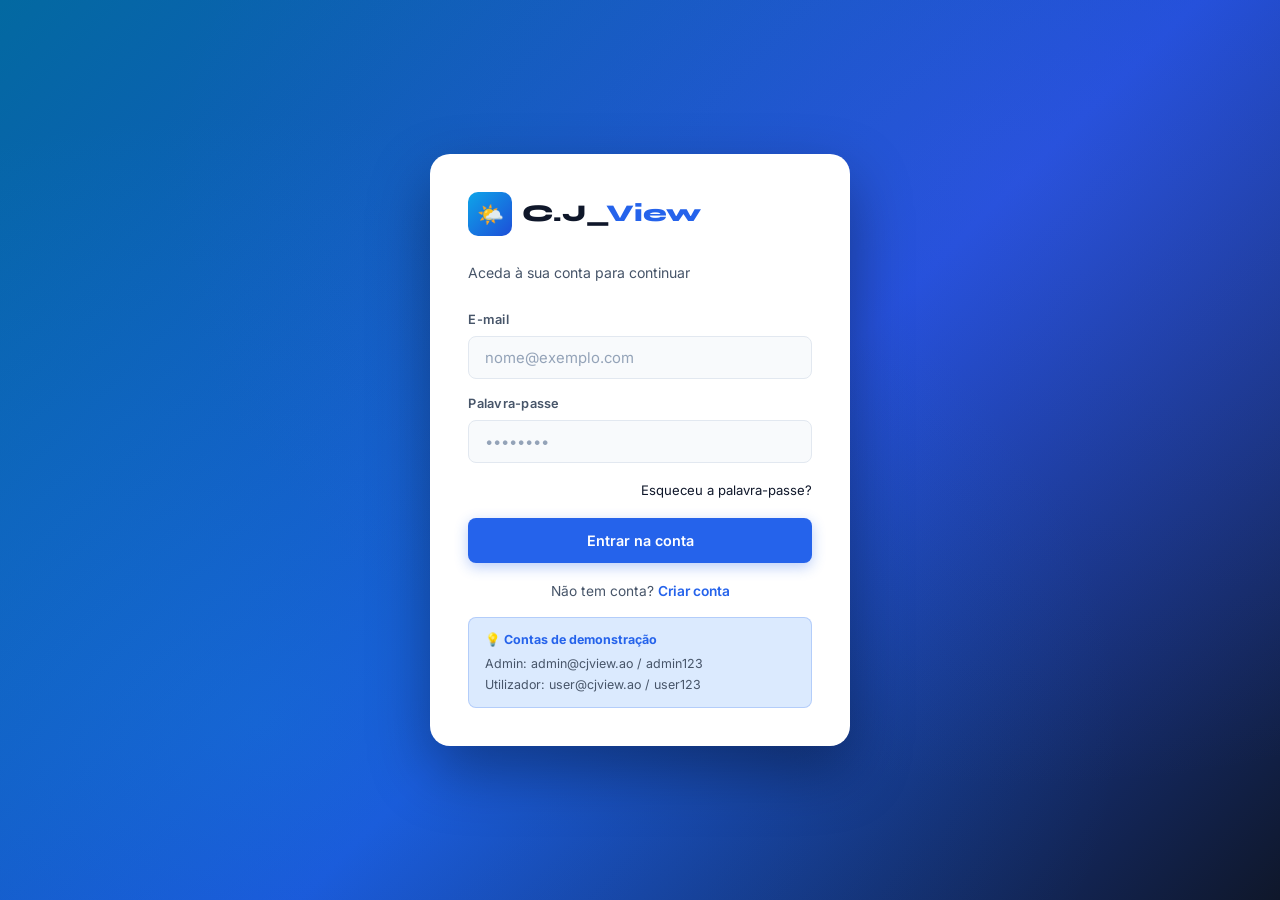
==== commit 09ef2841: "Atualizacao final" ====
--- a/files/index.html
+++ b/files/index.html
@@ -3,11 +3,11 @@
 <head>
 <meta charset="UTF-8"/>
 <meta name="viewport" content="width=device-width, initial-scale=1.0"/>
-<title>SkyView — Sistema de Previsão do Tempo</title>
+<title>C.J_View — Sistema de Previsão do Tempo</title>
 <link href="https://fonts.googleapis.com/css2?family=Syne:wght@400;600;700;800&family=Inter:wght@300;400;500;600&display=swap" rel="stylesheet"/>
 <style>
 /*
- * SkyView — Sistema de Previsão do Tempo
+ * C.J_View — Sistema de Previsão do Tempo
  * Projecto #03 — IPIL 2025/2026
  * Autor: Judson Paiva | judson.paiva@hotmail.com
  * Stack: Angular (frontend) + PHP (backend) + MySQL (BD)
@@ -314,7 +314,7 @@
 <!-- ════════════ ECRÃ LOGIN ════════════ -->
 <div id="S-login" class="screen auth-bg">
   <div class="auth-card">
-    <div class="auth-logo"><div class="ico">🌤️</div><div class="nm">Sky<span>View</span></div></div>
+    <div class="auth-logo"><div class="ico">🌤️</div><div class="nm">C.J_<span>View</span></div></div>
     <p class="auth-sub" id="t-lsub">Aceda à sua conta para continuar</p>
     <div class="ia ia-err" id="e-lerr"></div>
     <div class="fg"><label class="fl">E-mail</label>
@@ -328,14 +328,14 @@
     <p class="auth-sw"><span id="t-lnew">Não tem conta?</span>
       <a onclick="goS('S-register')" id="t-lreg">Criar conta</a></p>
     <div class="demo"><strong>💡 Contas de demonstração</strong>
-      Admin: admin@skyview.ao / admin123<br>Utilizador: user@skyview.ao / user123</div>
+      Admin: admin@cjview.ao / admin123<br>Utilizador: user@cjview.ao / user123</div>
   </div>
 </div>
 
 <!-- ════════════ ECRÃ REGISTO ════════════ -->
 <div id="S-register" class="screen auth-bg">
   <div class="auth-card">
-    <div class="auth-logo"><div class="ico">🌤️</div><div class="nm">Sky<span>View</span></div></div>
+    <div class="auth-logo"><div class="ico">🌤️</div><div class="nm">C.J_<span>View</span></div></div>
     <p class="auth-sub" id="t-rsub">Crie a sua conta gratuitamente</p>
     <div class="ia ia-err" id="e-rerr"></div>
     <div class="frow">
@@ -360,7 +360,7 @@
 <!-- ════════════ ECRÃ RECUPERAR ════════════ -->
 <div id="S-recover" class="screen auth-bg">
   <div class="auth-card">
-    <div class="auth-logo"><div class="ico">🔑</div><div class="nm">Sky<span>View</span></div></div>
+    <div class="auth-logo"><div class="ico">🔑</div><div class="nm">C.J_<span>View</span></div></div>
     <p class="auth-sub" id="t-recsub">Recuperação de palavra-passe</p>
     <div class="ia ia-info show" id="e-recinfo">Introduza o seu e-mail e receberá instruções para redefinir a palavra-passe.</div>
     <div class="ia ia-err" id="e-recerr"></div>
@@ -376,7 +376,7 @@
 <!-- ════════════ APP ════════════ -->
 <div id="app">
   <nav class="navbar">
-    <div class="n-brand"><div class="bi">🌤️</div>Sky<span class="dot">View</span></div>
+    <div class="n-brand"><div class="bi">🌤️</div>C.J_<span class="dot">View</span></div>
     <div class="n-tabs">
       <button class="n-tab on" onclick="goP('dashboard',this)">Dashboard</button>
       <button class="n-tab" id="nt-fc" onclick="goP('forecast',this)">Previsão</button>
@@ -613,7 +613,7 @@
 
 <script>
 /*
- * SkyView — Application Core
+ * C.J_View — Application Core
  * ─────────────────────────────────────────────────────────
  * DB Service      → localStorage (simula MySQL/PHP backend)
  * Auth Service    → /api/auth/{login,register,recover}.php
@@ -651,9 +651,9 @@
 
 // SEED — dados iniciais
 (function seedDB() {
-  if (DB.find('users', u => u.email === 'admin@skyview.ao')) return;
-  DB.insert('users', {id:1, fn:'Admin', ln:'Sistema', email:'admin@skyview.ao', pw:'admin123', role:'admin', created_at:'2025-01-01'});
-  DB.insert('users', {id:2, fn:'Judson', ln:'Paiva',   email:'user@skyview.ao',  pw:'user123',  role:'user',  created_at:'2025-01-15'});
+  if (DB.find('users', u => u.email === 'admin@cjview.ao')) return;
+  DB.insert('users', {id:1, fn:'Admin', ln:'Sistema', email:'admin@cjview.ao', pw:'admin123', role:'admin', created_at:'2025-01-01'});
+  DB.insert('users', {id:2, fn:'Judson', ln:'Paiva',   email:'user@cjview.ao',  pw:'user123',  role:'user',  created_at:'2025-01-15'});
   const cities = [
     {id:101,name:'Luanda',    country:'Angola',        temp:28,feels:31,hum:72,wind:18,press:1012,vis:10,icon:'⛅',cond:'Parcialmente nublado',condEn:'Partly cloudy'},
     {id:102,name:'Lisboa',    country:'Portugal',      temp:19,feels:18,hum:55,wind:12,press:1018,vis:20,icon:'☀️',cond:'Ensolarado',         condEn:'Sunny'},
@@ -690,6 +690,8 @@
     'err.pwm':'As palavras-passe não coincidem.',
     'err.pws':'A palavra-passe deve ter pelo menos 6 caracteres.',
     'err.email':'Este e-mail já está registado.',
+    'err.emailfmt':'Por favor, introduza um endereço de e-mail válido (ex: nome@gmail.com).',
+    'err.gmailfmt':'O endereço Gmail deve estar no formato correcto: nome@gmail.com.',
     'err.emailnf':'E-mail não encontrado no sistema.',
     'err.city':'Por favor, introduza o nome da cidade.',
     'err.thresh':'Por favor, defina um limiar para o alerta.',
@@ -719,6 +721,8 @@
     'err.pwm':'Passwords do not match.',
     'err.pws':'Password must be at least 6 characters.',
     'err.email':'This email is already registered.',
+    'err.emailfmt':'Please enter a valid email address (e.g. name@gmail.com).',
+    'err.gmailfmt':'Gmail addresses must follow the correct format: name@gmail.com.',
     'err.emailnf':'Email not found in the system.',
     'err.city':'Please enter the city name.',
     'err.thresh':'Please set a threshold for the alert.',
@@ -861,9 +865,20 @@
   const pw = (document.getElementById('l-pw').value||'').trim();
   hide('e-lerr');
   if (!em || !pw) { show('e-lerr','err', __('err.fill')); return; }
+  if (!isValidEmail(em)) { show('e-lerr','err', __('err.emailfmt')); return; }
   const u = DB.find('users', u => u.email.toLowerCase()===em && u.pw===pw);
   if (!u) { show('e-lerr','err', __('err.cred')); return; }
   loginSuccess(u);
+}
+
+function isValidEmail(em) {
+  // Validates proper email format: must have local part, @, and domain with TLD
+  return /^[^\s@]+@[^\s@]+\.[^\s@]{2,}$/.test(em);
+}
+
+function isGmailAddress(em) {
+  // Returns true if the user typed something with "gmail" but without the correct @gmail.com format
+  return em.includes('gmail') && !em.endsWith('@gmail.com');
 }
 
 function doRegister() {
@@ -874,8 +889,10 @@
   const pw2 = (document.getElementById('r-pw2').value||'').trim();
   hide('e-rerr');
   if (!fn||!ln||!em||!pw||!pw2) { show('e-rerr','err', __('err.fill')); return; }
-  if (pw !== pw2)    { show('e-rerr','err', __('err.pwm'));   return; }
-  if (pw.length < 6) { show('e-rerr','err', __('err.pws'));   return; }
+  if (!isValidEmail(em))         { show('e-rerr','err', __('err.emailfmt')); return; }
+  if (isGmailAddress(em))        { show('e-rerr','err', __('err.gmailfmt')); return; }
+  if (pw !== pw2)                { show('e-rerr','err', __('err.pwm'));   return; }
+  if (pw.length < 6)             { show('e-rerr','err', __('err.pws'));   return; }
   if (DB.find('users', u => u.email.toLowerCase()===em)) { show('e-rerr','err', __('err.email')); return; }
   const u = DB.insert('users', {fn, ln, email:em, pw, role:'user'});
   loginSuccess(u);
@@ -885,6 +902,7 @@
   const em = (document.getElementById('rec-em').value||'').trim().toLowerCase();
   hide('e-recerr'); hide('e-recok');
   if (!em) { show('e-recerr','err', __('err.fill')); return; }
+  if (!isValidEmail(em)) { show('e-recerr','err', __('err.emailfmt')); return; }
   if (!DB.find('users', u => u.email.toLowerCase()===em)) { show('e-recerr','err', __('err.emailnf')); return; }
   show('e-recok','ok', __('rec.ok'));
 }
@@ -1072,6 +1090,10 @@
   const em = (document.getElementById('p-em').value||'').trim().toLowerCase();
   hide('e-palert');
   if (!fn||!ln||!em) { show('e-palert','err',__('err.fill')); return; }
+  if (!isValidEmail(em)) { show('e-palert','err',__('err.emailfmt')); return; }
+  if (isGmailAddress(em)) { show('e-palert','err',__('err.gmailfmt')); return; }
+  const existing = DB.find('users', u => u.email.toLowerCase()===em && u.id!==CU.id);
+  if (existing) { show('e-palert','err',__('err.email')); return; }
   DB.update('users', CU.id, {fn,ln,email:em});
   CU = {...CU, fn, ln, email:em};
   try { sessionStorage.setItem('sv3_cu',JSON.stringify(CU)); } catch(e) {}
@@ -1114,7 +1136,7 @@
   const hd = ['Cidade','País','Temp (°C)','Sensação (°C)','Humidade (%)','Vento (km/h)','Pressão (hPa)','Visibilidade (km)','Condição'];
   const rows = cities.map(c => [c.name,c.country,c.temp,c.feels,c.hum,c.wind,c.press,c.vis, lang==='en'?(c.condEn||c.cond):c.cond]);
   const csv = [hd,...rows].map(r => r.map(v => `"${String(v||'').replace(/"/g,'""')}"`).join(',')).join('\n');
-  dlBlob(new Blob(['\uFEFF'+csv],{type:'text/csv;charset=utf-8'}), `skyview_${today()}.csv`);
+  dlBlob(new Blob(['\uFEFF'+csv],{type:'text/csv;charset=utf-8'}), `cjview_${today()}.csv`);
 }
 
 function exportPDF() {
@@ -1132,11 +1154,11 @@
   tr:nth-child(even)td{background:#f8fafc}
   .footer{margin-top:22px;font-size:10px;color:#94a3b8;text-align:center;border-top:1px solid #e2e8f0;padding-top:10px}
   </style></head><body>
-  <h1>🌤️ SkyView — Relatório de Previsão do Tempo</h1>
+  <h1>🌤️ C.J_View — Relatório de Previsão do Tempo</h1>
   <div class="meta">Data: ${dt} &nbsp;|&nbsp; Utilizador: ${esc(CU.fn)} ${esc(CU.ln)} &nbsp;|&nbsp; IPIL Projecto #03 — 2025/2026</div>
   <table><thead><tr><th>Cidade</th><th>País</th><th>Condição</th><th>Temp.</th><th>Humidade</th><th>Vento</th><th>Pressão</th></tr></thead>
   <tbody>${rows}</tbody></table>
-  <div class="footer">SkyView &mdash; Judson Paiva | judson.paiva@hotmail.com &nbsp;|&nbsp; Instituto Politécnico Industrial de Luanda (IPIL)</div>
+  <div class="footer">C.J_View &mdash; Judson Paiva | judson.paiva@hotmail.com &nbsp;|&nbsp; Instituto Politécnico Industrial de Luanda (IPIL)</div>
   <script>window.onload=()=>setTimeout(window.print,500)<\/script>
   </body></html>`;
   const url = URL.createObjectURL(new Blob([html],{type:'text/html;charset=utf-8'}));
